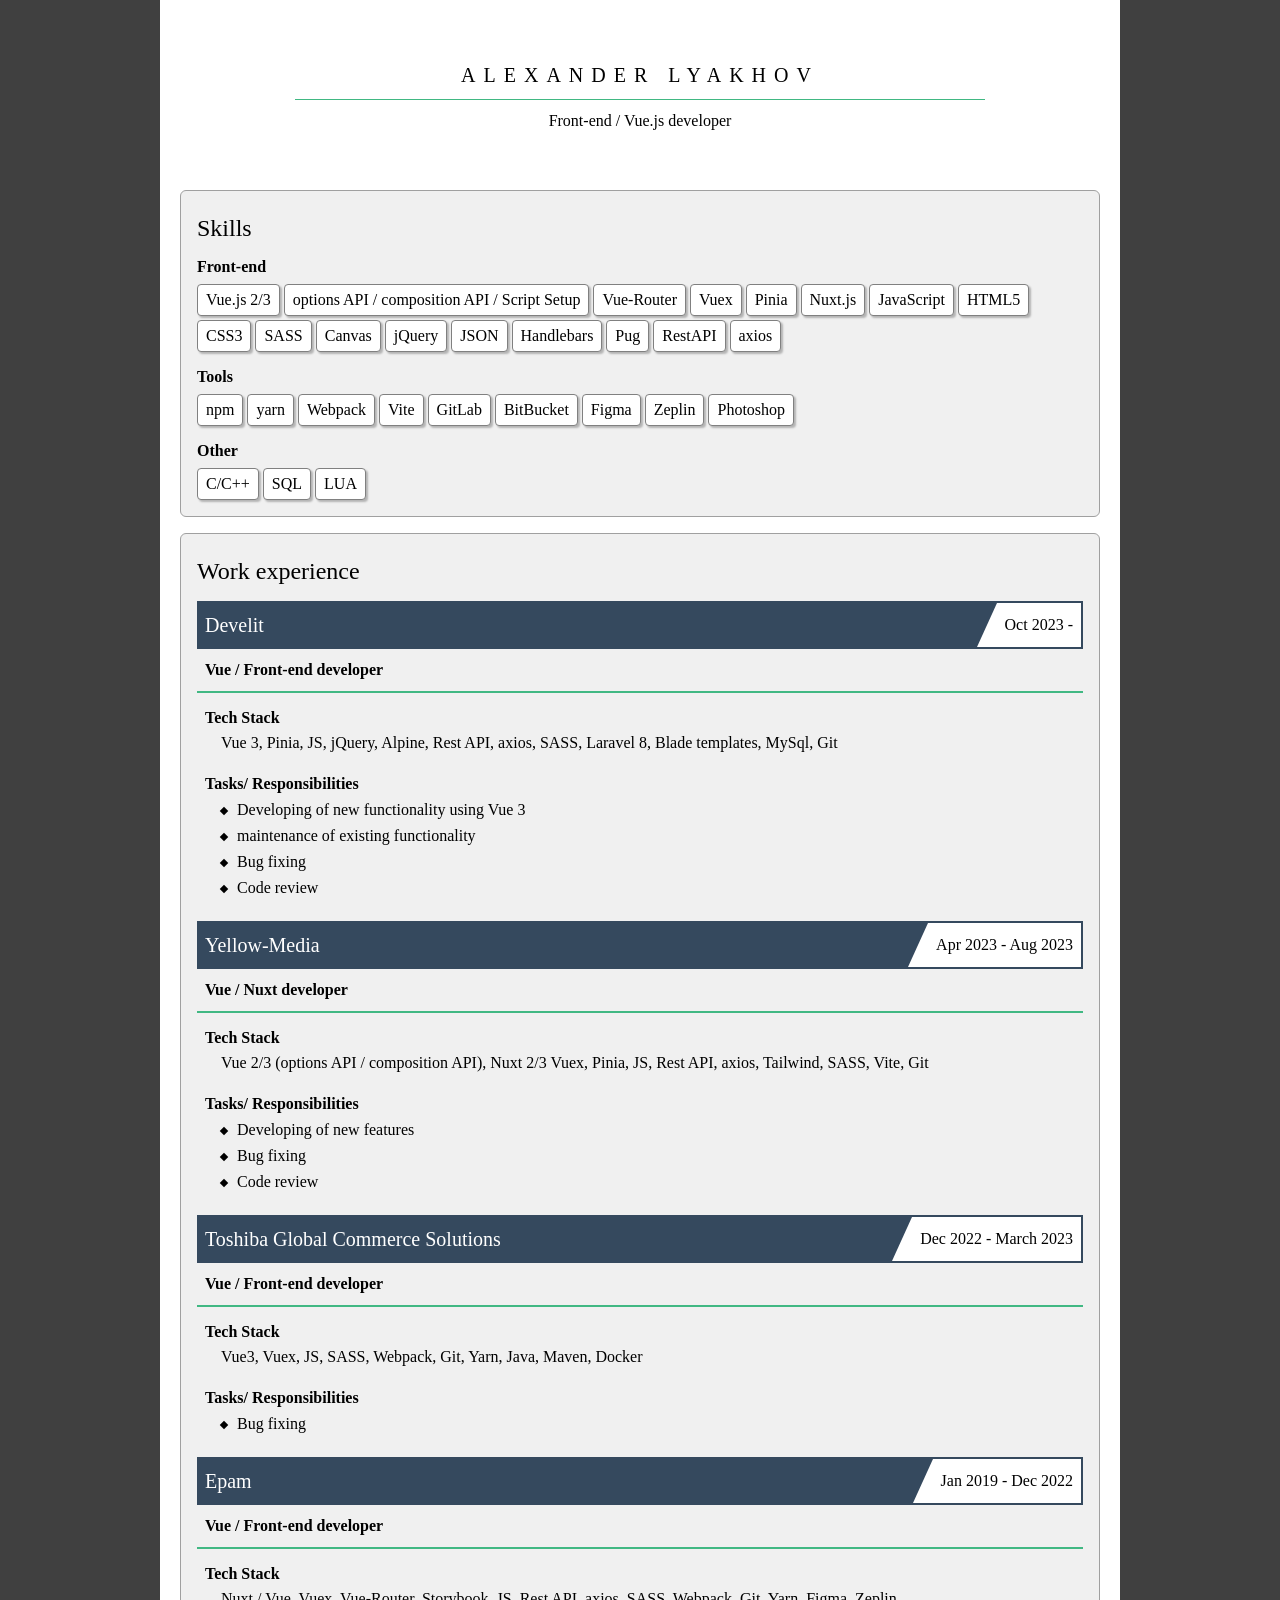
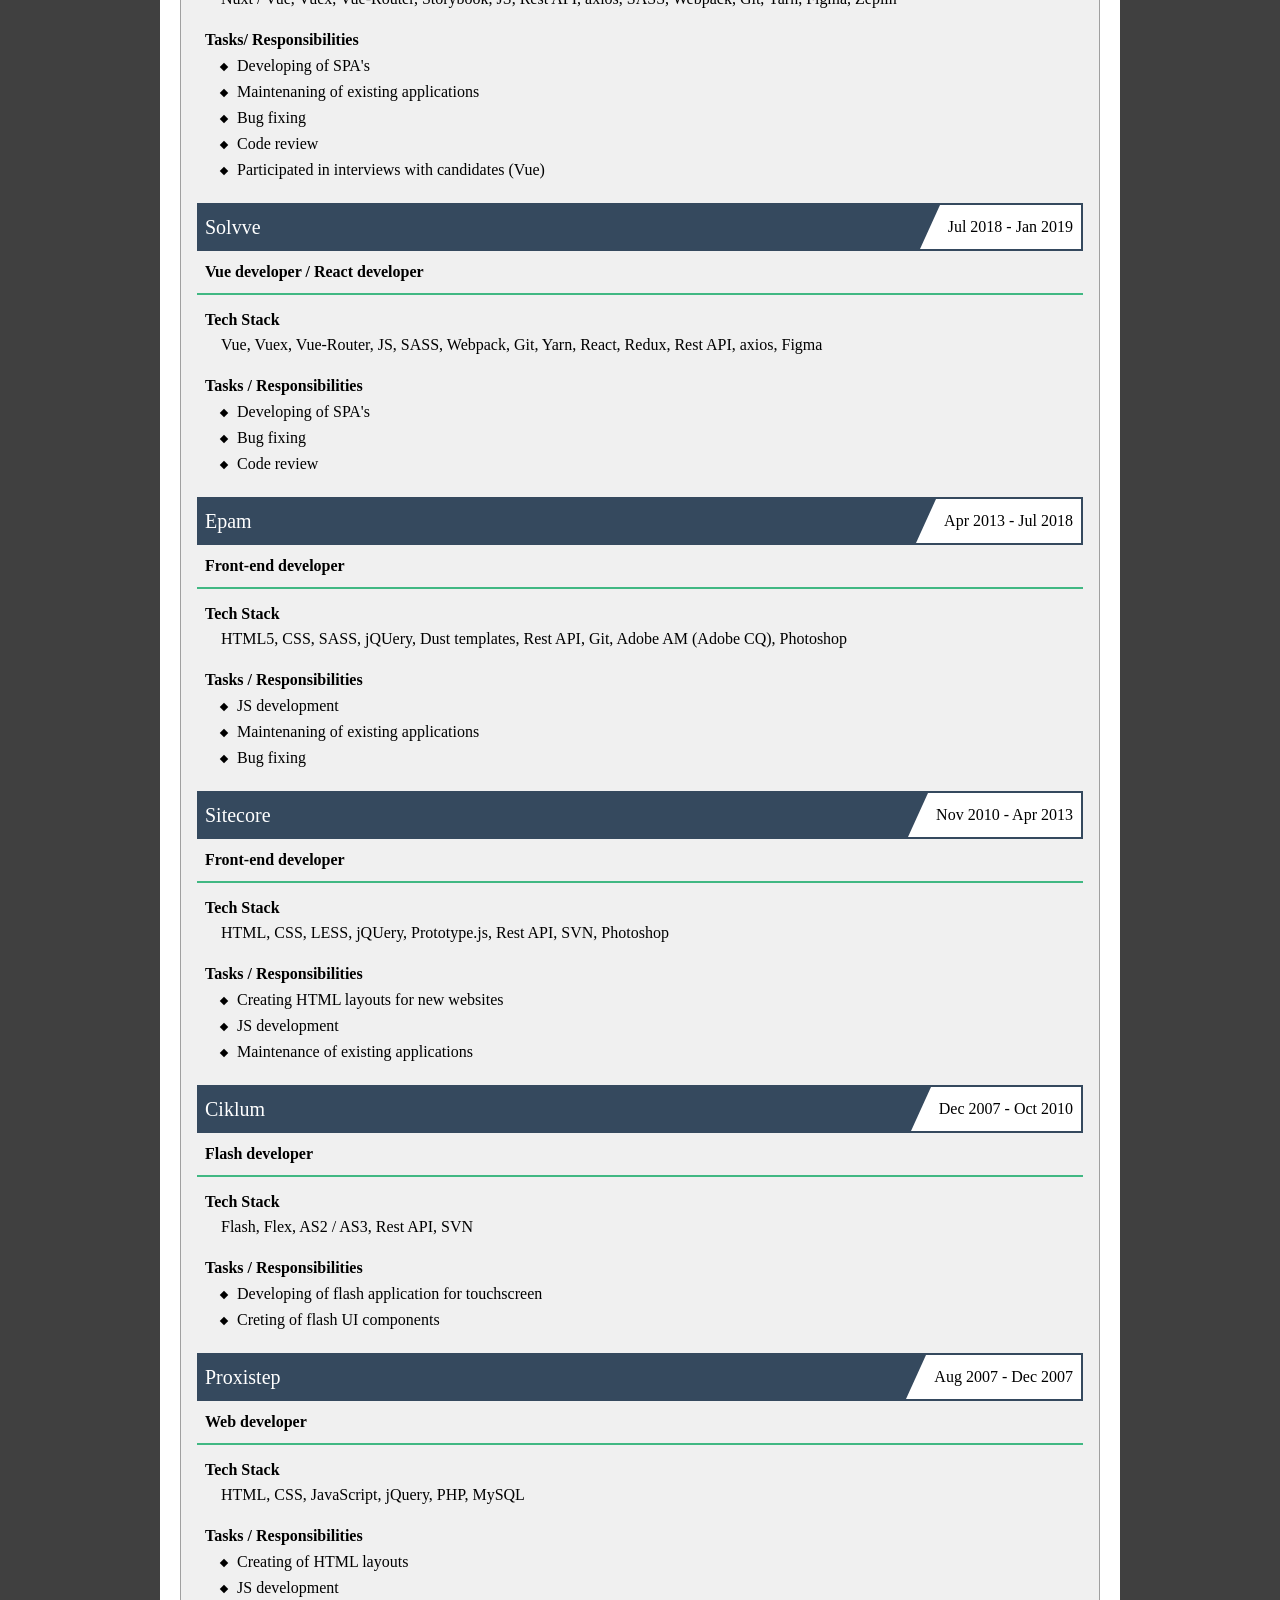
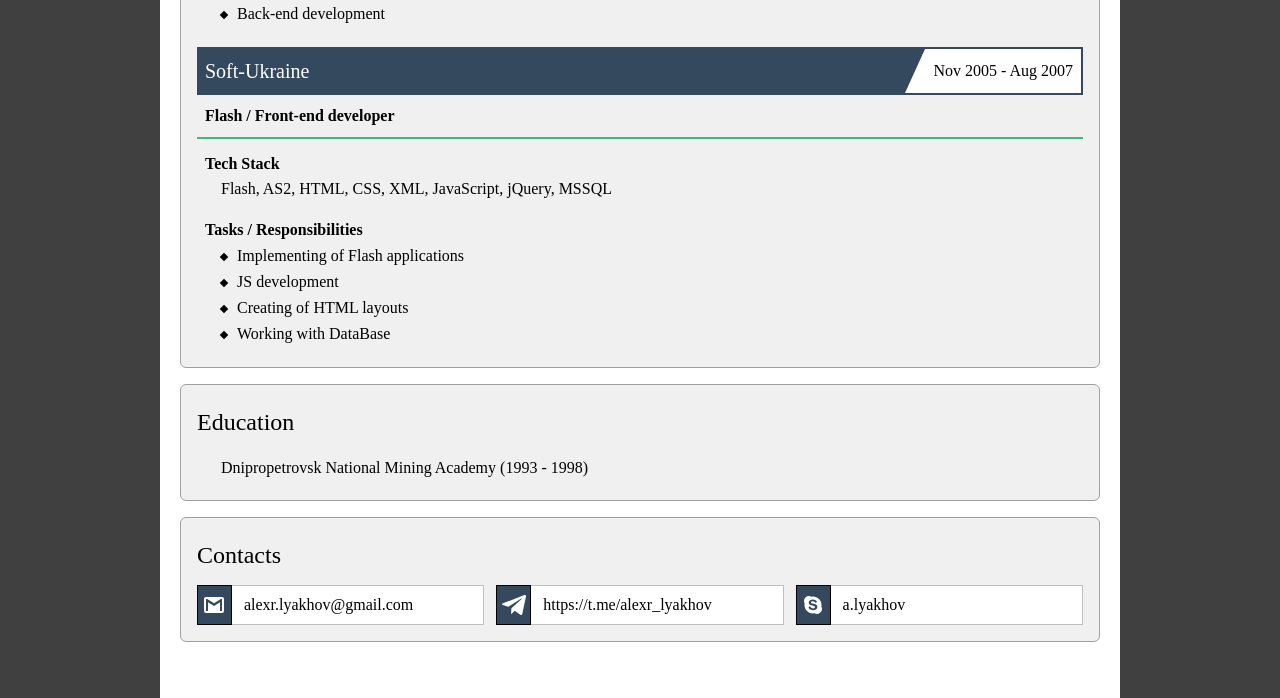
==== index.html @ bd524ad8 "..." ====
﻿<!DOCTYPE html>
<html lang="en">
<head>
  <meta charset="UTF-8">
  <meta name="viewport" content="width=device-width, initial-scale=1.0">
  <title>Alexander Lyakhov</title>
  <link rel="stylesheet" type="text/css" href="css/reset.css" />
  <link rel="stylesheet" type="text/css" href="css/index.css" />
</head>
<body>
  <main>
    <header>
      <div class="title">
        Alexander Lyakhov
      </div>
      <div class="subtitle">Front-end / Vue.js developer</div>
    </header>
    <section class="skills">
      <h2>Skills</h2>

      <h3>Front-end</h3>
      <ul class="chips">
        <li>Vue.js 2/3</li>
        <li>options API / composition API / Script Setup</li>
        <li>Vue-Router</li>
        <li>Vuex</li>
        <li>Pinia</li>
        <li>Nuxt.js</li>
        <li>JavaScript</li>
        <li>HTML5</li>
        <li>CSS3</li>
        <li>SASS</li>
        <li>Canvas</li>
        <li>jQuery</li>
        <li>JSON</li>
        <li>Handlebars</li>
        <li>Pug</li>
        <li>RestAPI</li>
        <li>axios</li>
      </ul>

      <h3>Tools</h3>
      <ul class="chips">
        <li>npm</li><li>yarn</li><li>Webpack</li><li>Vite</li><li>GitLab</li><li>BitBucket</li><li>Figma</li><li>Zeplin</li><li>Photoshop</li>
      </ul>

      <h3>Other</h3>
      <ul class="chips">
        <li>C/C++</li><li>SQL</li><li>LUA</li>
      </ul>
    </section>

    <section class="experience">
      <h2>Work experience</h2>

      <div class="job develit">
        <div class="job-title">
          Develit
          <span class="interval">Oct 2023 - </span>
        </div>

        <div class="job-subtitle">
          Vue / Front-end developer
        </div>

        <!--
        <h3>Role</h3>
        <p>FE engineer</p>
        -->

        <h3>Tech Stack</h3>
        <p>Vue 3, Pinia, JS, jQuery, Alpine, Rest API, axios, SASS, Laravel 8, Blade templates, MySql, Git</p>

        <h3>Tasks/ Responsibilities</h3>
        <ul>
          <li>Developing of new functionality using Vue 3</li>
          <li>maintenance of existing functionality</li>
          <li>Bug fixing</li>
          <li>Code review</li>
        </ul>
      </div>

      <div class="job ym">
        <div class="job-title">
          Yellow-Media
          <span class="interval">Apr 2023 - Aug 2023</span>
        </div>

        <div class="job-subtitle">
          Vue / Nuxt developer
        </div>

        <!--
        <h3>Role</h3>
        <p>Vue / Nuxt developer</p>
        -->

        <h3>Tech Stack</h3>
        <p>Vue 2/3 (options API / composition API), Nuxt 2/3 Vuex, Pinia, JS, Rest API, axios, Tailwind, SASS, Vite, Git</p>

        <h3>Tasks/ Responsibilities</h3>
        <ul>
          <li>Developing of new features</li>
          <li>Bug fixing</li>
          <li>Code review</li>
        </ul>
      </div>

      <div class="job toshiba">
        <div class="job-title">
          Toshiba Global Commerce Solutions
          <span class="interval">Dec 2022 - March 2023</span>
        </div>

        <div class="job-subtitle">
          Vue / Front-end developer
        </div>

        <!--
        <h3>Role</h3>
        <p>FE engineer</p>
        -->
        
        <h3>Tech Stack</h3>
        <p>Vue3, Vuex, JS, SASS, Webpack, Git, Yarn, Java, Maven, Docker</p>

        <h3>Tasks/ Responsibilities</h3>
        <ul>
          <li>Bug fixing</li>
        </ul>
      </div>

      <div class="job epam-2">
        <div class="job-title">
          Epam
          <span class="interval">Jan 2019 - Dec 2022</span>
        </div>

        <div class="job-subtitle">
          Vue / Front-end developer
        </div>

        <!--
        <h3>Role</h3>
        <p>Vue developer</p>
        -->

        <h3>Tech Stack</h3>
        <p>Nuxt / Vue, Vuex, Vue-Router, Storybook, JS, Rest API, axios, SASS, Webpack, Git, Yarn, Figma, Zeplin</p>

        <h3>Tasks/ Responsibilities</h3>
        <ul>
          <li>Developing of SPA's</li>
          <li>Maintenaning of existing applications</li>
          <li>Bug fixing</li>
          <li>Code review</li>
          <li>Participated in interviews with candidates (Vue)</li>
        </ul>
      </div>

      <div class="job solvve">
        <div class="job-title">
          Solvve
          <span class="interval">Jul 2018 - Jan 2019</span>
        </div>

        <div class="job-subtitle">
          Vue developer / React developer
        </div>

        <!--
        <h3>Role</h3>
        <p>Vue developer / React developer</p>
        -->

        <h3>Tech Stack</h3>
        <p>Vue, Vuex, Vue-Router, JS, SASS, Webpack, Git, Yarn, React, Redux, Rest API, axios, Figma</p>

        <h3>Tasks / Responsibilities</h3>
        <ul>
          <li>Developing of SPA's </li>
          <li>Bug fixing</li>
          <li>Code review</li>
        </ul>
      </div>

      <div class="job epam-1">
        <div class="job-title">
          Epam
          <span class="interval">Apr 2013 - Jul 2018</span>
        </div>

        <div class="job-subtitle">
          Front-end developer
        </div>
        <!--
        <h3>Role</h3>
        <p>JS developer</p>
        -->
        <h3>Tech Stack</h3>
        <p>HTML5, CSS, SASS, jQUery, Dust templates, Rest API, Git, Adobe AM (Adobe CQ), Photoshop</p>

        <h3>Tasks / Responsibilities</h3>
        <ul>
          <li>JS development</li>
          <li>Maintenaning of existing applications</li>
          <li>Bug fixing</li>
        </ul>
      </div>

      <div class="job sitecore">
        <div class="job-title">
          Sitecore
          <span class="interval">Nov 2010 - Apr 2013</span>
        </div>

        <div class="job-subtitle">
          Front-end developer
        </div>

        <!--
        <h3>Role</h3>
        <p>Front-end developer</p>
        -->

        <h3>Tech Stack</h3>
        <p>HTML, CSS, LESS, jQUery, Prototype.js, Rest API, SVN, Photoshop</p>

        <h3>Tasks / Responsibilities</h3>
        <ul>
          <li>Creating HTML layouts for new websites</li>
          <li>JS development</li>
          <li>Maintenance of existing applications</li>
        </ul>
      </div>

      <div class="job ciklum">
        <div class="job-title">
          Ciklum
          <span class="interval">Dec 2007 - Oct 2010</span>
        </div>

        <div class="job-subtitle">
          Flash developer
        </div>

        <h3>Tech Stack</h3>
        <p>Flash, Flex, AS2 / AS3, Rest API, SVN</p>

        <h3>Tasks / Responsibilities</h3>
        <ul>
          <li>Developing of flash application for touchscreen</li>
          <li>Creting of flash UI components</li>
        </ul>
      </div>

      <div class="job proxistep">
        <div class="job-title">
          Proxistep
          <span class="interval">Aug 2007 - Dec 2007</span>
        </div>

        <div class="job-subtitle">
          Web developer
        </div>

        <!--
        <h3>Role</h3>
        <p>Front-end / Back-end developer</p>
        -->

        <h3>Tech Stack</h3>
        <p>HTML, CSS, JavaScript, jQuery, PHP, MySQL</p>

        <h3>Tasks / Responsibilities</h3>
        <ul>
          <li>Creating of HTML layouts</li>
          <li>JS development</li>
          <li>Back-end development</li>
        </ul>
      </div>

      <div class="job soft-ukraine">
        <div class="job-title">
          Soft-Ukraine
          <span class="interval">Nov 2005 - Aug 2007</span>
        </div>

        <div class="job-subtitle">
          Flash / Front-end developer
        </div>

        <!--
        <h3>Role</h3>
        <p>Flash / Front-end developer</p>
        -->

        <h3>Tech Stack</h3>
        <p>Flash, AS2, HTML, CSS, XML, JavaScript, jQuery, MSSQL</p>

        <h3>Tasks / Responsibilities</h3>
        <ul>
          <li>Implementing of Flash applications</li>
          <li>JS development</li>
          <li>Creating of HTML layouts</li>
          <li>Working with DataBase</li>
        </ul>
      </div>
    </section>

    <section class="education">
      <h2>Education</h2>
      <p>Dnipropetrovsk National Mining Academy (1993 - 1998)</p>
    </section>

    <section class="contacts">
      <h2>Contacts</h2>
      <div>
        <div class="item">
          <div class="item-icon">
            <svg style="width:24px;height:24px" viewBox="0 0 24 24">
              <path fill="#000000" d="M20,18H18V9.25L12,13L6,9.25V18H4V6H5.2L12,10.25L18.8,6H20M20,4H4C2.89,4 2,4.89 2,6V18A2,2 0 0,0 4,20H20A2,2 0 0,0 22,18V6C22,4.89 21.1,4 20,4Z"></path>
            </svg>
          </div>
          <a href="mailto:alexr.lyakhov@gmail.com" target="_blank">alexr.lyakhov@gmail.com</a>
        </div>

        <div class="item">
          <div class="item-icon">
            <svg style="width:24px;height:24px" viewBox="0 0 24 24">
              <path d="m9.417 15.181-.397 5.584c.568 0 .814-.244 1.109-.537l2.663-2.545 5.518 4.041c1.012.564 1.725.267 1.998-.931l3.622-16.972.001-.001c.321-1.496-.541-2.081-1.527-1.714l-21.29 8.151c-1.453.564-1.431 1.374-.247 1.741l5.443 1.693 12.643-7.911c.595-.394 1.136-.176.691.218z"/>
            </svg>
          </div>
          <a href="https://t.me/alexr_lyakhov" target="_blank">https://t.me/alexr_lyakhov</a>
        </div>

        <div class="item">
          <div class="item-icon">
            <svg style="width:24px;height:24px" viewBox="0 0 24 24">
              <path fill="#000000" d="M18,6C20.07,8.04 20.85,10.89 20.36,13.55C20.77,14.27 21,15.11 21,16A5,5 0 0,1 16,21C15.11,21 14.27,20.77 13.55,20.36C10.89,20.85 8.04,20.07 6,18C3.93,15.96 3.15,13.11 3.64,10.45C3.23,9.73 3,8.89 3,8A5,5 0 0,1 8,3C8.89,3 9.73,3.23 10.45,3.64C13.11,3.15 15.96,3.93 18,6M12.04,17.16C14.91,17.16 16.34,15.78 16.34,13.92C16.34,12.73 15.78,11.46 13.61,10.97L11.62,10.53C10.86,10.36 10,10.13 10,9.42C10,8.7 10.6,8.2 11.7,8.2C13.93,8.2 13.72,9.73 14.83,9.73C15.41,9.73 15.91,9.39 15.91,8.8C15.91,7.43 13.72,6.4 11.86,6.4C9.85,6.4 7.7,7.26 7.7,9.54C7.7,10.64 8.09,11.81 10.25,12.35L12.94,13.03C13.75,13.23 13.95,13.68 13.95,14.1C13.95,14.78 13.27,15.45 12.04,15.45C9.63,15.45 9.96,13.6 8.67,13.6C8.09,13.6 7.67,14 7.67,14.57C7.67,15.68 9,17.16 12.04,17.16Z"></path>
            </svg>
          </div>
          <span>a.lyakhov</span>
        </div>
      </div>
    </section>
  </main>
</body>
</html>
---- css/index.css ----
.gray-tone,section{background:#f0f0f0;border:1px solid #a0a0a0;padding:1rem}.blue-tone{background:#e1e7ee;border:2px solid #35495e;padding:1rem}.blank-tone{background:#fff;border:none}.interval-green{font:1rem verdana,"lucida console";font-weight:bold;color:#fff;background:#41b883;text-shadow:1px 1px 1px rgba(0,0,0,.5019607843)}.interval-green:before{border-left:10px solid rgba(0,0,0,0);border-right:10px solid #41b883;border-top:22px solid rgba(0,0,0,0);border-bottom:22px solid #41b883}.interval-white,section .job-title .interval{font:1rem verdana,"lucida console";color:#000;background:#fff}.interval-white:before,section .job-title .interval:before{border-left:10px solid rgba(0,0,0,0);border-right:10px solid #fff;border-top:22px solid rgba(0,0,0,0);border-bottom:22px solid #fff}*{box-sizing:border-box;margin:0;padding:0}html,body{font:16px verdana;color:#000;background:#404040}main{background:#fff;min-width:320px;max-width:960px;min-height:100vh;margin:auto;padding:1.25rem 1.25rem 2.5rem}header{text-align:center;width:75%;margin:auto;padding:2rem 0 2rem}header .title{font:1.25rem verdana;border-bottom:1px solid #41b883;padding:.75rem 0;letter-spacing:8px;text-transform:uppercase}header .subtitle{padding:.75rem 0}h2{font:1.5rem verdana}h2:not(first-child){margin:.5rem 0 1rem}h3{font-weight:bold;margin-top:1rem}p{line-height:1.5;padding:.25rem 1.5rem}a{color:inherit;text-decoration:none}.chips{display:flex;flex-wrap:wrap;align-items:flex-start;align-content:flex-start;padding-top:.25rem}.chips li{background:#fff;border:1px solid gray;border-radius:4px;box-shadow:2px 2px 2px rgba(0,0,0,.2509803922);display:block;margin:.25rem .25rem 0 0;padding:.375rem .5rem}section{border-radius:6px;margin:1rem 0;padding:1rem}section .job{box-sizing:content-box;width:100%;margin-top:1rem}section .job-title{font-size:1.25rem;color:#fff;background:#35495e;display:flex;justify-content:space-between;align-items:center;height:3rem;padding:2px 2px 2px .5rem}section .job-title .interval{display:flex;align-items:center;height:100%;padding:0 .5rem;position:relative}section .job-title .interval:before{content:"";display:block;position:absolute;left:-20px}section .job-subtitle{font-size:1rem;font-weight:bold;color:#000;border-bottom:2px solid #41b883;padding:.75rem .5rem}section .job h3{padding:0 .5rem}section .job ul{padding:.25rem 1.5rem}section .job ul li{padding:.25rem 1rem;position:relative}section .job ul li:before{content:"";display:block;background:#000;width:6px;height:6px;position:absolute;left:0;top:11px;transform:rotate(45deg)}section.contacts>div{display:grid;grid-template-columns:repeat(3, 1fr);grid-gap:.5rem .75rem}section.contacts .item{background:#fff;display:flex;align-items:center;height:40px}section.contacts .item-icon{background:#35495e;border:1px solid #000;display:flex;justify-content:center;align-items:center;width:40px;height:40px}section.contacts .item svg{display:block}section.contacts .item svg path{color:#fff;fill:#fff}section.contacts .item span,section.contacts .item a{border:1px solid silver;border-left:none;display:flex;align-items:center;width:100%;height:100%;padding:0 .75rem}@media screen and (max-width: 900px){html{font-size:.875rem}section.contacts>div{grid-template-columns:1fr}section .job-title .interval:before{border-left:10px solid rgba(0,0,0,0);border-right:10px solid #fff;border-top:18px solid rgba(0,0,0,0);border-bottom:18px solid #fff}}@media print{html,body{background:#fff;width:100%}main{width:100%}.ym,.solvve,.ciklum,.contacts{page-break-before:always}section.contacts>div{grid-template-columns:1fr}}
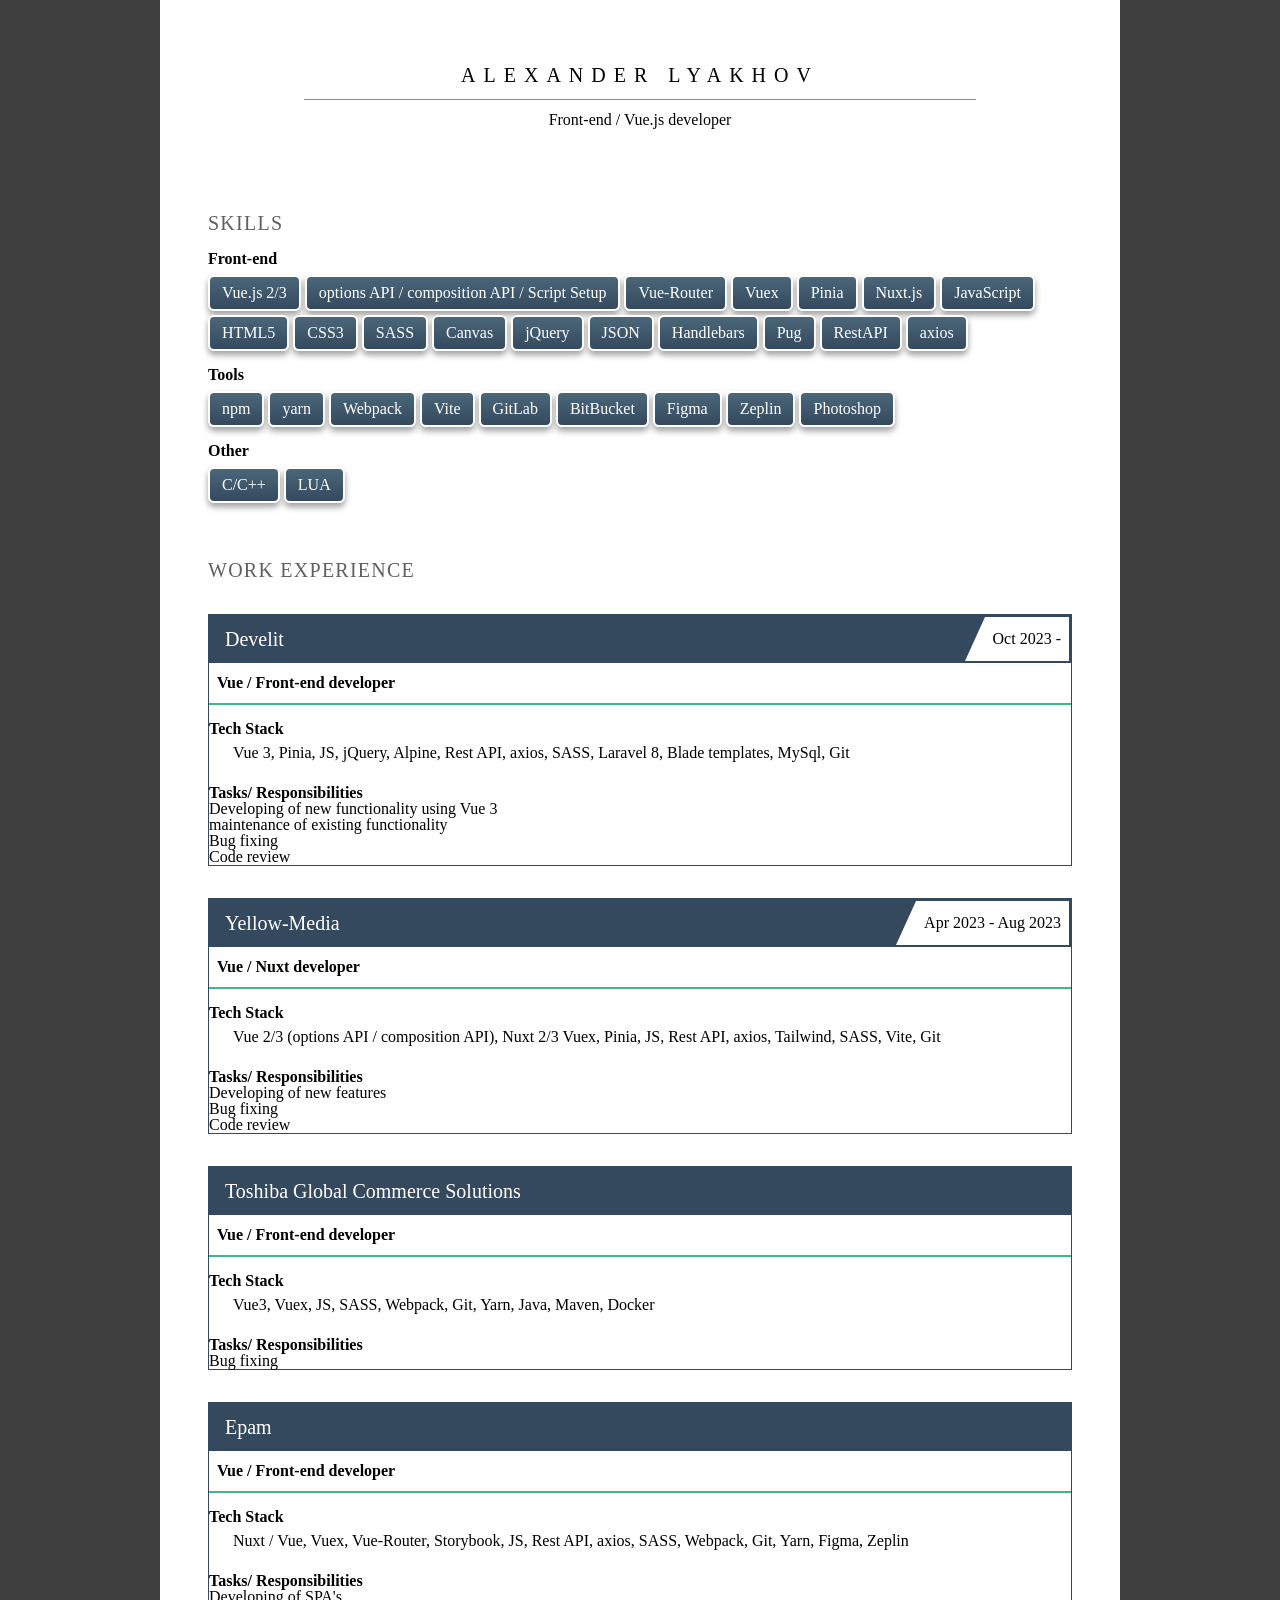
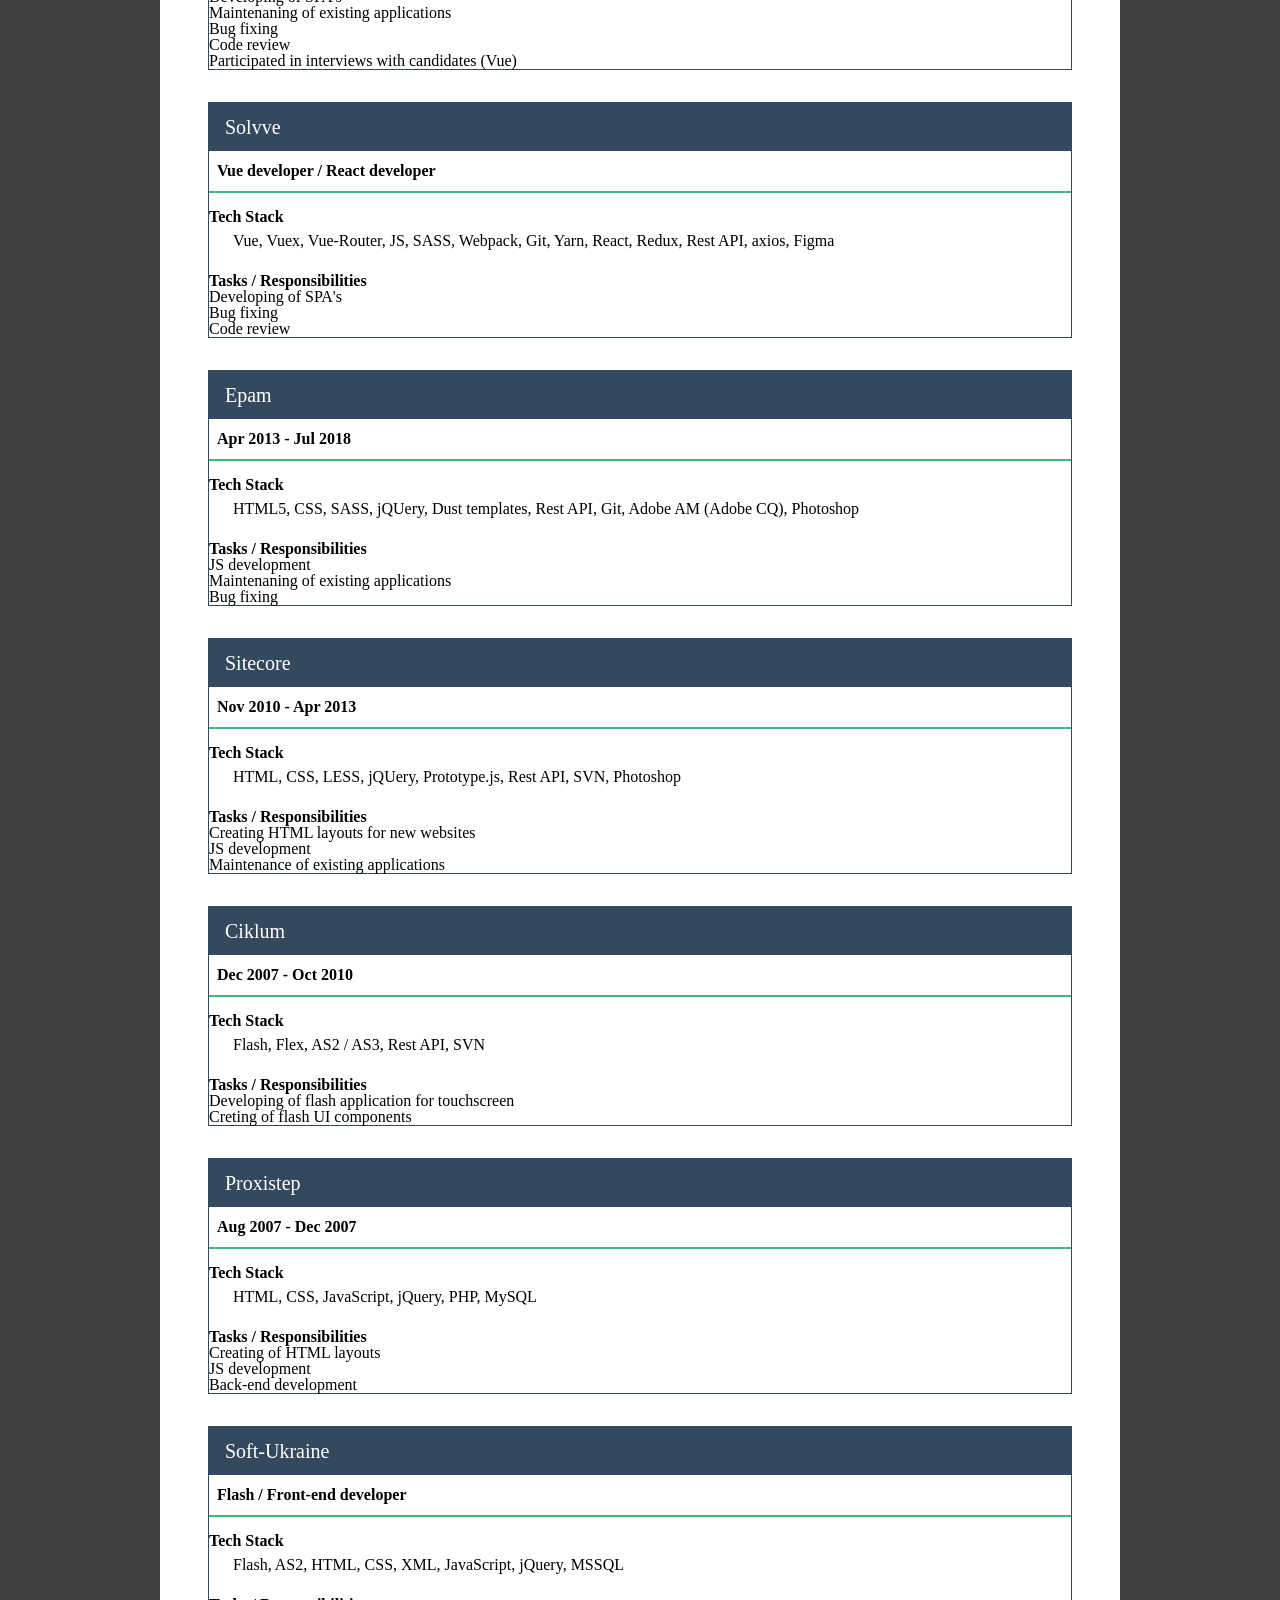
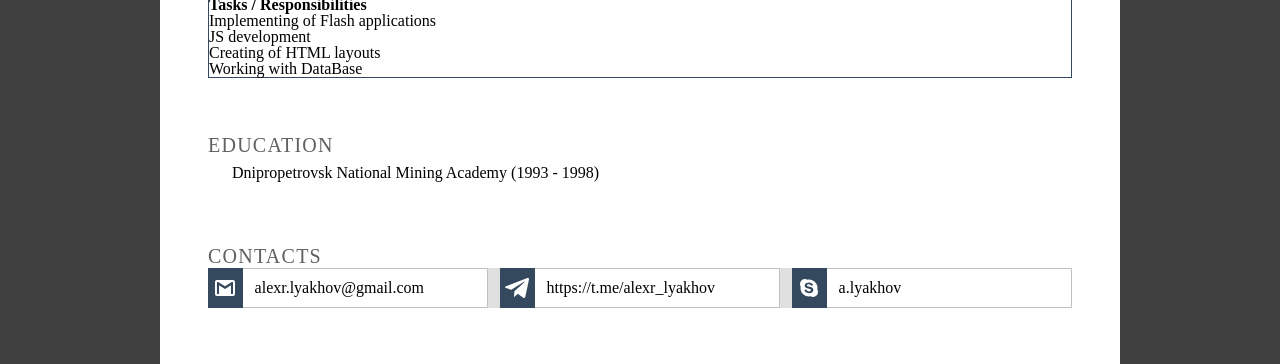
==== commit 260e69b5: "..." ====
--- a/index.html
+++ b/index.html
@@ -46,7 +46,7 @@
 
       <h3>Other</h3>
       <ul class="chips">
-        <li>C/C++</li><li>SQL</li><li>LUA</li>
+        <li>C/C++</li><li>LUA</li>
       </ul>
     </section>
 
@@ -98,18 +98,20 @@
         <h3>Tech Stack</h3>
         <p>Vue 2/3 (options API / composition API), Nuxt 2/3 Vuex, Pinia, JS, Rest API, axios, Tailwind, SASS, Vite, Git</p>
 
-        <h3>Tasks/ Responsibilities</h3>
-        <ul>
-          <li>Developing of new features</li>
-          <li>Bug fixing</li>
-          <li>Code review</li>
-        </ul>
-      </div>
-
+          <h3>Tasks/ Responsibilities</h3>
+          <ul>
+            <li>Developing of new features</li>
+            <li>Bug fixing</li>
+            <li>Code review</li>
+          </ul>
+        </div>
+      </div>
+
+      <!-- TOSHIBA -->
       <div class="job toshiba">
         <div class="job-title">
           Toshiba Global Commerce Solutions
-          <span class="interval">Dec 2022 - March 2023</span>
+          <!--<span class="interval">Dec 2022 - March 2023</span>-->
         </div>
 
         <div class="job-subtitle">
@@ -124,16 +126,18 @@
         <h3>Tech Stack</h3>
         <p>Vue3, Vuex, JS, SASS, Webpack, Git, Yarn, Java, Maven, Docker</p>
 
-        <h3>Tasks/ Responsibilities</h3>
-        <ul>
-          <li>Bug fixing</li>
-        </ul>
-      </div>
-
+          <h3>Tasks/ Responsibilities</h3>
+          <ul>
+            <li>Bug fixing</li>
+          </ul>
+        </div>
+      </div>
+
+      <!-- EPAM-2 -->
       <div class="job epam-2">
         <div class="job-title">
           Epam
-          <span class="interval">Jan 2019 - Dec 2022</span>
+          <!--<span class="interval">Jan 2019 - Dec 2022</span>-->
         </div>
 
         <div class="job-subtitle">
@@ -161,7 +165,7 @@
       <div class="job solvve">
         <div class="job-title">
           Solvve
-          <span class="interval">Jul 2018 - Jan 2019</span>
+          <!--<span class="interval">Jul 2018 - Jan 2019</span>-->
         </div>
 
         <div class="job-subtitle">
@@ -176,22 +180,24 @@
         <h3>Tech Stack</h3>
         <p>Vue, Vuex, Vue-Router, JS, SASS, Webpack, Git, Yarn, React, Redux, Rest API, axios, Figma</p>
 
-        <h3>Tasks / Responsibilities</h3>
-        <ul>
-          <li>Developing of SPA's </li>
-          <li>Bug fixing</li>
-          <li>Code review</li>
-        </ul>
-      </div>
-
+          <h3>Tasks / Responsibilities</h3>
+          <ul>
+            <li>Developing of SPA's </li>
+            <li>Bug fixing</li>
+            <li>Code review</li>
+          </ul>
+        </div>
+      </div>
+
+      <!-- EPAM-1 -->
       <div class="job epam-1">
         <div class="job-title">
           Epam
-          <span class="interval">Apr 2013 - Jul 2018</span>
-        </div>
-
-        <div class="job-subtitle">
-          Front-end developer
+          <!--<span class="interval">Apr 2013 - Jul 2018</span>-->
+        </div>
+
+        <div class="job-subtitle">
+          Apr 2013 - Jul 2018
         </div>
         <!--
         <h3>Role</h3>
@@ -200,22 +206,24 @@
         <h3>Tech Stack</h3>
         <p>HTML5, CSS, SASS, jQUery, Dust templates, Rest API, Git, Adobe AM (Adobe CQ), Photoshop</p>
 
-        <h3>Tasks / Responsibilities</h3>
-        <ul>
-          <li>JS development</li>
-          <li>Maintenaning of existing applications</li>
-          <li>Bug fixing</li>
-        </ul>
-      </div>
-
+          <h3>Tasks / Responsibilities</h3>
+          <ul>
+            <li>JS development</li>
+            <li>Maintenaning of existing applications</li>
+            <li>Bug fixing</li>
+          </ul>
+        </div>
+      </div>
+
+      <!-- Sitecore -->
       <div class="job sitecore">
         <div class="job-title">
           Sitecore
-          <span class="interval">Nov 2010 - Apr 2013</span>
-        </div>
-
-        <div class="job-subtitle">
-          Front-end developer
+          <!--<span class="interval">Nov 2010 - Apr 2013</span>-->
+        </div>
+
+        <div class="job-subtitle">
+          Nov 2010 - Apr 2013
         </div>
 
         <!--
@@ -226,42 +234,46 @@
         <h3>Tech Stack</h3>
         <p>HTML, CSS, LESS, jQUery, Prototype.js, Rest API, SVN, Photoshop</p>
 
-        <h3>Tasks / Responsibilities</h3>
-        <ul>
-          <li>Creating HTML layouts for new websites</li>
-          <li>JS development</li>
-          <li>Maintenance of existing applications</li>
-        </ul>
-      </div>
-
+          <h3>Tasks / Responsibilities</h3>
+          <ul>
+            <li>Creating HTML layouts for new websites</li>
+            <li>JS development</li>
+            <li>Maintenance of existing applications</li>
+          </ul>
+        </div>
+      </div>
+
+      <!-- Ciklum -->
       <div class="job ciklum">
         <div class="job-title">
           Ciklum
-          <span class="interval">Dec 2007 - Oct 2010</span>
-        </div>
-
-        <div class="job-subtitle">
-          Flash developer
+          <!--<span class="interval">Dec 2007 - Oct 2010</span>-->
+        </div>
+
+        <div class="job-subtitle">
+          Dec 2007 - Oct 2010
         </div>
 
         <h3>Tech Stack</h3>
         <p>Flash, Flex, AS2 / AS3, Rest API, SVN</p>
 
-        <h3>Tasks / Responsibilities</h3>
-        <ul>
-          <li>Developing of flash application for touchscreen</li>
-          <li>Creting of flash UI components</li>
-        </ul>
-      </div>
-
+          <h3>Tasks / Responsibilities</h3>
+          <ul>
+            <li>Developing of flash application for touchscreen</li>
+            <li>Creting of flash UI components</li>
+          </ul>
+        </div>
+      </div>
+
+      <!-- Proxistep -->
       <div class="job proxistep">
         <div class="job-title">
           Proxistep
-          <span class="interval">Aug 2007 - Dec 2007</span>
-        </div>
-
-        <div class="job-subtitle">
-          Web developer
+          <!--<span class="interval">Aug 2007 - Dec 2007</span>-->
+        </div>
+
+        <div class="job-subtitle">
+          Aug 2007 - Dec 2007
         </div>
 
         <!--
@@ -272,18 +284,20 @@
         <h3>Tech Stack</h3>
         <p>HTML, CSS, JavaScript, jQuery, PHP, MySQL</p>
 
-        <h3>Tasks / Responsibilities</h3>
-        <ul>
-          <li>Creating of HTML layouts</li>
-          <li>JS development</li>
-          <li>Back-end development</li>
-        </ul>
-      </div>
-
+          <h3>Tasks / Responsibilities</h3>
+          <ul>
+            <li>Creating of HTML layouts</li>
+            <li>JS development</li>
+            <li>Back-end development</li>
+          </ul>
+        </div>
+      </div>
+
+      <!-- Soft-Ukraine -->
       <div class="job soft-ukraine">
         <div class="job-title">
           Soft-Ukraine
-          <span class="interval">Nov 2005 - Aug 2007</span>
+          <!--<span class="interval">Nov 2005 - Aug 2007</span>-->
         </div>
 
         <div class="job-subtitle">
@@ -298,13 +312,14 @@
         <h3>Tech Stack</h3>
         <p>Flash, AS2, HTML, CSS, XML, JavaScript, jQuery, MSSQL</p>
 
-        <h3>Tasks / Responsibilities</h3>
-        <ul>
-          <li>Implementing of Flash applications</li>
-          <li>JS development</li>
-          <li>Creating of HTML layouts</li>
-          <li>Working with DataBase</li>
-        </ul>
+          <h3>Tasks / Responsibilities</h3>
+          <ul>
+            <li>Implementing of Flash applications</li>
+            <li>JS development</li>
+            <li>Creating of HTML layouts</li>
+            <li>Working with DataBase</li>
+          </ul>
+        </div>
       </div>
     </section>
 
--- a/css/index.css
+++ b/css/index.css
@@ -1 +1 @@
-.gray-tone,section{background:#f0f0f0;border:1px solid #a0a0a0;padding:1rem}.blue-tone{background:#e1e7ee;border:2px solid #35495e;padding:1rem}.blank-tone{background:#fff;border:none}.interval-green{font:1rem verdana,"lucida console";font-weight:bold;color:#fff;background:#41b883;text-shadow:1px 1px 1px rgba(0,0,0,.5019607843)}.interval-green:before{border-left:10px solid rgba(0,0,0,0);border-right:10px solid #41b883;border-top:22px solid rgba(0,0,0,0);border-bottom:22px solid #41b883}.interval-white,section .job-title .interval{font:1rem verdana,"lucida console";color:#000;background:#fff}.interval-white:before,section .job-title .interval:before{border-left:10px solid rgba(0,0,0,0);border-right:10px solid #fff;border-top:22px solid rgba(0,0,0,0);border-bottom:22px solid #fff}*{box-sizing:border-box;margin:0;padding:0}html,body{font:16px verdana;color:#000;background:#404040}main{background:#fff;min-width:320px;max-width:960px;min-height:100vh;margin:auto;padding:1.25rem 1.25rem 2.5rem}header{text-align:center;width:75%;margin:auto;padding:2rem 0 2rem}header .title{font:1.25rem verdana;border-bottom:1px solid #41b883;padding:.75rem 0;letter-spacing:8px;text-transform:uppercase}header .subtitle{padding:.75rem 0}h2{font:1.5rem verdana}h2:not(first-child){margin:.5rem 0 1rem}h3{font-weight:bold;margin-top:1rem}p{line-height:1.5;padding:.25rem 1.5rem}a{color:inherit;text-decoration:none}.chips{display:flex;flex-wrap:wrap;align-items:flex-start;align-content:flex-start;padding-top:.25rem}.chips li{background:#fff;border:1px solid gray;border-radius:4px;box-shadow:2px 2px 2px rgba(0,0,0,.2509803922);display:block;margin:.25rem .25rem 0 0;padding:.375rem .5rem}section{border-radius:6px;margin:1rem 0;padding:1rem}section .job{box-sizing:content-box;width:100%;margin-top:1rem}section .job-title{font-size:1.25rem;color:#fff;background:#35495e;display:flex;justify-content:space-between;align-items:center;height:3rem;padding:2px 2px 2px .5rem}section .job-title .interval{display:flex;align-items:center;height:100%;padding:0 .5rem;position:relative}section .job-title .interval:before{content:"";display:block;position:absolute;left:-20px}section .job-subtitle{font-size:1rem;font-weight:bold;color:#000;border-bottom:2px solid #41b883;padding:.75rem .5rem}section .job h3{padding:0 .5rem}section .job ul{padding:.25rem 1.5rem}section .job ul li{padding:.25rem 1rem;position:relative}section .job ul li:before{content:"";display:block;background:#000;width:6px;height:6px;position:absolute;left:0;top:11px;transform:rotate(45deg)}section.contacts>div{display:grid;grid-template-columns:repeat(3, 1fr);grid-gap:.5rem .75rem}section.contacts .item{background:#fff;display:flex;align-items:center;height:40px}section.contacts .item-icon{background:#35495e;border:1px solid #000;display:flex;justify-content:center;align-items:center;width:40px;height:40px}section.contacts .item svg{display:block}section.contacts .item svg path{color:#fff;fill:#fff}section.contacts .item span,section.contacts .item a{border:1px solid silver;border-left:none;display:flex;align-items:center;width:100%;height:100%;padding:0 .75rem}@media screen and (max-width: 900px){html{font-size:.875rem}section.contacts>div{grid-template-columns:1fr}section .job-title .interval:before{border-left:10px solid rgba(0,0,0,0);border-right:10px solid #fff;border-top:18px solid rgba(0,0,0,0);border-bottom:18px solid #fff}}@media print{html,body{background:#fff;width:100%}main{width:100%}.ym,.solvve,.ciklum,.contacts{page-break-before:always}section.contacts>div{grid-template-columns:1fr}}
+.gray-tone{background:#f0f0f0;border:1px solid #a0a0a0;padding:1rem}.blue-tone{background:#e1e7ee;border:2px solid #35495e;padding:1rem}.blank-tone{background:#fff;border:none}.interval-green{font:1rem verdana,"lucida console";font-weight:bold;color:#fff;background:#41b883;text-shadow:1px 1px 1px rgba(0,0,0,.5019607843)}.interval-green:before{border-left:10px solid rgba(0,0,0,0);border-right:10px solid #41b883;border-top:22px solid rgba(0,0,0,0);border-bottom:22px solid #41b883}.interval-white,section .job-title .interval{font:1rem verdana,"lucida console";color:#000;background:#fff}.interval-white:before,section .job-title .interval:before{border-left:10px solid rgba(0,0,0,0);border-right:10px solid #fff;border-top:22px solid rgba(0,0,0,0);border-bottom:22px solid #fff}*{box-sizing:border-box;margin:0;padding:0}html{font:16px verdana}html,body{color:#000;background:#404040}main{background:#fff;min-width:320px;max-width:960px;min-height:100vh;margin:auto;padding:1.25rem 2rem 1.5rem}header{text-align:center;width:75%;margin:auto;padding:2rem 0 2rem}header .title{font:1.25rem verdana;border-bottom:1px solid #41b883;padding:.75rem 0;letter-spacing:8px;text-transform:uppercase}header .subtitle{padding:.75rem 0}h2{font:1.25rem verdana;color:#606060;background:#fff;text-transform:uppercase;letter-spacing:1.25px}h2:not(first-child){margin:.5rem 0 0rem}h3{font-weight:bold;margin-top:1rem}p{line-height:1.5;padding:.25rem 1.5rem}a{color:inherit;text-decoration:none}.chips{display:flex;flex-wrap:wrap;align-items:flex-start;align-content:flex-start;padding-top:.25rem}.chips li{color:#fff;background:#35495e;background:linear-gradient(to bottom, #4b6779, #35495e);border:2px solid #fff;border-radius:6px;box-shadow:0px 4px 6px rgba(0,0,0,.3764705882);display:block;margin:.25rem .25rem 0 0;padding:.5rem .75rem;cursor:default}section{border-radius:6px;margin:1rem 0;padding:1rem}section .job{border:1px solid #35495e;width:100%;margin-top:2rem}section .job.no-indent{margin-top:1rem}section .job-title{font-size:1.25rem;color:#fff;background:#35495e;display:flex;justify-content:space-between;align-items:center;height:3rem;padding:2px 2px 2px 1rem}section .job-title .interval{display:flex;align-items:center;height:100%;padding:0 .5rem;position:relative}section .job-title .interval:before{content:"";display:block;position:absolute;left:-20px}section .job-subtitle{font-size:1rem;font-weight:bold;color:#000;border-bottom:2px solid #41b883;padding:.75rem .5rem}section .job-details{padding:1rem 1rem}section .job-details h3{padding:0 .5rem}section .job-details ul{padding:.25rem 1.25rem}section .job-details ul li{padding:.25rem 1rem;position:relative}section .job-details ul li:before{content:"";display:block;background:#000;width:6px;height:6px;position:absolute;left:0;top:11px;transform:rotate(45deg)}section.contacts>div{background:#e0e0e0;display:grid;grid-template-columns:repeat(3, 1fr);grid-gap:.5rem .75rem}section.contacts .item{background:#fff;box-sizing:content-box;display:flex;align-items:center;height:40px}section.contacts .item-icon{background:#35495e;display:flex;justify-content:center;align-items:center;width:40px;height:40px}section.contacts .item svg{display:block}section.contacts .item svg path{color:#fff;fill:#fff}section.contacts .item span,section.contacts .item a{border:1px solid silver;border-left:none;display:flex;align-items:center;width:100%;height:100%;padding:0 .75rem}@media screen and (max-width: 900px){html{font-size:.875rem}section.contacts>div{grid-template-columns:1fr}section .job-title .interval:before{border-left:10px solid rgba(0,0,0,0);border-right:10px solid #fff;border-top:18px solid rgba(0,0,0,0);border-bottom:18px solid #fff}}@media print{html,body{background:#fff;width:100%}main{width:100%}.ym,.solvve,.ciklum,.contacts{page-break-before:always}section.contacts>div{grid-template-columns:1fr}}
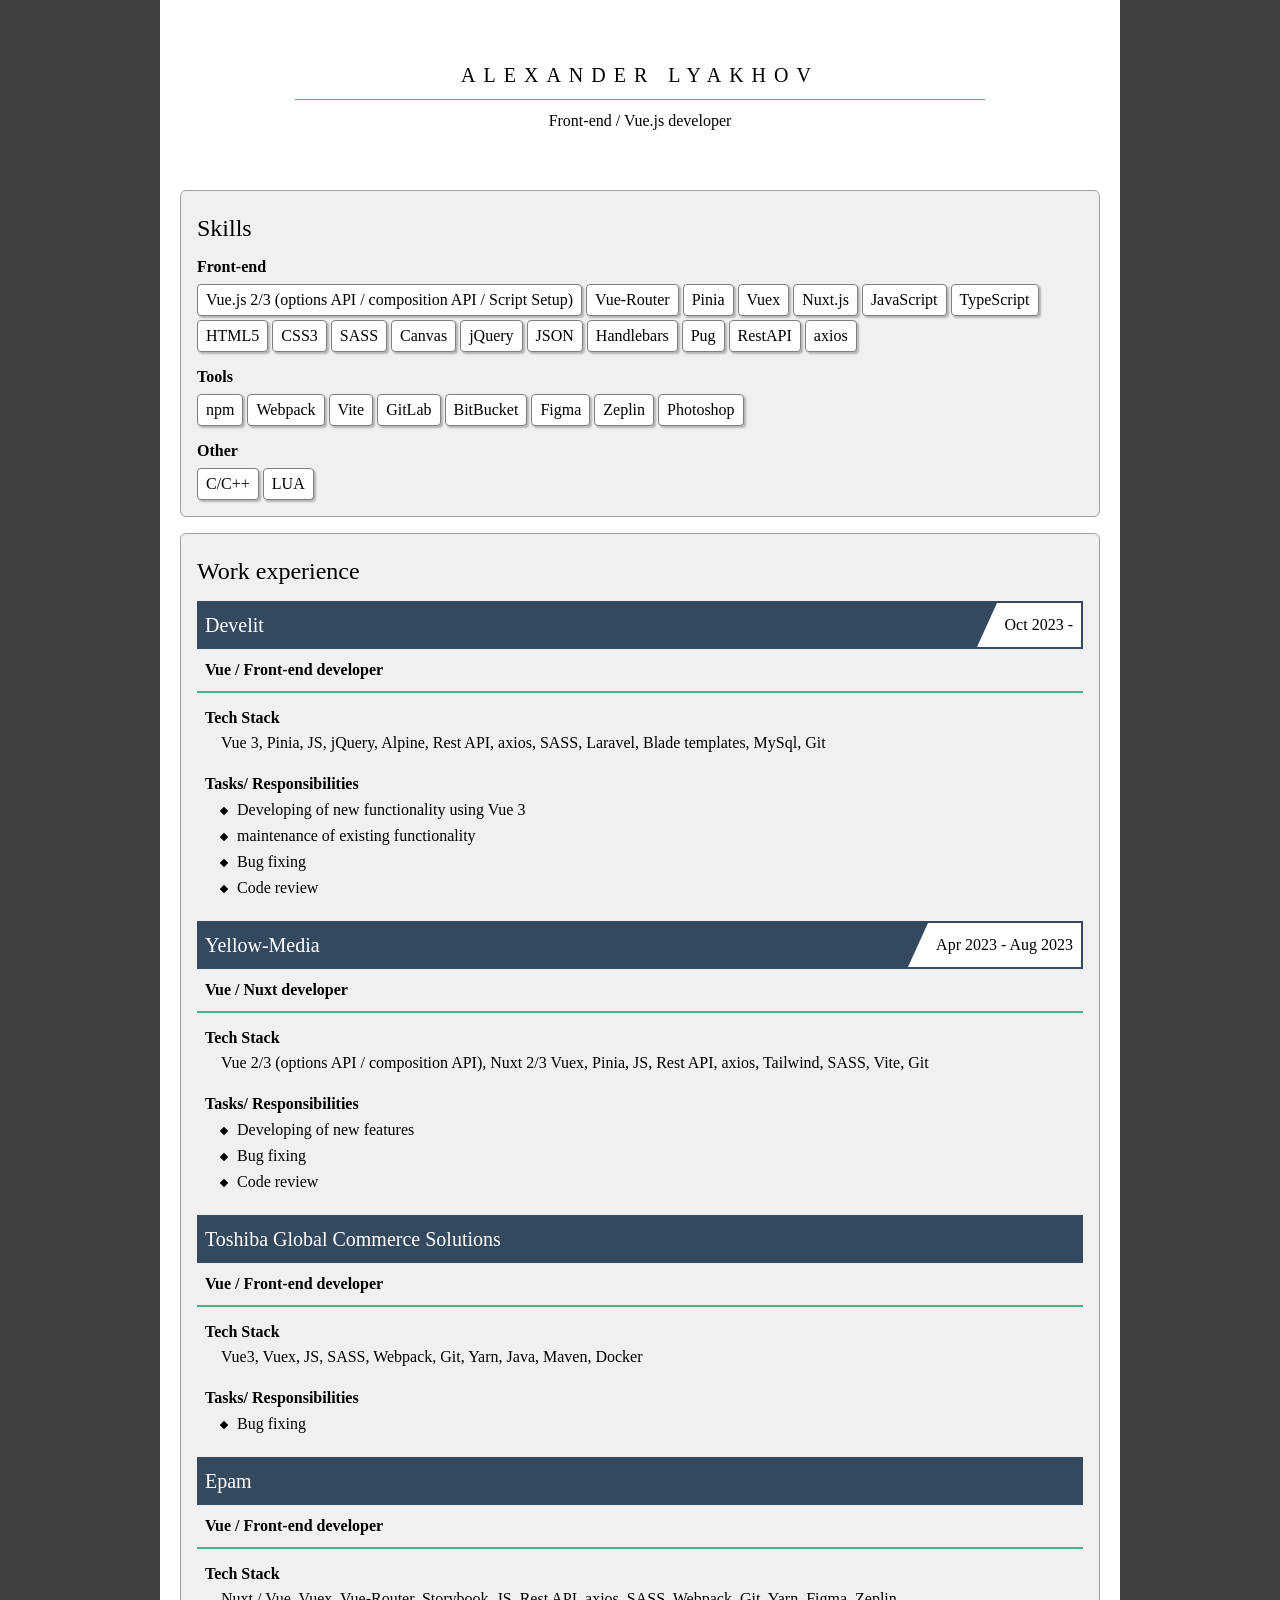
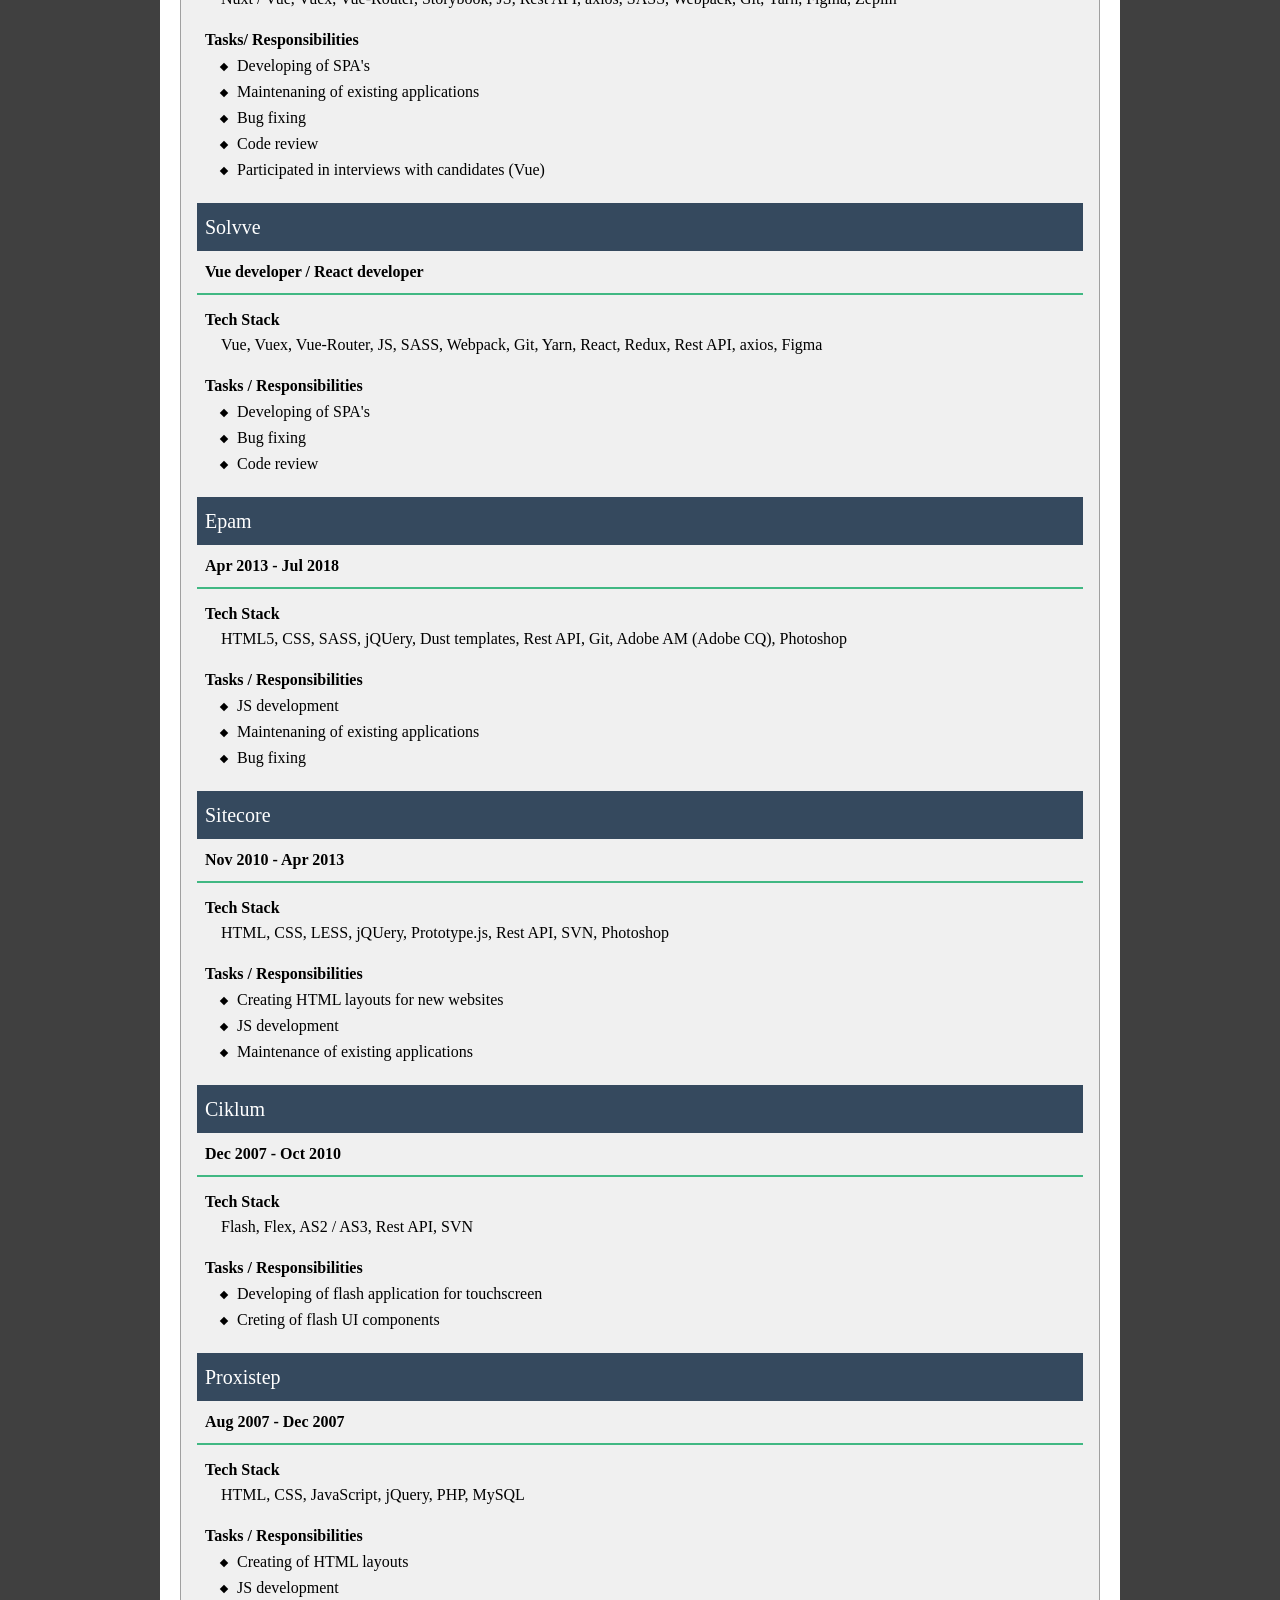
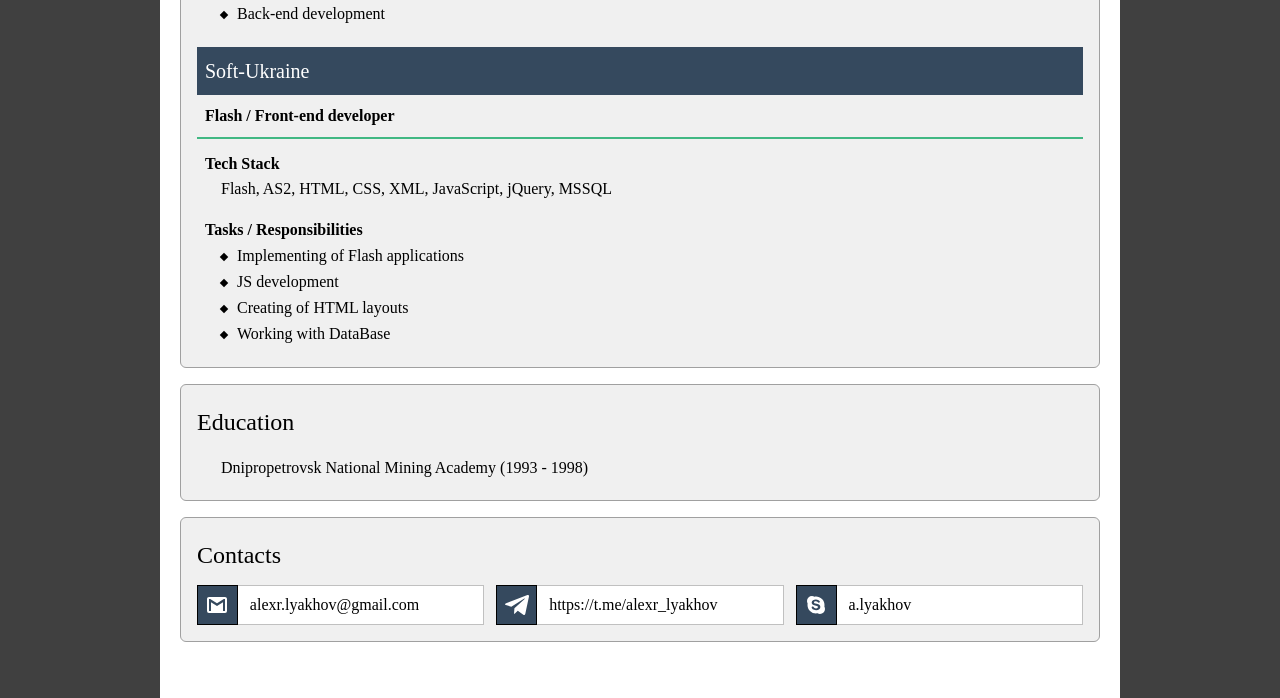
==== commit d426a843: "..." ====
--- a/index.html
+++ b/index.html
@@ -20,13 +20,13 @@
 
       <h3>Front-end</h3>
       <ul class="chips">
-        <li>Vue.js 2/3</li>
-        <li>options API / composition API / Script Setup</li>
+        <li>Vue.js 2/3 (options API / composition API / Script Setup)</li>
         <li>Vue-Router</li>
+        <li>Pinia</li>
         <li>Vuex</li>
-        <li>Pinia</li>
         <li>Nuxt.js</li>
         <li>JavaScript</li>
+        <li>TypeScript</li>
         <li>HTML5</li>
         <li>CSS3</li>
         <li>SASS</li>
@@ -41,7 +41,7 @@
 
       <h3>Tools</h3>
       <ul class="chips">
-        <li>npm</li><li>yarn</li><li>Webpack</li><li>Vite</li><li>GitLab</li><li>BitBucket</li><li>Figma</li><li>Zeplin</li><li>Photoshop</li>
+        <li>npm</li><li>Webpack</li><li>Vite</li><li>GitLab</li><li>BitBucket</li><li>Figma</li><li>Zeplin</li><li>Photoshop</li>
       </ul>
 
       <h3>Other</h3>
@@ -69,7 +69,7 @@
         -->
 
         <h3>Tech Stack</h3>
-        <p>Vue 3, Pinia, JS, jQuery, Alpine, Rest API, axios, SASS, Laravel 8, Blade templates, MySql, Git</p>
+        <p>Vue 3, Pinia, JS, jQuery, Alpine, Rest API, axios, SASS, Laravel, Blade templates, MySql, Git</p>
 
         <h3>Tasks/ Responsibilities</h3>
         <ul>
--- a/css/index.css
+++ b/css/index.css
@@ -1 +1 @@
-.gray-tone{background:#f0f0f0;border:1px solid #a0a0a0;padding:1rem}.blue-tone{background:#e1e7ee;border:2px solid #35495e;padding:1rem}.blank-tone{background:#fff;border:none}.interval-green{font:1rem verdana,"lucida console";font-weight:bold;color:#fff;background:#41b883;text-shadow:1px 1px 1px rgba(0,0,0,.5019607843)}.interval-green:before{border-left:10px solid rgba(0,0,0,0);border-right:10px solid #41b883;border-top:22px solid rgba(0,0,0,0);border-bottom:22px solid #41b883}.interval-white,section .job-title .interval{font:1rem verdana,"lucida console";color:#000;background:#fff}.interval-white:before,section .job-title .interval:before{border-left:10px solid rgba(0,0,0,0);border-right:10px solid #fff;border-top:22px solid rgba(0,0,0,0);border-bottom:22px solid #fff}*{box-sizing:border-box;margin:0;padding:0}html{font:16px verdana}html,body{color:#000;background:#404040}main{background:#fff;min-width:320px;max-width:960px;min-height:100vh;margin:auto;padding:1.25rem 2rem 1.5rem}header{text-align:center;width:75%;margin:auto;padding:2rem 0 2rem}header .title{font:1.25rem verdana;border-bottom:1px solid #41b883;padding:.75rem 0;letter-spacing:8px;text-transform:uppercase}header .subtitle{padding:.75rem 0}h2{font:1.25rem verdana;color:#606060;background:#fff;text-transform:uppercase;letter-spacing:1.25px}h2:not(first-child){margin:.5rem 0 0rem}h3{font-weight:bold;margin-top:1rem}p{line-height:1.5;padding:.25rem 1.5rem}a{color:inherit;text-decoration:none}.chips{display:flex;flex-wrap:wrap;align-items:flex-start;align-content:flex-start;padding-top:.25rem}.chips li{color:#fff;background:#35495e;background:linear-gradient(to bottom, #4b6779, #35495e);border:2px solid #fff;border-radius:6px;box-shadow:0px 4px 6px rgba(0,0,0,.3764705882);display:block;margin:.25rem .25rem 0 0;padding:.5rem .75rem;cursor:default}section{border-radius:6px;margin:1rem 0;padding:1rem}section .job{border:1px solid #35495e;width:100%;margin-top:2rem}section .job.no-indent{margin-top:1rem}section .job-title{font-size:1.25rem;color:#fff;background:#35495e;display:flex;justify-content:space-between;align-items:center;height:3rem;padding:2px 2px 2px 1rem}section .job-title .interval{display:flex;align-items:center;height:100%;padding:0 .5rem;position:relative}section .job-title .interval:before{content:"";display:block;position:absolute;left:-20px}section .job-subtitle{font-size:1rem;font-weight:bold;color:#000;border-bottom:2px solid #41b883;padding:.75rem .5rem}section .job-details{padding:1rem 1rem}section .job-details h3{padding:0 .5rem}section .job-details ul{padding:.25rem 1.25rem}section .job-details ul li{padding:.25rem 1rem;position:relative}section .job-details ul li:before{content:"";display:block;background:#000;width:6px;height:6px;position:absolute;left:0;top:11px;transform:rotate(45deg)}section.contacts>div{background:#e0e0e0;display:grid;grid-template-columns:repeat(3, 1fr);grid-gap:.5rem .75rem}section.contacts .item{background:#fff;box-sizing:content-box;display:flex;align-items:center;height:40px}section.contacts .item-icon{background:#35495e;display:flex;justify-content:center;align-items:center;width:40px;height:40px}section.contacts .item svg{display:block}section.contacts .item svg path{color:#fff;fill:#fff}section.contacts .item span,section.contacts .item a{border:1px solid silver;border-left:none;display:flex;align-items:center;width:100%;height:100%;padding:0 .75rem}@media screen and (max-width: 900px){html{font-size:.875rem}section.contacts>div{grid-template-columns:1fr}section .job-title .interval:before{border-left:10px solid rgba(0,0,0,0);border-right:10px solid #fff;border-top:18px solid rgba(0,0,0,0);border-bottom:18px solid #fff}}@media print{html,body{background:#fff;width:100%}main{width:100%}.ym,.solvve,.ciklum,.contacts{page-break-before:always}section.contacts>div{grid-template-columns:1fr}}
+.gray-tone,section{background:#f0f0f0;border:1px solid #a0a0a0;padding:1rem}.blue-tone{background:#e1e7ee;border:2px solid #35495e;padding:1rem}.blank-tone{background:#fff;border:none}.interval-green{font:1rem verdana,"lucida console";font-weight:bold;color:#fff;background:#41b883;text-shadow:1px 1px 1px rgba(0,0,0,.5019607843)}.interval-green:before{border-left:10px solid rgba(0,0,0,0);border-right:10px solid #41b883;border-top:22px solid rgba(0,0,0,0);border-bottom:22px solid #41b883}.interval-white,section .job-title .interval{font:1rem verdana,"lucida console";color:#000;background:#fff}.interval-white:before,section .job-title .interval:before{border-left:10px solid rgba(0,0,0,0);border-right:10px solid #fff;border-top:22px solid rgba(0,0,0,0);border-bottom:22px solid #fff}*{box-sizing:border-box;margin:0;padding:0}html,body{font:16px verdana;color:#000;background:#404040}main{background:#fff;min-width:320px;max-width:960px;min-height:100vh;margin:auto;padding:1.25rem 1.25rem 2.5rem}header{text-align:center;width:75%;margin:auto;padding:2rem 0 2rem}header .title{font:1.25rem verdana;border-bottom:1px solid #41b883;padding:.75rem 0;letter-spacing:8px;text-transform:uppercase}header .subtitle{padding:.75rem 0}h2{font:1.5rem verdana}h2:not(first-child){margin:.5rem 0 1rem}h3{font-weight:bold;margin-top:1rem}p{line-height:1.5;padding:.25rem 1.5rem}a{color:inherit;text-decoration:none}.chips{display:flex;flex-wrap:wrap;align-items:flex-start;align-content:flex-start;padding-top:.25rem}.chips li{background:#fff;border:1px solid gray;border-radius:4px;box-shadow:2px 2px 2px rgba(0,0,0,.2509803922);display:block;margin:.25rem .25rem 0 0;padding:.375rem .5rem}section{border-radius:6px;margin:1rem 0;padding:1rem}section .job{box-sizing:content-box;width:100%;margin-top:1rem}section .job-title{font-size:1.25rem;color:#fff;background:#35495e;display:flex;justify-content:space-between;align-items:center;height:3rem;padding:2px 2px 2px .5rem}section .job-title .interval{display:flex;align-items:center;height:100%;padding:0 .5rem;position:relative}section .job-title .interval:before{content:"";display:block;position:absolute;left:-20px}section .job-subtitle{font-size:1rem;font-weight:bold;color:#000;border-bottom:2px solid #41b883;padding:.75rem .5rem}section .job h3{padding:0 .5rem}section .job ul{padding:.25rem 1.5rem}section .job ul li{padding:.25rem 1rem;position:relative}section .job ul li:before{content:"";display:block;background:#000;width:6px;height:6px;position:absolute;left:0;top:11px;transform:rotate(45deg)}section.contacts>div{display:grid;grid-template-columns:repeat(3, 1fr);grid-gap:.5rem .75rem}section.contacts .item{background:#fff;display:flex;align-items:center;height:40px}section.contacts .item-icon{background:#35495e;border:1px solid #000;display:flex;justify-content:center;align-items:center;width:48px;height:40px}section.contacts .item svg{display:block}section.contacts .item svg path{color:#fff;fill:#fff}section.contacts .item span,section.contacts .item a{border:1px solid silver;border-left:none;display:flex;align-items:center;width:100%;height:100%;padding:0 .75rem}@media screen and (max-width: 900px){html{font-size:.875rem}section.contacts>div{grid-template-columns:1fr}section .job-title .interval:before{border-left:10px solid rgba(0,0,0,0);border-right:10px solid #fff;border-top:18px solid rgba(0,0,0,0);border-bottom:18px solid #fff}}@media print{html,body{background:#fff;width:100%}main{width:100%}.ym,.solvve,.ciklum,.contacts{page-break-before:always}section.contacts>div{grid-template-columns:1fr}}
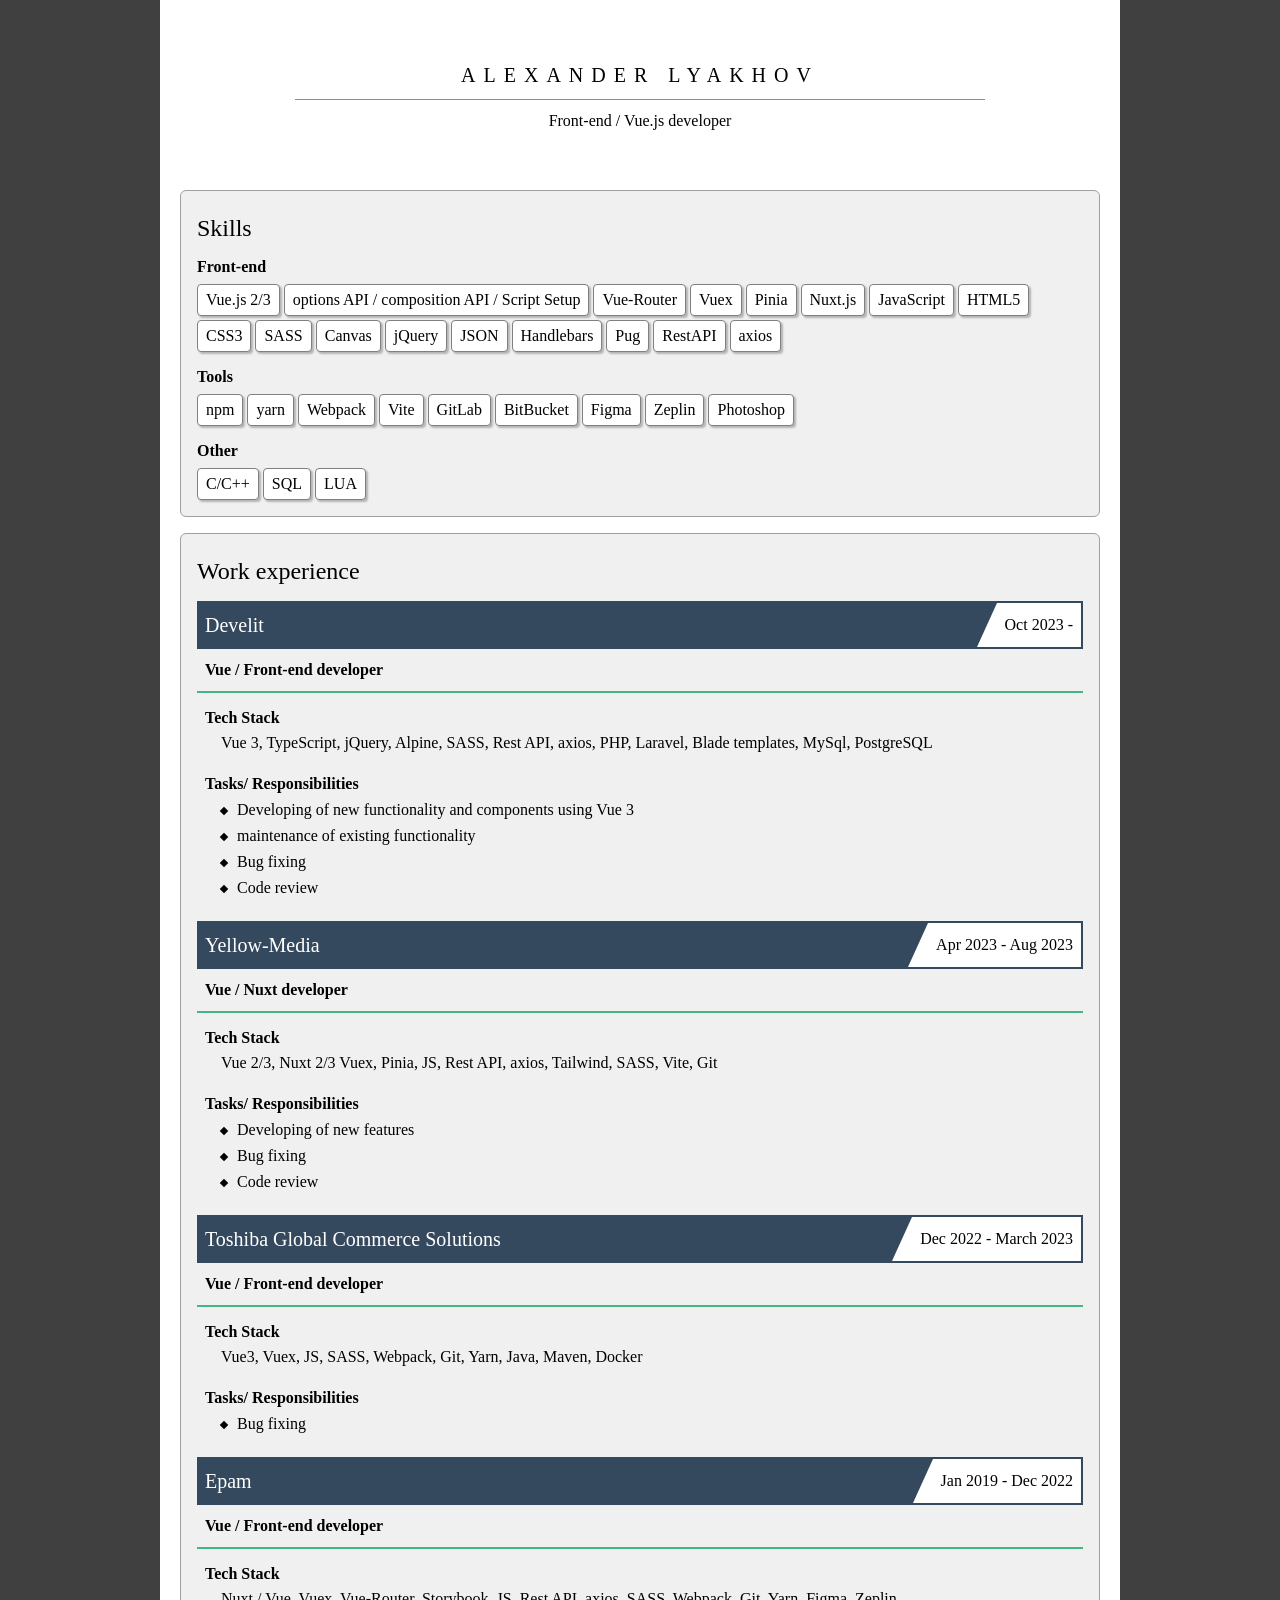
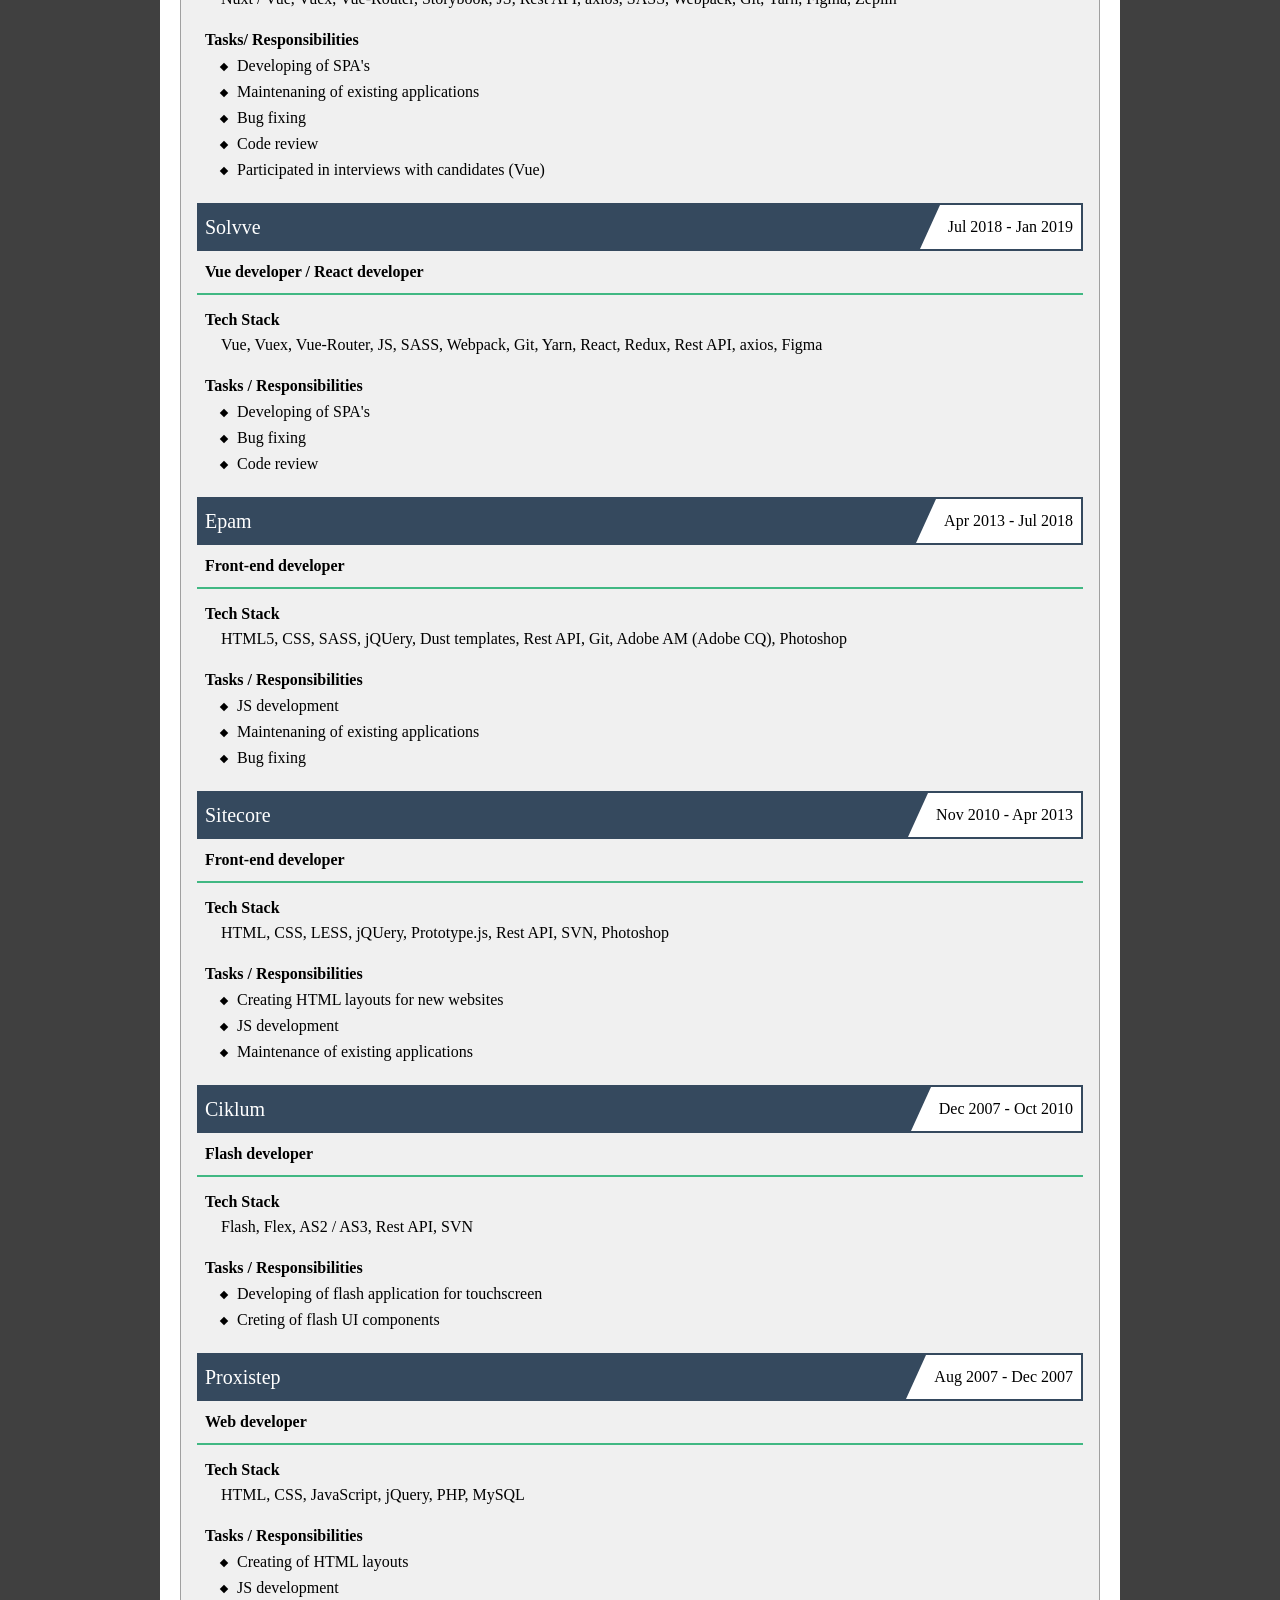
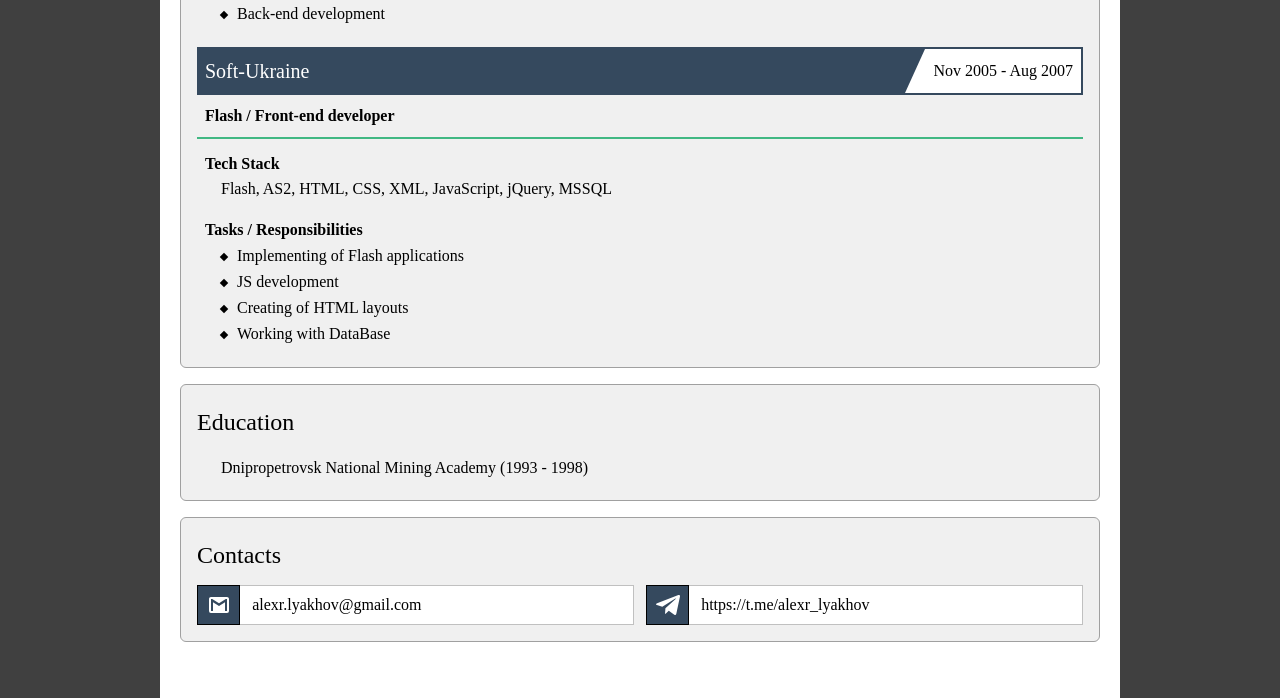
==== commit 40e33897: "..." ====
--- a/index.html
+++ b/index.html
@@ -20,13 +20,13 @@
 
       <h3>Front-end</h3>
       <ul class="chips">
-        <li>Vue.js 2/3 (options API / composition API / Script Setup)</li>
+        <li>Vue.js 2/3</li>
+        <li>options API / composition API / Script Setup</li>
         <li>Vue-Router</li>
+        <li>Vuex</li>
         <li>Pinia</li>
-        <li>Vuex</li>
         <li>Nuxt.js</li>
         <li>JavaScript</li>
-        <li>TypeScript</li>
         <li>HTML5</li>
         <li>CSS3</li>
         <li>SASS</li>
@@ -41,12 +41,12 @@
 
       <h3>Tools</h3>
       <ul class="chips">
-        <li>npm</li><li>Webpack</li><li>Vite</li><li>GitLab</li><li>BitBucket</li><li>Figma</li><li>Zeplin</li><li>Photoshop</li>
+        <li>npm</li><li>yarn</li><li>Webpack</li><li>Vite</li><li>GitLab</li><li>BitBucket</li><li>Figma</li><li>Zeplin</li><li>Photoshop</li>
       </ul>
 
       <h3>Other</h3>
       <ul class="chips">
-        <li>C/C++</li><li>LUA</li>
+        <li>C/C++</li><li>SQL</li><li>LUA</li>
       </ul>
     </section>
 
@@ -69,11 +69,11 @@
         -->
 
         <h3>Tech Stack</h3>
-        <p>Vue 3, Pinia, JS, jQuery, Alpine, Rest API, axios, SASS, Laravel, Blade templates, MySql, Git</p>
+        <p>Vue 3, TypeScript, jQuery, Alpine, SASS, Rest API, axios, PHP, Laravel, Blade templates, MySql, PostgreSQL</p>
 
         <h3>Tasks/ Responsibilities</h3>
         <ul>
-          <li>Developing of new functionality using Vue 3</li>
+          <li>Developing of new functionality and components using Vue 3</li>
           <li>maintenance of existing functionality</li>
           <li>Bug fixing</li>
           <li>Code review</li>
@@ -96,22 +96,20 @@
         -->
 
         <h3>Tech Stack</h3>
-        <p>Vue 2/3 (options API / composition API), Nuxt 2/3 Vuex, Pinia, JS, Rest API, axios, Tailwind, SASS, Vite, Git</p>
-
-          <h3>Tasks/ Responsibilities</h3>
-          <ul>
-            <li>Developing of new features</li>
-            <li>Bug fixing</li>
-            <li>Code review</li>
-          </ul>
-        </div>
-      </div>
-
-      <!-- TOSHIBA -->
+        <p>Vue 2/3, Nuxt 2/3 Vuex, Pinia, JS, Rest API, axios, Tailwind, SASS, Vite, Git</p>
+
+        <h3>Tasks/ Responsibilities</h3>
+        <ul>
+          <li>Developing of new features</li>
+          <li>Bug fixing</li>
+          <li>Code review</li>
+        </ul>
+      </div>
+
       <div class="job toshiba">
         <div class="job-title">
           Toshiba Global Commerce Solutions
-          <!--<span class="interval">Dec 2022 - March 2023</span>-->
+          <span class="interval">Dec 2022 - March 2023</span>
         </div>
 
         <div class="job-subtitle">
@@ -126,18 +124,16 @@
         <h3>Tech Stack</h3>
         <p>Vue3, Vuex, JS, SASS, Webpack, Git, Yarn, Java, Maven, Docker</p>
 
-          <h3>Tasks/ Responsibilities</h3>
-          <ul>
-            <li>Bug fixing</li>
-          </ul>
-        </div>
-      </div>
-
-      <!-- EPAM-2 -->
+        <h3>Tasks/ Responsibilities</h3>
+        <ul>
+          <li>Bug fixing</li>
+        </ul>
+      </div>
+
       <div class="job epam-2">
         <div class="job-title">
           Epam
-          <!--<span class="interval">Jan 2019 - Dec 2022</span>-->
+          <span class="interval">Jan 2019 - Dec 2022</span>
         </div>
 
         <div class="job-subtitle">
@@ -165,7 +161,7 @@
       <div class="job solvve">
         <div class="job-title">
           Solvve
-          <!--<span class="interval">Jul 2018 - Jan 2019</span>-->
+          <span class="interval">Jul 2018 - Jan 2019</span>
         </div>
 
         <div class="job-subtitle">
@@ -180,24 +176,22 @@
         <h3>Tech Stack</h3>
         <p>Vue, Vuex, Vue-Router, JS, SASS, Webpack, Git, Yarn, React, Redux, Rest API, axios, Figma</p>
 
-          <h3>Tasks / Responsibilities</h3>
-          <ul>
-            <li>Developing of SPA's </li>
-            <li>Bug fixing</li>
-            <li>Code review</li>
-          </ul>
-        </div>
-      </div>
-
-      <!-- EPAM-1 -->
+        <h3>Tasks / Responsibilities</h3>
+        <ul>
+          <li>Developing of SPA's </li>
+          <li>Bug fixing</li>
+          <li>Code review</li>
+        </ul>
+      </div>
+
       <div class="job epam-1">
         <div class="job-title">
           Epam
-          <!--<span class="interval">Apr 2013 - Jul 2018</span>-->
-        </div>
-
-        <div class="job-subtitle">
-          Apr 2013 - Jul 2018
+          <span class="interval">Apr 2013 - Jul 2018</span>
+        </div>
+
+        <div class="job-subtitle">
+          Front-end developer
         </div>
         <!--
         <h3>Role</h3>
@@ -206,24 +200,22 @@
         <h3>Tech Stack</h3>
         <p>HTML5, CSS, SASS, jQUery, Dust templates, Rest API, Git, Adobe AM (Adobe CQ), Photoshop</p>
 
-          <h3>Tasks / Responsibilities</h3>
-          <ul>
-            <li>JS development</li>
-            <li>Maintenaning of existing applications</li>
-            <li>Bug fixing</li>
-          </ul>
-        </div>
-      </div>
-
-      <!-- Sitecore -->
+        <h3>Tasks / Responsibilities</h3>
+        <ul>
+          <li>JS development</li>
+          <li>Maintenaning of existing applications</li>
+          <li>Bug fixing</li>
+        </ul>
+      </div>
+
       <div class="job sitecore">
         <div class="job-title">
           Sitecore
-          <!--<span class="interval">Nov 2010 - Apr 2013</span>-->
-        </div>
-
-        <div class="job-subtitle">
-          Nov 2010 - Apr 2013
+          <span class="interval">Nov 2010 - Apr 2013</span>
+        </div>
+
+        <div class="job-subtitle">
+          Front-end developer
         </div>
 
         <!--
@@ -234,46 +226,42 @@
         <h3>Tech Stack</h3>
         <p>HTML, CSS, LESS, jQUery, Prototype.js, Rest API, SVN, Photoshop</p>
 
-          <h3>Tasks / Responsibilities</h3>
-          <ul>
-            <li>Creating HTML layouts for new websites</li>
-            <li>JS development</li>
-            <li>Maintenance of existing applications</li>
-          </ul>
-        </div>
-      </div>
-
-      <!-- Ciklum -->
+        <h3>Tasks / Responsibilities</h3>
+        <ul>
+          <li>Creating HTML layouts for new websites</li>
+          <li>JS development</li>
+          <li>Maintenance of existing applications</li>
+        </ul>
+      </div>
+
       <div class="job ciklum">
         <div class="job-title">
           Ciklum
-          <!--<span class="interval">Dec 2007 - Oct 2010</span>-->
-        </div>
-
-        <div class="job-subtitle">
-          Dec 2007 - Oct 2010
+          <span class="interval">Dec 2007 - Oct 2010</span>
+        </div>
+
+        <div class="job-subtitle">
+          Flash developer
         </div>
 
         <h3>Tech Stack</h3>
         <p>Flash, Flex, AS2 / AS3, Rest API, SVN</p>
 
-          <h3>Tasks / Responsibilities</h3>
-          <ul>
-            <li>Developing of flash application for touchscreen</li>
-            <li>Creting of flash UI components</li>
-          </ul>
-        </div>
-      </div>
-
-      <!-- Proxistep -->
+        <h3>Tasks / Responsibilities</h3>
+        <ul>
+          <li>Developing of flash application for touchscreen</li>
+          <li>Creting of flash UI components</li>
+        </ul>
+      </div>
+
       <div class="job proxistep">
         <div class="job-title">
           Proxistep
-          <!--<span class="interval">Aug 2007 - Dec 2007</span>-->
-        </div>
-
-        <div class="job-subtitle">
-          Aug 2007 - Dec 2007
+          <span class="interval">Aug 2007 - Dec 2007</span>
+        </div>
+
+        <div class="job-subtitle">
+          Web developer
         </div>
 
         <!--
@@ -284,20 +272,18 @@
         <h3>Tech Stack</h3>
         <p>HTML, CSS, JavaScript, jQuery, PHP, MySQL</p>
 
-          <h3>Tasks / Responsibilities</h3>
-          <ul>
-            <li>Creating of HTML layouts</li>
-            <li>JS development</li>
-            <li>Back-end development</li>
-          </ul>
-        </div>
-      </div>
-
-      <!-- Soft-Ukraine -->
+        <h3>Tasks / Responsibilities</h3>
+        <ul>
+          <li>Creating of HTML layouts</li>
+          <li>JS development</li>
+          <li>Back-end development</li>
+        </ul>
+      </div>
+
       <div class="job soft-ukraine">
         <div class="job-title">
           Soft-Ukraine
-          <!--<span class="interval">Nov 2005 - Aug 2007</span>-->
+          <span class="interval">Nov 2005 - Aug 2007</span>
         </div>
 
         <div class="job-subtitle">
@@ -312,14 +298,13 @@
         <h3>Tech Stack</h3>
         <p>Flash, AS2, HTML, CSS, XML, JavaScript, jQuery, MSSQL</p>
 
-          <h3>Tasks / Responsibilities</h3>
-          <ul>
-            <li>Implementing of Flash applications</li>
-            <li>JS development</li>
-            <li>Creating of HTML layouts</li>
-            <li>Working with DataBase</li>
-          </ul>
-        </div>
+        <h3>Tasks / Responsibilities</h3>
+        <ul>
+          <li>Implementing of Flash applications</li>
+          <li>JS development</li>
+          <li>Creating of HTML layouts</li>
+          <li>Working with DataBase</li>
+        </ul>
       </div>
     </section>
 
@@ -349,6 +334,7 @@
           <a href="https://t.me/alexr_lyakhov" target="_blank">https://t.me/alexr_lyakhov</a>
         </div>
 
+        <!--
         <div class="item">
           <div class="item-icon">
             <svg style="width:24px;height:24px" viewBox="0 0 24 24">
@@ -357,6 +343,15 @@
           </div>
           <span>a.lyakhov</span>
         </div>
+        <div class="item item-ln">
+          <div class="item-icon">
+            <svg xmlns="http://www.w3.org/2000/svg" viewBox="0 0 24 24">
+              <title>linkedin</title><path d="M19 3A2 2 0 0 1 21 5V19A2 2 0 0 1 19 21H5A2 2 0 0 1 3 19V5A2 2 0 0 1 5 3H19M18.5 18.5V13.2A3.26 3.26 0 0 0 15.24 9.94C14.39 9.94 13.4 10.46 12.92 11.24V10.13H10.13V18.5H12.92V13.57C12.92 12.8 13.54 12.17 14.31 12.17A1.4 1.4 0 0 1 15.71 13.57V18.5H18.5M6.88 8.56A1.68 1.68 0 0 0 8.56 6.88C8.56 5.95 7.81 5.19 6.88 5.19A1.69 1.69 0 0 0 5.19 6.88C5.19 7.81 5.95 8.56 6.88 8.56M8.27 18.5V10.13H5.5V18.5H8.27Z" />
+            </svg>
+          </div>
+          <span>https://www.linkedin.com/in/alexrlyakhov/</span>
+        </div>
+        -->
       </div>
     </section>
   </main>
--- a/css/index.css
+++ b/css/index.css
@@ -1 +1 @@
-.gray-tone,section{background:#f0f0f0;border:1px solid #a0a0a0;padding:1rem}.blue-tone{background:#e1e7ee;border:2px solid #35495e;padding:1rem}.blank-tone{background:#fff;border:none}.interval-green{font:1rem verdana,"lucida console";font-weight:bold;color:#fff;background:#41b883;text-shadow:1px 1px 1px rgba(0,0,0,.5019607843)}.interval-green:before{border-left:10px solid rgba(0,0,0,0);border-right:10px solid #41b883;border-top:22px solid rgba(0,0,0,0);border-bottom:22px solid #41b883}.interval-white,section .job-title .interval{font:1rem verdana,"lucida console";color:#000;background:#fff}.interval-white:before,section .job-title .interval:before{border-left:10px solid rgba(0,0,0,0);border-right:10px solid #fff;border-top:22px solid rgba(0,0,0,0);border-bottom:22px solid #fff}*{box-sizing:border-box;margin:0;padding:0}html,body{font:16px verdana;color:#000;background:#404040}main{background:#fff;min-width:320px;max-width:960px;min-height:100vh;margin:auto;padding:1.25rem 1.25rem 2.5rem}header{text-align:center;width:75%;margin:auto;padding:2rem 0 2rem}header .title{font:1.25rem verdana;border-bottom:1px solid #41b883;padding:.75rem 0;letter-spacing:8px;text-transform:uppercase}header .subtitle{padding:.75rem 0}h2{font:1.5rem verdana}h2:not(first-child){margin:.5rem 0 1rem}h3{font-weight:bold;margin-top:1rem}p{line-height:1.5;padding:.25rem 1.5rem}a{color:inherit;text-decoration:none}.chips{display:flex;flex-wrap:wrap;align-items:flex-start;align-content:flex-start;padding-top:.25rem}.chips li{background:#fff;border:1px solid gray;border-radius:4px;box-shadow:2px 2px 2px rgba(0,0,0,.2509803922);display:block;margin:.25rem .25rem 0 0;padding:.375rem .5rem}section{border-radius:6px;margin:1rem 0;padding:1rem}section .job{box-sizing:content-box;width:100%;margin-top:1rem}section .job-title{font-size:1.25rem;color:#fff;background:#35495e;display:flex;justify-content:space-between;align-items:center;height:3rem;padding:2px 2px 2px .5rem}section .job-title .interval{display:flex;align-items:center;height:100%;padding:0 .5rem;position:relative}section .job-title .interval:before{content:"";display:block;position:absolute;left:-20px}section .job-subtitle{font-size:1rem;font-weight:bold;color:#000;border-bottom:2px solid #41b883;padding:.75rem .5rem}section .job h3{padding:0 .5rem}section .job ul{padding:.25rem 1.5rem}section .job ul li{padding:.25rem 1rem;position:relative}section .job ul li:before{content:"";display:block;background:#000;width:6px;height:6px;position:absolute;left:0;top:11px;transform:rotate(45deg)}section.contacts>div{display:grid;grid-template-columns:repeat(3, 1fr);grid-gap:.5rem .75rem}section.contacts .item{background:#fff;display:flex;align-items:center;height:40px}section.contacts .item-icon{background:#35495e;border:1px solid #000;display:flex;justify-content:center;align-items:center;width:48px;height:40px}section.contacts .item svg{display:block}section.contacts .item svg path{color:#fff;fill:#fff}section.contacts .item span,section.contacts .item a{border:1px solid silver;border-left:none;display:flex;align-items:center;width:100%;height:100%;padding:0 .75rem}@media screen and (max-width: 900px){html{font-size:.875rem}section.contacts>div{grid-template-columns:1fr}section .job-title .interval:before{border-left:10px solid rgba(0,0,0,0);border-right:10px solid #fff;border-top:18px solid rgba(0,0,0,0);border-bottom:18px solid #fff}}@media print{html,body{background:#fff;width:100%}main{width:100%}.ym,.solvve,.ciklum,.contacts{page-break-before:always}section.contacts>div{grid-template-columns:1fr}}
+.gray-tone,section{background:#f0f0f0;border:1px solid #a0a0a0;padding:1rem}.blue-tone{background:rgb(225.0734693878,231.4408163265,238.1265306122);border:2px solid #35495e;padding:1rem}.blank-tone{background:#fff;border:none}.interval-green{font:1rem verdana,"lucida console";font-weight:bold;color:#fff;background:#41b883;text-shadow:1px 1px 1px rgba(0,0,0,.5019607843)}.interval-green:before{border-left:10px solid rgba(0,0,0,0);border-right:10px solid #41b883;border-top:22px solid rgba(0,0,0,0);border-bottom:22px solid #41b883}.interval-white,section .job-title .interval{font:1rem verdana,"lucida console";color:#000;background:#fff}.interval-white:before,section .job-title .interval:before{border-left:10px solid rgba(0,0,0,0);border-right:10px solid #fff;border-top:22px solid rgba(0,0,0,0);border-bottom:22px solid #fff}*{box-sizing:border-box;margin:0;padding:0}html,body{font:16px verdana;color:#000;background:#404040}main{background:#fff;min-width:320px;max-width:960px;min-height:100vh;margin:auto;padding:1.25rem 1.25rem 2.5rem}header{text-align:center;width:75%;margin:auto;padding:2rem 0 2rem}header .title{font:1.25rem verdana;border-bottom:1px solid #41b883;padding:.75rem 0;letter-spacing:8px;text-transform:uppercase}header .subtitle{padding:.75rem 0}h2{font:1.5rem verdana}h2:not(first-child){margin:.5rem 0 1rem}h3{font-weight:bold;margin-top:1rem}p{line-height:1.5;padding:.25rem 1.5rem}a{color:inherit;text-decoration:none}.chips{display:flex;flex-wrap:wrap;align-items:flex-start;align-content:flex-start;padding-top:.25rem}.chips li{background:#fff;border:1px solid gray;border-radius:4px;box-shadow:2px 2px 2px rgba(0,0,0,.2509803922);display:block;margin:.25rem .25rem 0 0;padding:.375rem .5rem}section{border-radius:6px;margin:1rem 0;padding:1rem}section .job{box-sizing:content-box;width:100%;margin-top:1rem}section .job-title{font-size:1.25rem;color:#fff;background:#35495e;display:flex;justify-content:space-between;align-items:center;height:3rem;padding:2px 2px 2px .5rem}section .job-title .interval{display:flex;align-items:center;height:100%;padding:0 .5rem;position:relative}section .job-title .interval:before{content:"";display:block;position:absolute;left:-20px}section .job-subtitle{font-size:1rem;font-weight:bold;color:#000;border-bottom:2px solid #41b883;padding:.75rem .5rem}section .job h3{padding:0 .5rem}section .job ul{padding:.25rem 1.5rem}section .job ul li{padding:.25rem 1rem;position:relative}section .job ul li:before{content:"";display:block;background:#000;width:6px;height:6px;position:absolute;left:0;top:11px;transform:rotate(45deg)}section.contacts>div{display:grid;grid-template-columns:repeat(2, 1fr);grid-gap:.5rem .75rem}section.contacts .item{background:#fff;display:flex;align-items:center;height:40px}section.contacts .item-icon{background:#35495e;border:1px solid #000;display:flex;justify-content:center;align-items:center;width:48px;height:40px}section.contacts .item svg{display:block}section.contacts .item svg path{color:#fff;fill:#fff}section.contacts .item span,section.contacts .item a{border:1px solid silver;border-left:none;display:flex;align-items:center;width:100%;height:100%;padding:0 .75rem}section.contacts .item-ln{grid-column:1/-1}@media screen and (max-width: 900px){html{font-size:.875rem}section.contacts>div{grid-template-columns:1fr}section .job-title .interval:before{border-left:10px solid rgba(0,0,0,0);border-right:10px solid #fff;border-top:18px solid rgba(0,0,0,0);border-bottom:18px solid #fff}}@media print{html,body{background:#fff;width:100%}main{width:100%}.ym,.solvve,.ciklum,.contacts{page-break-before:always}section.contacts>div{grid-template-columns:1fr}}
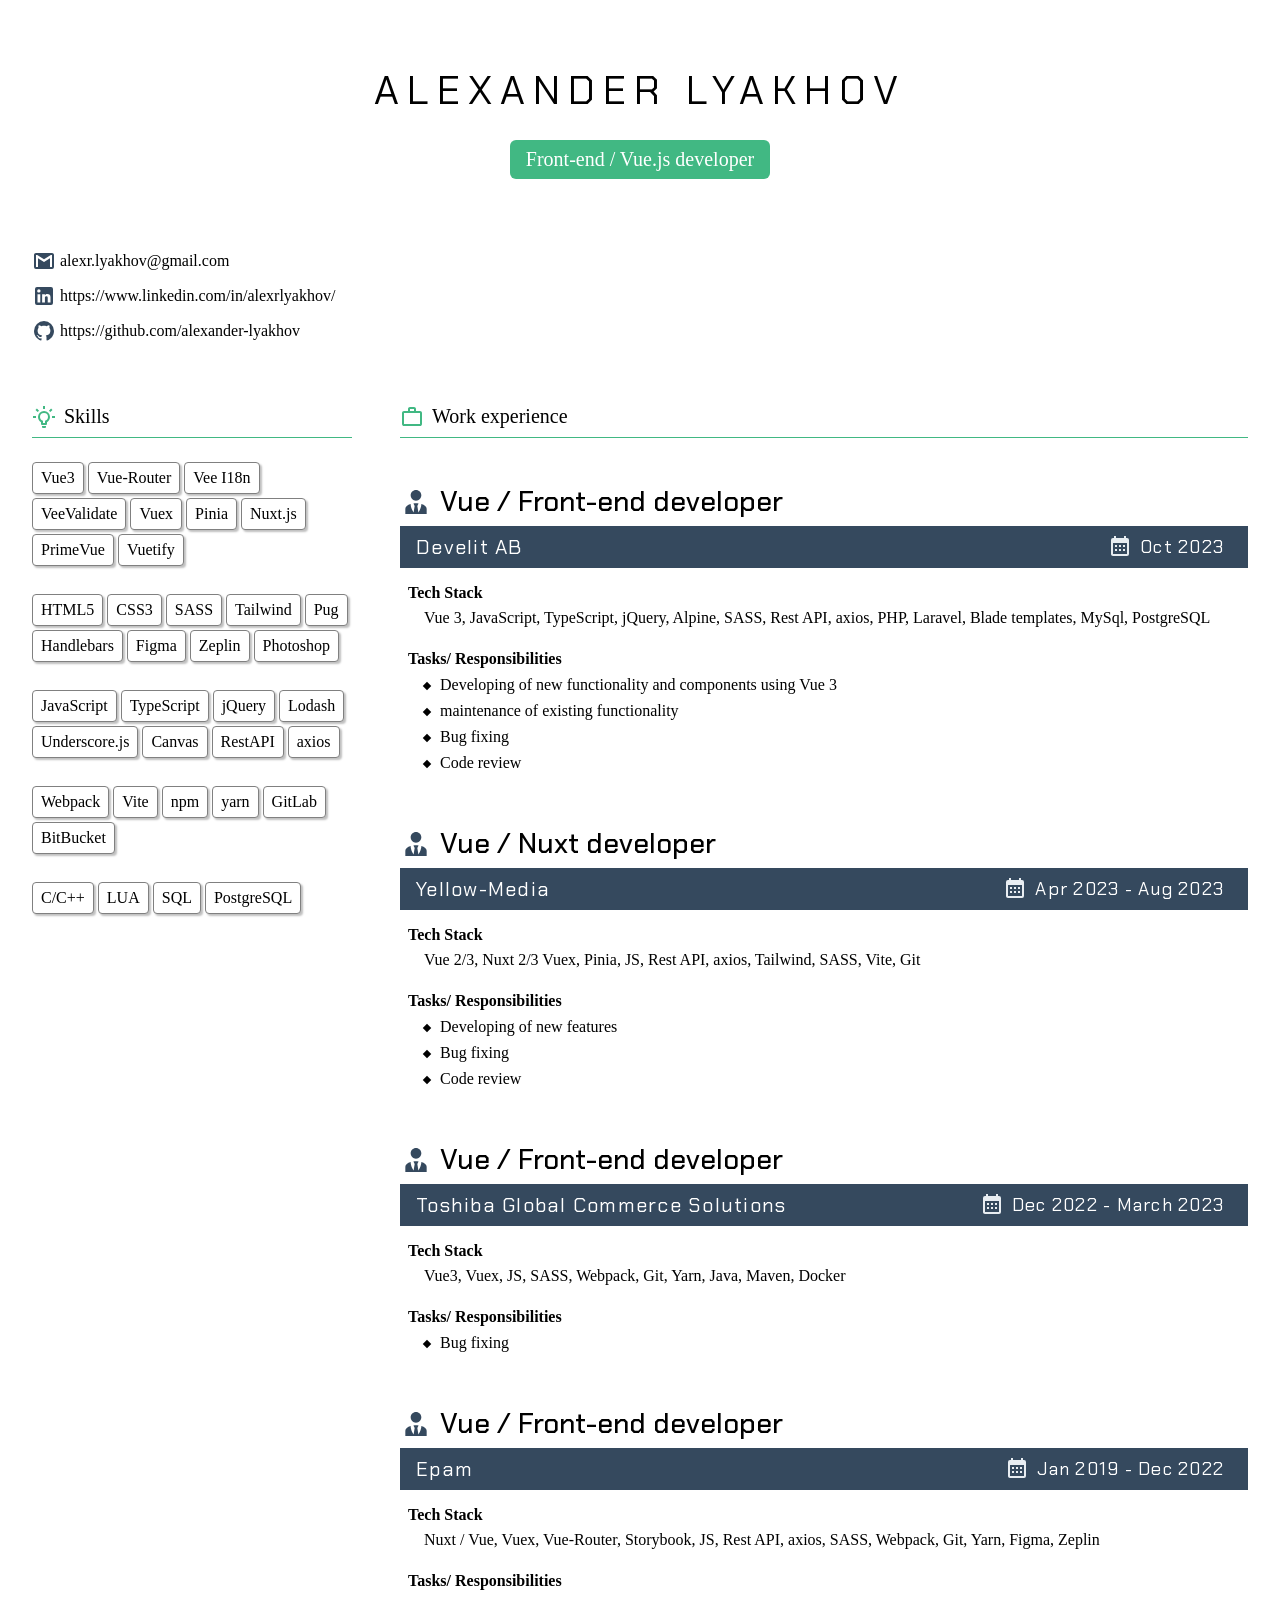
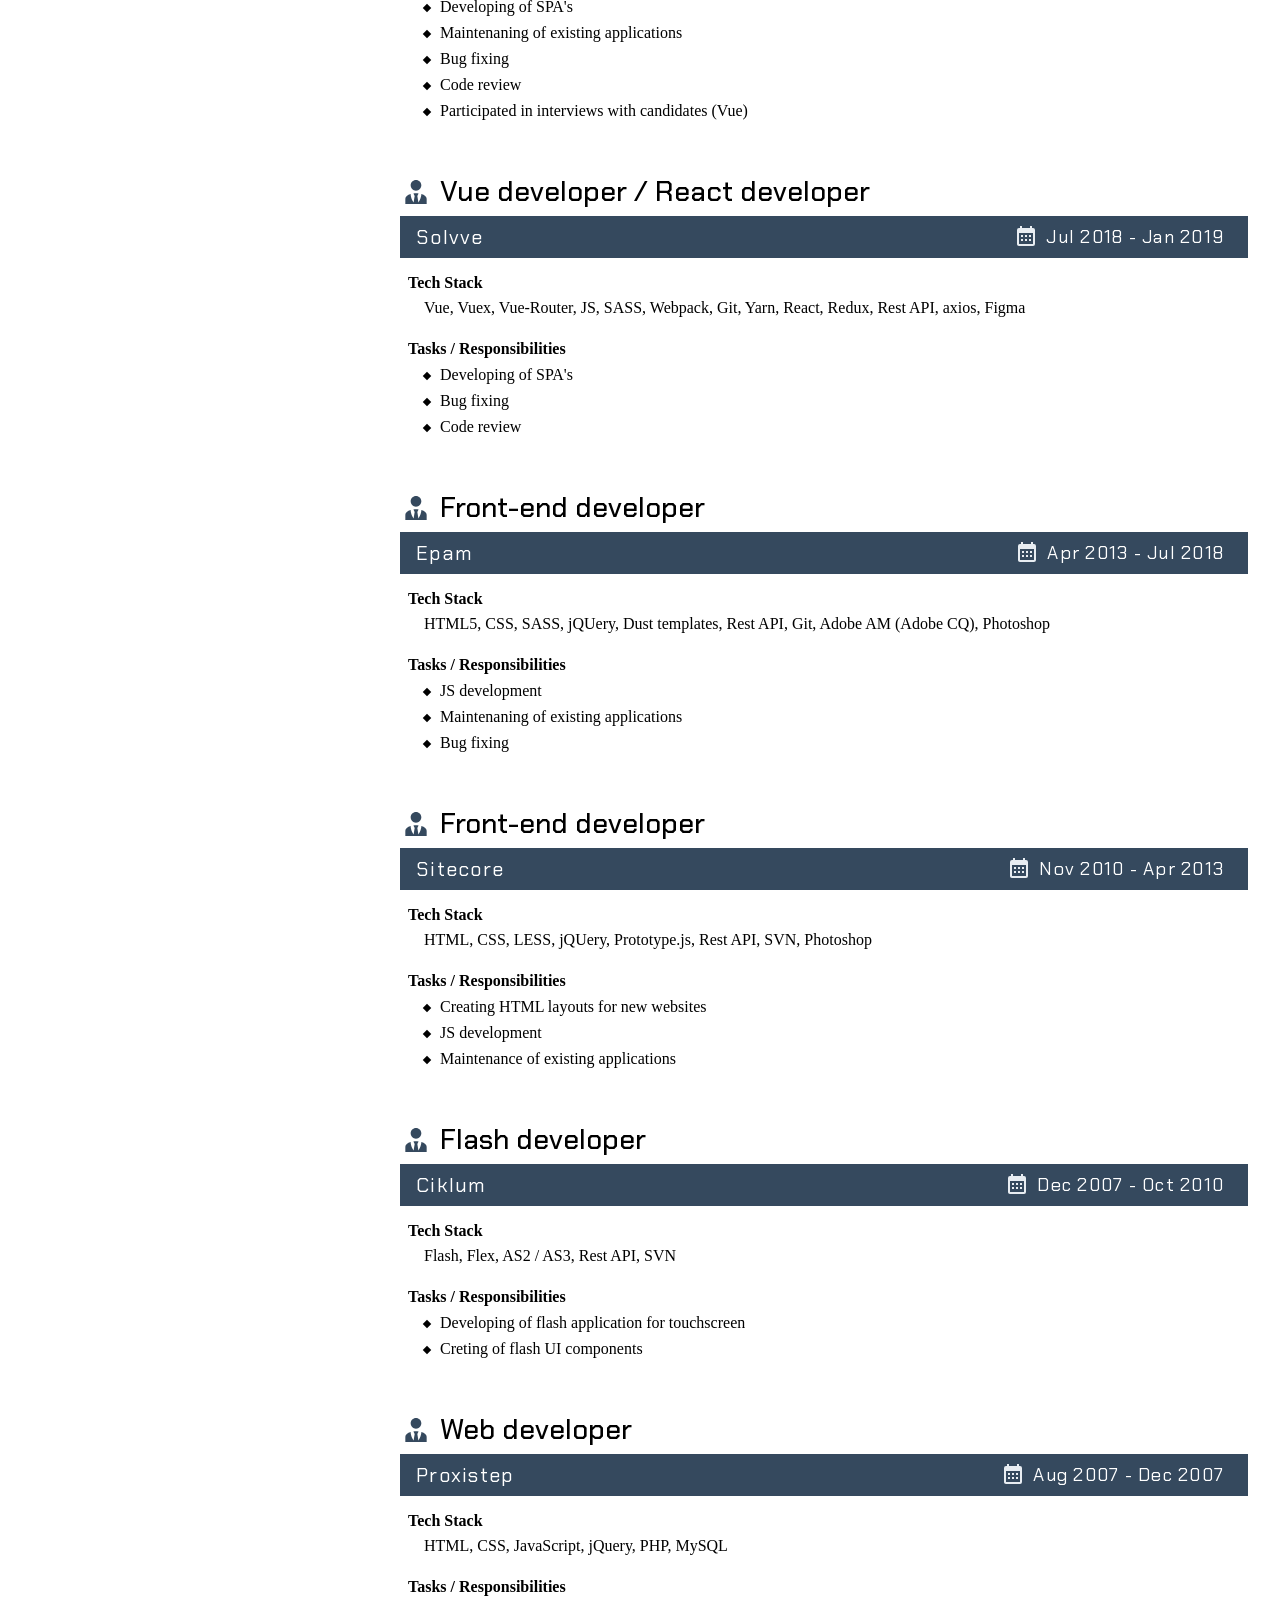
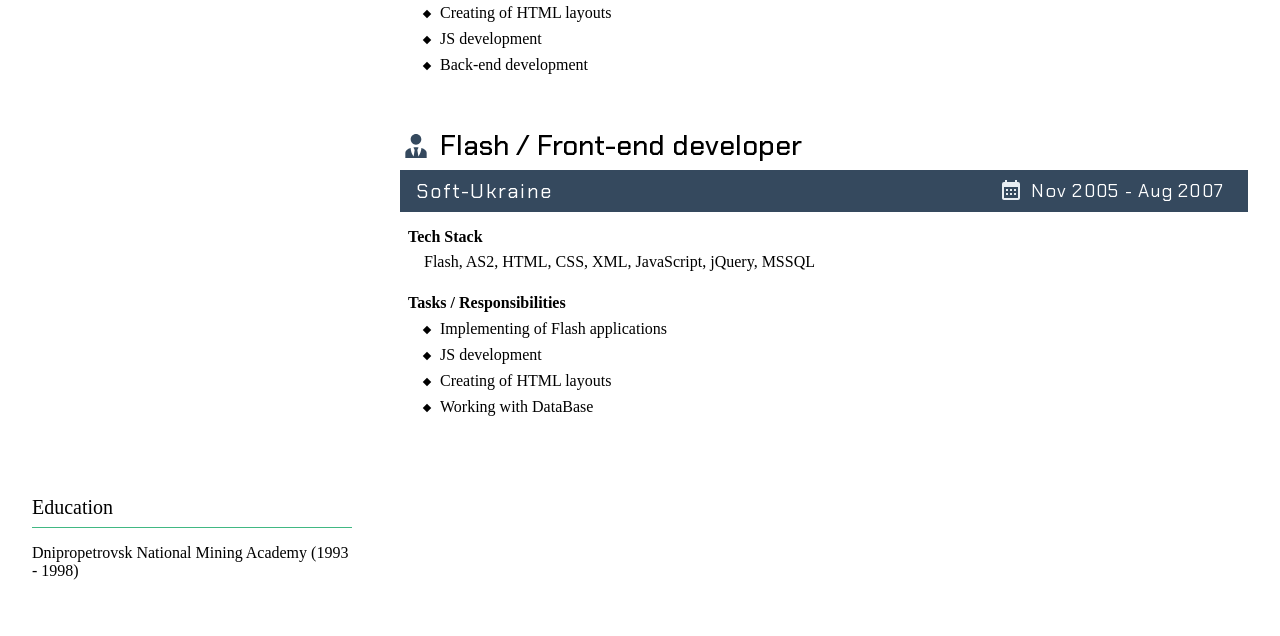
==== commit 9ebadb5d: "..." ====
--- a/index.html
+++ b/index.html
@@ -15,61 +15,120 @@
       </div>
       <div class="subtitle">Front-end / Vue.js developer</div>
     </header>
+
+    <div class="contacts">
+      <div class="contact-item">
+        <a href="mailto:alexr.lyakhov@gmail.com" target="_blank">
+          <svg style="width:24px; height:24px" viewBox="0 0 24 24">
+            <path d="M20,18H18V9.25L12,13L6,9.25V18H4V6H5.2L12,10.25L18.8,6H20M20,4H4C2.89,4 2,4.89 2,6V18A2,2 0 0,0 4,20H20A2,2 0 0,0 22,18V6C22,4.89 21.1,4 20,4Z"></path>
+          </svg>
+          <span>alexr.lyakhov@gmail.com</span>
+        </a>
+      </div>
+
+      <div class="contact-item">
+        <a href="https://www.linkedin.com/in/alexrlyakhov/" target="_blank">
+          <svg style="width:24px; height:24px" viewBox="0 0 24 24">
+            <title>linkedin</title><path d="M19 3A2 2 0 0 1 21 5V19A2 2 0 0 1 19 21H5A2 2 0 0 1 3 19V5A2 2 0 0 1 5 3H19M18.5 18.5V13.2A3.26 3.26 0 0 0 15.24 9.94C14.39 9.94 13.4 10.46 12.92 11.24V10.13H10.13V18.5H12.92V13.57C12.92 12.8 13.54 12.17 14.31 12.17A1.4 1.4 0 0 1 15.71 13.57V18.5H18.5M6.88 8.56A1.68 1.68 0 0 0 8.56 6.88C8.56 5.95 7.81 5.19 6.88 5.19A1.69 1.69 0 0 0 5.19 6.88C5.19 7.81 5.95 8.56 6.88 8.56M8.27 18.5V10.13H5.5V18.5H8.27Z" />
+          </svg>
+          <span>https://www.linkedin.com/in/alexrlyakhov/</span>
+        </a>
+      </div>
+
+      <div class="contact-item">
+        <a href="https://github.com/alexander-lyakhov" target="_blank">
+          <svg xmlns="http://www.w3.org/2000/svg" viewBox="0 0 24 24">
+            <title>github</title><path d="M12,2A10,10 0 0,0 2,12C2,16.42 4.87,20.17 8.84,21.5C9.34,21.58 9.5,21.27 9.5,21C9.5,20.77 9.5,20.14 9.5,19.31C6.73,19.91 6.14,17.97 6.14,17.97C5.68,16.81 5.03,16.5 5.03,16.5C4.12,15.88 5.1,15.9 5.1,15.9C6.1,15.97 6.63,16.93 6.63,16.93C7.5,18.45 8.97,18 9.54,17.76C9.63,17.11 9.89,16.67 10.17,16.42C7.95,16.17 5.62,15.31 5.62,11.5C5.62,10.39 6,9.5 6.65,8.79C6.55,8.54 6.2,7.5 6.75,6.15C6.75,6.15 7.59,5.88 9.5,7.17C10.29,6.95 11.15,6.84 12,6.84C12.85,6.84 13.71,6.95 14.5,7.17C16.41,5.88 17.25,6.15 17.25,6.15C17.8,7.5 17.45,8.54 17.35,8.79C18,9.5 18.38,10.39 18.38,11.5C18.38,15.32 16.04,16.16 13.81,16.41C14.17,16.72 14.5,17.33 14.5,18.26C14.5,19.6 14.5,20.68 14.5,21C14.5,21.27 14.66,21.59 15.17,21.5C19.14,20.16 22,16.42 22,12A10,10 0 0,0 12,2Z" />
+          </svg>
+          <span>https://github.com/alexander-lyakhov</span>
+        </a>
+      </div>
+    </div>
+
     <section class="skills">
-      <h2>Skills</h2>
-
-      <h3>Front-end</h3>
-      <ul class="chips">
-        <li>Vue.js 2/3</li>
-        <li>options API / composition API / Script Setup</li>
+      <h2>
+        <svg xmlns="http://www.w3.org/2000/svg" viewBox="0 0 24 24"><title>lightbulb-on-outline</title><path d="M20,11H23V13H20V11M1,11H4V13H1V11M13,1V4H11V1H13M4.92,3.5L7.05,5.64L5.63,7.05L3.5,4.93L4.92,3.5M16.95,5.63L19.07,3.5L20.5,4.93L18.37,7.05L16.95,5.63M12,6A6,6 0 0,1 18,12C18,14.22 16.79,16.16 15,17.2V19A1,1 0 0,1 14,20H10A1,1 0 0,1 9,19V17.2C7.21,16.16 6,14.22 6,12A6,6 0 0,1 12,6M14,21V22A1,1 0 0,1 13,23H11A1,1 0 0,1 10,22V21H14M11,18H13V15.87C14.73,15.43 16,13.86 16,12A4,4 0 0,0 12,8A4,4 0 0,0 8,12C8,13.86 9.27,15.43 11,15.87V18Z" /></svg>
+        Skills
+      </h2>
+
+      <!--<h3>Front-end</h3>-->
+      <ul class="chips">
+        <li>Vue3</li>
         <li>Vue-Router</li>
+        <li>Vee I18n</li>
+        <li>VeeValidate</li>
         <li>Vuex</li>
         <li>Pinia</li>
         <li>Nuxt.js</li>
-        <li>JavaScript</li>
+        <li>PrimeVue</li>
+        <li>Vuetify</li>
+      </ul>
+
+      <ul class="chips">
         <li>HTML5</li>
         <li>CSS3</li>
         <li>SASS</li>
+        <li>Tailwind</li>
+        <li>Pug</li>
+        <li>Handlebars</li>
+        <li>Figma</li>
+        <li>Zeplin</li>
+        <li>Photoshop</li>
+      </ul>
+
+      <ul class="chips">
+        <li>JavaScript</li>
+        <li>TypeScript</li>
+        <li>jQuery</li>
+        <li>Lodash</li>
+        <li>Underscore.js</li>
         <li>Canvas</li>
-        <li>jQuery</li>
-        <li>JSON</li>
-        <li>Handlebars</li>
-        <li>Pug</li>
         <li>RestAPI</li>
         <li>axios</li>
       </ul>
 
-      <h3>Tools</h3>
-      <ul class="chips">
-        <li>npm</li><li>yarn</li><li>Webpack</li><li>Vite</li><li>GitLab</li><li>BitBucket</li><li>Figma</li><li>Zeplin</li><li>Photoshop</li>
-      </ul>
-
-      <h3>Other</h3>
-      <ul class="chips">
-        <li>C/C++</li><li>SQL</li><li>LUA</li>
+      <ul class="chips">
+        <li>Webpack</li>
+        <li>Vite</li>
+        <li>npm</li>
+        <li>yarn</li>
+        <li>GitLab</li>
+        <li>BitBucket</li>
+      </ul>
+
+      <!--<h3>Other</h3>-->
+      <ul class="chips">
+        <li>C/C++</li>
+        <li>LUA</li>
+        <li>SQL</li>
+        <li>PostgreSQL</li>
       </ul>
     </section>
 
     <section class="experience">
-      <h2>Work experience</h2>
+      <h2>
+        <svg xmlns="http://www.w3.org/2000/svg" viewBox="0 0 24 24"><title>briefcase-outline</title><path d="M20,6C20.58,6 21.05,6.2 21.42,6.59C21.8,7 22,7.45 22,8V19C22,19.55 21.8,20 21.42,20.41C21.05,20.8 20.58,21 20,21H4C3.42,21 2.95,20.8 2.58,20.41C2.2,20 2,19.55 2,19V8C2,7.45 2.2,7 2.58,6.59C2.95,6.2 3.42,6 4,6H8V4C8,3.42 8.2,2.95 8.58,2.58C8.95,2.2 9.42,2 10,2H14C14.58,2 15.05,2.2 15.42,2.58C15.8,2.95 16,3.42 16,4V6H20M4,8V19H20V8H4M14,6V4H10V6H14Z" /></svg>
+        Work experience
+      </h2>
 
       <div class="job develit">
         <div class="job-title">
-          Develit
-          <span class="interval">Oct 2023 - </span>
-        </div>
-
-        <div class="job-subtitle">
+          <!--<svg xmlns="http://www.w3.org/2000/svg" viewBox="0 0 24 24"><title>briefcase-account</title><path d="M20,6H16V4A2,2 0 0,0 14,2H10C8.89,2 8,2.89 8,4V6H4C2.89,6 2,6.89 2,8V19A2,2 0 0,0 4,21H20A2,2 0 0,0 22,19V8A2,2 0 0,0 20,6M10,4H14V6H10V4M12,9A2.5,2.5 0 0,1 14.5,11.5A2.5,2.5 0 0,1 12,14A2.5,2.5 0 0,1 9.5,11.5A2.5,2.5 0 0,1 12,9M17,19H7V17.75C7,16.37 9.24,15.25 12,15.25C14.76,15.25 17,16.37 17,17.75V19Z" /></svg>-->
+          <!--<svg xmlns="http://www.w3.org/2000/svg" viewBox="0 0 24 24"><title>account-circle</title><path d="M12,19.2C9.5,19.2 7.29,17.92 6,16C6.03,14 10,12.9 12,12.9C14,12.9 17.97,14 18,16C16.71,17.92 14.5,19.2 12,19.2M12,5A3,3 0 0,1 15,8A3,3 0 0,1 12,11A3,3 0 0,1 9,8A3,3 0 0,1 12,5M12,2A10,10 0 0,0 2,12A10,10 0 0,0 12,22A10,10 0 0,0 22,12C22,6.47 17.5,2 12,2Z" /></svg>-->
+          <svg xmlns="http://www.w3.org/2000/svg" viewBox="0 0 24 24"><title>account-tie</title><path d="M12 3C14.21 3 16 4.79 16 7S14.21 11 12 11 8 9.21 8 7 9.79 3 12 3M16 13.54C16 14.6 15.72 17.07 13.81 19.83L13 15L13.94 13.12C13.32 13.05 12.67 13 12 13S10.68 13.05 10.06 13.12L11 15L10.19 19.83C8.28 17.07 8 14.6 8 13.54C5.61 14.24 4 15.5 4 17V21H20V17C20 15.5 18.4 14.24 16 13.54Z" /></svg>
           Vue / Front-end developer
         </div>
 
-        <!--
-        <h3>Role</h3>
-        <p>FE engineer</p>
-        -->
-
-        <h3>Tech Stack</h3>
-        <p>Vue 3, TypeScript, jQuery, Alpine, SASS, Rest API, axios, PHP, Laravel, Blade templates, MySql, PostgreSQL</p>
+        <div class="job-subtitle">
+          <span>Develit AB</span>
+          <span class="interval">
+            <svg xmlns="http://www.w3.org/2000/svg" viewBox="0 0 24 24"><title>calendar-month</title><path d="M9,10V12H7V10H9M13,10V12H11V10H13M17,10V12H15V10H17M19,3A2,2 0 0,1 21,5V19A2,2 0 0,1 19,21H5C3.89,21 3,20.1 3,19V5A2,2 0 0,1 5,3H6V1H8V3H16V1H18V3H19M19,19V8H5V19H19M9,14V16H7V14H9M13,14V16H11V14H13M17,14V16H15V14H17Z" /></svg>
+            Oct 2023
+          </span>
+        </div>
+
+        <h3>Tech Stack</h3>
+        <p>Vue 3, JavaScript, TypeScript, jQuery, Alpine, SASS, Rest API, axios, PHP, Laravel, Blade templates, MySql, PostgreSQL</p>
 
         <h3>Tasks/ Responsibilities</h3>
         <ul>
@@ -82,18 +141,17 @@
 
       <div class="job ym">
         <div class="job-title">
+          <svg xmlns="http://www.w3.org/2000/svg" viewBox="0 0 24 24"><title>account-tie</title><path d="M12 3C14.21 3 16 4.79 16 7S14.21 11 12 11 8 9.21 8 7 9.79 3 12 3M16 13.54C16 14.6 15.72 17.07 13.81 19.83L13 15L13.94 13.12C13.32 13.05 12.67 13 12 13S10.68 13.05 10.06 13.12L11 15L10.19 19.83C8.28 17.07 8 14.6 8 13.54C5.61 14.24 4 15.5 4 17V21H20V17C20 15.5 18.4 14.24 16 13.54Z" /></svg>
+          Vue / Nuxt developer
+        </div>
+
+        <div class="job-subtitle">
           Yellow-Media
-          <span class="interval">Apr 2023 - Aug 2023</span>
-        </div>
-
-        <div class="job-subtitle">
-          Vue / Nuxt developer
-        </div>
-
-        <!--
-        <h3>Role</h3>
-        <p>Vue / Nuxt developer</p>
-        -->
+          <span class="interval">
+            <svg xmlns="http://www.w3.org/2000/svg" viewBox="0 0 24 24"><title>calendar-month</title><path d="M9,10V12H7V10H9M13,10V12H11V10H13M17,10V12H15V10H17M19,3A2,2 0 0,1 21,5V19A2,2 0 0,1 19,21H5C3.89,21 3,20.1 3,19V5A2,2 0 0,1 5,3H6V1H8V3H16V1H18V3H19M19,19V8H5V19H19M9,14V16H7V14H9M13,14V16H11V14H13M17,14V16H15V14H17Z" /></svg>
+            Apr 2023 - Aug 2023
+          </span>
+        </div>
 
         <h3>Tech Stack</h3>
         <p>Vue 2/3, Nuxt 2/3 Vuex, Pinia, JS, Rest API, axios, Tailwind, SASS, Vite, Git</p>
@@ -108,42 +166,40 @@
 
       <div class="job toshiba">
         <div class="job-title">
+          <svg xmlns="http://www.w3.org/2000/svg" viewBox="0 0 24 24"><title>account-tie</title><path d="M12 3C14.21 3 16 4.79 16 7S14.21 11 12 11 8 9.21 8 7 9.79 3 12 3M16 13.54C16 14.6 15.72 17.07 13.81 19.83L13 15L13.94 13.12C13.32 13.05 12.67 13 12 13S10.68 13.05 10.06 13.12L11 15L10.19 19.83C8.28 17.07 8 14.6 8 13.54C5.61 14.24 4 15.5 4 17V21H20V17C20 15.5 18.4 14.24 16 13.54Z" /></svg>
+          Vue / Front-end developer
+        </div>
+
+        <div class="job-subtitle">
           Toshiba Global Commerce Solutions
-          <span class="interval">Dec 2022 - March 2023</span>
-        </div>
-
-        <div class="job-subtitle">
+          <span class="interval">
+            <svg xmlns="http://www.w3.org/2000/svg" viewBox="0 0 24 24"><title>calendar-month</title><path d="M9,10V12H7V10H9M13,10V12H11V10H13M17,10V12H15V10H17M19,3A2,2 0 0,1 21,5V19A2,2 0 0,1 19,21H5C3.89,21 3,20.1 3,19V5A2,2 0 0,1 5,3H6V1H8V3H16V1H18V3H19M19,19V8H5V19H19M9,14V16H7V14H9M13,14V16H11V14H13M17,14V16H15V14H17Z" /></svg>
+            Dec 2022 - March 2023
+          </span>
+        </div>
+        
+        <h3>Tech Stack</h3>
+        <p>Vue3, Vuex, JS, SASS, Webpack, Git, Yarn, Java, Maven, Docker</p>
+
+        <h3>Tasks/ Responsibilities</h3>
+        <ul>
+          <li>Bug fixing</li>
+        </ul>
+      </div>
+
+      <div class="job epam-2">
+        <div class="job-title">
+          <svg xmlns="http://www.w3.org/2000/svg" viewBox="0 0 24 24"><title>account-tie</title><path d="M12 3C14.21 3 16 4.79 16 7S14.21 11 12 11 8 9.21 8 7 9.79 3 12 3M16 13.54C16 14.6 15.72 17.07 13.81 19.83L13 15L13.94 13.12C13.32 13.05 12.67 13 12 13S10.68 13.05 10.06 13.12L11 15L10.19 19.83C8.28 17.07 8 14.6 8 13.54C5.61 14.24 4 15.5 4 17V21H20V17C20 15.5 18.4 14.24 16 13.54Z" /></svg>
           Vue / Front-end developer
         </div>
 
-        <!--
-        <h3>Role</h3>
-        <p>FE engineer</p>
-        -->
-        
-        <h3>Tech Stack</h3>
-        <p>Vue3, Vuex, JS, SASS, Webpack, Git, Yarn, Java, Maven, Docker</p>
-
-        <h3>Tasks/ Responsibilities</h3>
-        <ul>
-          <li>Bug fixing</li>
-        </ul>
-      </div>
-
-      <div class="job epam-2">
-        <div class="job-title">
+        <div class="job-subtitle">
           Epam
-          <span class="interval">Jan 2019 - Dec 2022</span>
-        </div>
-
-        <div class="job-subtitle">
-          Vue / Front-end developer
-        </div>
-
-        <!--
-        <h3>Role</h3>
-        <p>Vue developer</p>
-        -->
+          <span class="interval">
+            <svg xmlns="http://www.w3.org/2000/svg" viewBox="0 0 24 24"><title>calendar-month</title><path d="M9,10V12H7V10H9M13,10V12H11V10H13M17,10V12H15V10H17M19,3A2,2 0 0,1 21,5V19A2,2 0 0,1 19,21H5C3.89,21 3,20.1 3,19V5A2,2 0 0,1 5,3H6V1H8V3H16V1H18V3H19M19,19V8H5V19H19M9,14V16H7V14H9M13,14V16H11V14H13M17,14V16H15V14H17Z" /></svg>
+            Jan 2019 - Dec 2022
+          </span>
+        </div>
 
         <h3>Tech Stack</h3>
         <p>Nuxt / Vue, Vuex, Vue-Router, Storybook, JS, Rest API, axios, SASS, Webpack, Git, Yarn, Figma, Zeplin</p>
@@ -160,18 +216,17 @@
 
       <div class="job solvve">
         <div class="job-title">
+          <svg xmlns="http://www.w3.org/2000/svg" viewBox="0 0 24 24"><title>account-tie</title><path d="M12 3C14.21 3 16 4.79 16 7S14.21 11 12 11 8 9.21 8 7 9.79 3 12 3M16 13.54C16 14.6 15.72 17.07 13.81 19.83L13 15L13.94 13.12C13.32 13.05 12.67 13 12 13S10.68 13.05 10.06 13.12L11 15L10.19 19.83C8.28 17.07 8 14.6 8 13.54C5.61 14.24 4 15.5 4 17V21H20V17C20 15.5 18.4 14.24 16 13.54Z" /></svg>
+          Vue developer / React developer
+        </div>
+
+        <div class="job-subtitle">
           Solvve
-          <span class="interval">Jul 2018 - Jan 2019</span>
-        </div>
-
-        <div class="job-subtitle">
-          Vue developer / React developer
-        </div>
-
-        <!--
-        <h3>Role</h3>
-        <p>Vue developer / React developer</p>
-        -->
+          <span class="interval">
+            <svg xmlns="http://www.w3.org/2000/svg" viewBox="0 0 24 24"><title>calendar-month</title><path d="M9,10V12H7V10H9M13,10V12H11V10H13M17,10V12H15V10H17M19,3A2,2 0 0,1 21,5V19A2,2 0 0,1 19,21H5C3.89,21 3,20.1 3,19V5A2,2 0 0,1 5,3H6V1H8V3H16V1H18V3H19M19,19V8H5V19H19M9,14V16H7V14H9M13,14V16H11V14H13M17,14V16H15V14H17Z" /></svg>
+            Jul 2018 - Jan 2019
+          </span>
+        </div>
 
         <h3>Tech Stack</h3>
         <p>Vue, Vuex, Vue-Router, JS, SASS, Webpack, Git, Yarn, React, Redux, Rest API, axios, Figma</p>
@@ -186,17 +241,18 @@
 
       <div class="job epam-1">
         <div class="job-title">
+          <svg xmlns="http://www.w3.org/2000/svg" viewBox="0 0 24 24"><title>account-tie</title><path d="M12 3C14.21 3 16 4.79 16 7S14.21 11 12 11 8 9.21 8 7 9.79 3 12 3M16 13.54C16 14.6 15.72 17.07 13.81 19.83L13 15L13.94 13.12C13.32 13.05 12.67 13 12 13S10.68 13.05 10.06 13.12L11 15L10.19 19.83C8.28 17.07 8 14.6 8 13.54C5.61 14.24 4 15.5 4 17V21H20V17C20 15.5 18.4 14.24 16 13.54Z" /></svg>
+          Front-end developer
+        </div>
+
+        <div class="job-subtitle">
           Epam
-          <span class="interval">Apr 2013 - Jul 2018</span>
-        </div>
-
-        <div class="job-subtitle">
-          Front-end developer
-        </div>
-        <!--
-        <h3>Role</h3>
-        <p>JS developer</p>
-        -->
+          <span class="interval">
+            <svg xmlns="http://www.w3.org/2000/svg" viewBox="0 0 24 24"><title>calendar-month</title><path d="M9,10V12H7V10H9M13,10V12H11V10H13M17,10V12H15V10H17M19,3A2,2 0 0,1 21,5V19A2,2 0 0,1 19,21H5C3.89,21 3,20.1 3,19V5A2,2 0 0,1 5,3H6V1H8V3H16V1H18V3H19M19,19V8H5V19H19M9,14V16H7V14H9M13,14V16H11V14H13M17,14V16H15V14H17Z" /></svg>
+            Apr 2013 - Jul 2018
+          </span>
+        </div>
+
         <h3>Tech Stack</h3>
         <p>HTML5, CSS, SASS, jQUery, Dust templates, Rest API, Git, Adobe AM (Adobe CQ), Photoshop</p>
 
@@ -210,18 +266,17 @@
 
       <div class="job sitecore">
         <div class="job-title">
+          <svg xmlns="http://www.w3.org/2000/svg" viewBox="0 0 24 24"><title>account-tie</title><path d="M12 3C14.21 3 16 4.79 16 7S14.21 11 12 11 8 9.21 8 7 9.79 3 12 3M16 13.54C16 14.6 15.72 17.07 13.81 19.83L13 15L13.94 13.12C13.32 13.05 12.67 13 12 13S10.68 13.05 10.06 13.12L11 15L10.19 19.83C8.28 17.07 8 14.6 8 13.54C5.61 14.24 4 15.5 4 17V21H20V17C20 15.5 18.4 14.24 16 13.54Z" /></svg>
+          Front-end developer
+        </div>
+
+        <div class="job-subtitle">
           Sitecore
-          <span class="interval">Nov 2010 - Apr 2013</span>
-        </div>
-
-        <div class="job-subtitle">
-          Front-end developer
-        </div>
-
-        <!--
-        <h3>Role</h3>
-        <p>Front-end developer</p>
-        -->
+          <span class="interval">
+            <svg xmlns="http://www.w3.org/2000/svg" viewBox="0 0 24 24"><title>calendar-month</title><path d="M9,10V12H7V10H9M13,10V12H11V10H13M17,10V12H15V10H17M19,3A2,2 0 0,1 21,5V19A2,2 0 0,1 19,21H5C3.89,21 3,20.1 3,19V5A2,2 0 0,1 5,3H6V1H8V3H16V1H18V3H19M19,19V8H5V19H19M9,14V16H7V14H9M13,14V16H11V14H13M17,14V16H15V14H17Z" /></svg>
+            Nov 2010 - Apr 2013
+          </span>
+        </div>
 
         <h3>Tech Stack</h3>
         <p>HTML, CSS, LESS, jQUery, Prototype.js, Rest API, SVN, Photoshop</p>
@@ -236,12 +291,16 @@
 
       <div class="job ciklum">
         <div class="job-title">
+          <svg xmlns="http://www.w3.org/2000/svg" viewBox="0 0 24 24"><title>account-tie</title><path d="M12 3C14.21 3 16 4.79 16 7S14.21 11 12 11 8 9.21 8 7 9.79 3 12 3M16 13.54C16 14.6 15.72 17.07 13.81 19.83L13 15L13.94 13.12C13.32 13.05 12.67 13 12 13S10.68 13.05 10.06 13.12L11 15L10.19 19.83C8.28 17.07 8 14.6 8 13.54C5.61 14.24 4 15.5 4 17V21H20V17C20 15.5 18.4 14.24 16 13.54Z" /></svg>
+          Flash developer
+        </div>
+
+        <div class="job-subtitle">
           Ciklum
-          <span class="interval">Dec 2007 - Oct 2010</span>
-        </div>
-
-        <div class="job-subtitle">
-          Flash developer
+          <span class="interval">
+            <svg xmlns="http://www.w3.org/2000/svg" viewBox="0 0 24 24"><title>calendar-month</title><path d="M9,10V12H7V10H9M13,10V12H11V10H13M17,10V12H15V10H17M19,3A2,2 0 0,1 21,5V19A2,2 0 0,1 19,21H5C3.89,21 3,20.1 3,19V5A2,2 0 0,1 5,3H6V1H8V3H16V1H18V3H19M19,19V8H5V19H19M9,14V16H7V14H9M13,14V16H11V14H13M17,14V16H15V14H17Z" /></svg>
+            Dec 2007 - Oct 2010
+          </span>
         </div>
 
         <h3>Tech Stack</h3>
@@ -256,18 +315,17 @@
 
       <div class="job proxistep">
         <div class="job-title">
+          <svg xmlns="http://www.w3.org/2000/svg" viewBox="0 0 24 24"><title>account-tie</title><path d="M12 3C14.21 3 16 4.79 16 7S14.21 11 12 11 8 9.21 8 7 9.79 3 12 3M16 13.54C16 14.6 15.72 17.07 13.81 19.83L13 15L13.94 13.12C13.32 13.05 12.67 13 12 13S10.68 13.05 10.06 13.12L11 15L10.19 19.83C8.28 17.07 8 14.6 8 13.54C5.61 14.24 4 15.5 4 17V21H20V17C20 15.5 18.4 14.24 16 13.54Z" /></svg>
+          Web developer
+        </div>
+
+        <div class="job-subtitle">
           Proxistep
-          <span class="interval">Aug 2007 - Dec 2007</span>
-        </div>
-
-        <div class="job-subtitle">
-          Web developer
-        </div>
-
-        <!--
-        <h3>Role</h3>
-        <p>Front-end / Back-end developer</p>
-        -->
+          <span class="interval">
+            <svg xmlns="http://www.w3.org/2000/svg" viewBox="0 0 24 24"><title>calendar-month</title><path d="M9,10V12H7V10H9M13,10V12H11V10H13M17,10V12H15V10H17M19,3A2,2 0 0,1 21,5V19A2,2 0 0,1 19,21H5C3.89,21 3,20.1 3,19V5A2,2 0 0,1 5,3H6V1H8V3H16V1H18V3H19M19,19V8H5V19H19M9,14V16H7V14H9M13,14V16H11V14H13M17,14V16H15V14H17Z" /></svg>
+            Aug 2007 - Dec 2007
+          </span>
+        </div>
 
         <h3>Tech Stack</h3>
         <p>HTML, CSS, JavaScript, jQuery, PHP, MySQL</p>
@@ -282,18 +340,17 @@
 
       <div class="job soft-ukraine">
         <div class="job-title">
+          <svg xmlns="http://www.w3.org/2000/svg" viewBox="0 0 24 24"><title>account-tie</title><path d="M12 3C14.21 3 16 4.79 16 7S14.21 11 12 11 8 9.21 8 7 9.79 3 12 3M16 13.54C16 14.6 15.72 17.07 13.81 19.83L13 15L13.94 13.12C13.32 13.05 12.67 13 12 13S10.68 13.05 10.06 13.12L11 15L10.19 19.83C8.28 17.07 8 14.6 8 13.54C5.61 14.24 4 15.5 4 17V21H20V17C20 15.5 18.4 14.24 16 13.54Z" /></svg>
+          Flash / Front-end developer
+        </div>
+
+        <div class="job-subtitle">
           Soft-Ukraine
-          <span class="interval">Nov 2005 - Aug 2007</span>
-        </div>
-
-        <div class="job-subtitle">
-          Flash / Front-end developer
-        </div>
-
-        <!--
-        <h3>Role</h3>
-        <p>Flash / Front-end developer</p>
-        -->
+          <span class="interval">
+            <svg xmlns="http://www.w3.org/2000/svg" viewBox="0 0 24 24"><title>calendar-month</title><path d="M9,10V12H7V10H9M13,10V12H11V10H13M17,10V12H15V10H17M19,3A2,2 0 0,1 21,5V19A2,2 0 0,1 19,21H5C3.89,21 3,20.1 3,19V5A2,2 0 0,1 5,3H6V1H8V3H16V1H18V3H19M19,19V8H5V19H19M9,14V16H7V14H9M13,14V16H11V14H13M17,14V16H15V14H17Z" /></svg>
+            Nov 2005 - Aug 2007
+          </span>
+        </div>
 
         <h3>Tech Stack</h3>
         <p>Flash, AS2, HTML, CSS, XML, JavaScript, jQuery, MSSQL</p>
@@ -310,49 +367,7 @@
 
     <section class="education">
       <h2>Education</h2>
-      <p>Dnipropetrovsk National Mining Academy (1993 - 1998)</p>
-    </section>
-
-    <section class="contacts">
-      <h2>Contacts</h2>
-      <div>
-        <div class="item">
-          <div class="item-icon">
-            <svg style="width:24px;height:24px" viewBox="0 0 24 24">
-              <path fill="#000000" d="M20,18H18V9.25L12,13L6,9.25V18H4V6H5.2L12,10.25L18.8,6H20M20,4H4C2.89,4 2,4.89 2,6V18A2,2 0 0,0 4,20H20A2,2 0 0,0 22,18V6C22,4.89 21.1,4 20,4Z"></path>
-            </svg>
-          </div>
-          <a href="mailto:alexr.lyakhov@gmail.com" target="_blank">alexr.lyakhov@gmail.com</a>
-        </div>
-
-        <div class="item">
-          <div class="item-icon">
-            <svg style="width:24px;height:24px" viewBox="0 0 24 24">
-              <path d="m9.417 15.181-.397 5.584c.568 0 .814-.244 1.109-.537l2.663-2.545 5.518 4.041c1.012.564 1.725.267 1.998-.931l3.622-16.972.001-.001c.321-1.496-.541-2.081-1.527-1.714l-21.29 8.151c-1.453.564-1.431 1.374-.247 1.741l5.443 1.693 12.643-7.911c.595-.394 1.136-.176.691.218z"/>
-            </svg>
-          </div>
-          <a href="https://t.me/alexr_lyakhov" target="_blank">https://t.me/alexr_lyakhov</a>
-        </div>
-
-        <!--
-        <div class="item">
-          <div class="item-icon">
-            <svg style="width:24px;height:24px" viewBox="0 0 24 24">
-              <path fill="#000000" d="M18,6C20.07,8.04 20.85,10.89 20.36,13.55C20.77,14.27 21,15.11 21,16A5,5 0 0,1 16,21C15.11,21 14.27,20.77 13.55,20.36C10.89,20.85 8.04,20.07 6,18C3.93,15.96 3.15,13.11 3.64,10.45C3.23,9.73 3,8.89 3,8A5,5 0 0,1 8,3C8.89,3 9.73,3.23 10.45,3.64C13.11,3.15 15.96,3.93 18,6M12.04,17.16C14.91,17.16 16.34,15.78 16.34,13.92C16.34,12.73 15.78,11.46 13.61,10.97L11.62,10.53C10.86,10.36 10,10.13 10,9.42C10,8.7 10.6,8.2 11.7,8.2C13.93,8.2 13.72,9.73 14.83,9.73C15.41,9.73 15.91,9.39 15.91,8.8C15.91,7.43 13.72,6.4 11.86,6.4C9.85,6.4 7.7,7.26 7.7,9.54C7.7,10.64 8.09,11.81 10.25,12.35L12.94,13.03C13.75,13.23 13.95,13.68 13.95,14.1C13.95,14.78 13.27,15.45 12.04,15.45C9.63,15.45 9.96,13.6 8.67,13.6C8.09,13.6 7.67,14 7.67,14.57C7.67,15.68 9,17.16 12.04,17.16Z"></path>
-            </svg>
-          </div>
-          <span>a.lyakhov</span>
-        </div>
-        <div class="item item-ln">
-          <div class="item-icon">
-            <svg xmlns="http://www.w3.org/2000/svg" viewBox="0 0 24 24">
-              <title>linkedin</title><path d="M19 3A2 2 0 0 1 21 5V19A2 2 0 0 1 19 21H5A2 2 0 0 1 3 19V5A2 2 0 0 1 5 3H19M18.5 18.5V13.2A3.26 3.26 0 0 0 15.24 9.94C14.39 9.94 13.4 10.46 12.92 11.24V10.13H10.13V18.5H12.92V13.57C12.92 12.8 13.54 12.17 14.31 12.17A1.4 1.4 0 0 1 15.71 13.57V18.5H18.5M6.88 8.56A1.68 1.68 0 0 0 8.56 6.88C8.56 5.95 7.81 5.19 6.88 5.19A1.69 1.69 0 0 0 5.19 6.88C5.19 7.81 5.95 8.56 6.88 8.56M8.27 18.5V10.13H5.5V18.5H8.27Z" />
-            </svg>
-          </div>
-          <span>https://www.linkedin.com/in/alexrlyakhov/</span>
-        </div>
-        -->
-      </div>
+      Dnipropetrovsk National Mining Academy (1993 - 1998)
     </section>
   </main>
 </body>
--- a/css/index.css
+++ b/css/index.css
@@ -1 +1 @@
-.gray-tone,section{background:#f0f0f0;border:1px solid #a0a0a0;padding:1rem}.blue-tone{background:rgb(225.0734693878,231.4408163265,238.1265306122);border:2px solid #35495e;padding:1rem}.blank-tone{background:#fff;border:none}.interval-green{font:1rem verdana,"lucida console";font-weight:bold;color:#fff;background:#41b883;text-shadow:1px 1px 1px rgba(0,0,0,.5019607843)}.interval-green:before{border-left:10px solid rgba(0,0,0,0);border-right:10px solid #41b883;border-top:22px solid rgba(0,0,0,0);border-bottom:22px solid #41b883}.interval-white,section .job-title .interval{font:1rem verdana,"lucida console";color:#000;background:#fff}.interval-white:before,section .job-title .interval:before{border-left:10px solid rgba(0,0,0,0);border-right:10px solid #fff;border-top:22px solid rgba(0,0,0,0);border-bottom:22px solid #fff}*{box-sizing:border-box;margin:0;padding:0}html,body{font:16px verdana;color:#000;background:#404040}main{background:#fff;min-width:320px;max-width:960px;min-height:100vh;margin:auto;padding:1.25rem 1.25rem 2.5rem}header{text-align:center;width:75%;margin:auto;padding:2rem 0 2rem}header .title{font:1.25rem verdana;border-bottom:1px solid #41b883;padding:.75rem 0;letter-spacing:8px;text-transform:uppercase}header .subtitle{padding:.75rem 0}h2{font:1.5rem verdana}h2:not(first-child){margin:.5rem 0 1rem}h3{font-weight:bold;margin-top:1rem}p{line-height:1.5;padding:.25rem 1.5rem}a{color:inherit;text-decoration:none}.chips{display:flex;flex-wrap:wrap;align-items:flex-start;align-content:flex-start;padding-top:.25rem}.chips li{background:#fff;border:1px solid gray;border-radius:4px;box-shadow:2px 2px 2px rgba(0,0,0,.2509803922);display:block;margin:.25rem .25rem 0 0;padding:.375rem .5rem}section{border-radius:6px;margin:1rem 0;padding:1rem}section .job{box-sizing:content-box;width:100%;margin-top:1rem}section .job-title{font-size:1.25rem;color:#fff;background:#35495e;display:flex;justify-content:space-between;align-items:center;height:3rem;padding:2px 2px 2px .5rem}section .job-title .interval{display:flex;align-items:center;height:100%;padding:0 .5rem;position:relative}section .job-title .interval:before{content:"";display:block;position:absolute;left:-20px}section .job-subtitle{font-size:1rem;font-weight:bold;color:#000;border-bottom:2px solid #41b883;padding:.75rem .5rem}section .job h3{padding:0 .5rem}section .job ul{padding:.25rem 1.5rem}section .job ul li{padding:.25rem 1rem;position:relative}section .job ul li:before{content:"";display:block;background:#000;width:6px;height:6px;position:absolute;left:0;top:11px;transform:rotate(45deg)}section.contacts>div{display:grid;grid-template-columns:repeat(2, 1fr);grid-gap:.5rem .75rem}section.contacts .item{background:#fff;display:flex;align-items:center;height:40px}section.contacts .item-icon{background:#35495e;border:1px solid #000;display:flex;justify-content:center;align-items:center;width:48px;height:40px}section.contacts .item svg{display:block}section.contacts .item svg path{color:#fff;fill:#fff}section.contacts .item span,section.contacts .item a{border:1px solid silver;border-left:none;display:flex;align-items:center;width:100%;height:100%;padding:0 .75rem}section.contacts .item-ln{grid-column:1/-1}@media screen and (max-width: 900px){html{font-size:.875rem}section.contacts>div{grid-template-columns:1fr}section .job-title .interval:before{border-left:10px solid rgba(0,0,0,0);border-right:10px solid #fff;border-top:18px solid rgba(0,0,0,0);border-bottom:18px solid #fff}}@media print{html,body{background:#fff;width:100%}main{width:100%}.ym,.solvve,.ciklum,.contacts{page-break-before:always}section.contacts>div{grid-template-columns:1fr}}
+@import"https://fonts.googleapis.com/css2?family=Chakra+Petch:ital,wght@0,300;0,400;0,500;0,600;0,700;1,300;1,400;1,500;1,600;1,700&family=Open+Sans:ital,wght@0,300..800;1,300..800&display=swap";.open-sans-cv{font-family:"Open Sans",sans-serif;font-optical-sizing:auto;font-weight:400;font-style:normal;font-variation-settings:"wdth" 100}.gray-tone{background:#f8f8f8;border:1px solid #ccc;padding:1rem .75rem}.blue-tone{background:rgb(225.0734693878,231.4408163265,238.1265306122);border:2px solid #35495e;padding:1rem}.blank-tone{background:#fff;border:none}.interval-green{font:1rem verdana,"lucida console";font-weight:bold;color:#fff;background:#41b883;text-shadow:1px 1px 1px rgba(0,0,0,.5019607843)}.interval-green:before{border-left:10px solid rgba(0,0,0,0);border-right:10px solid #41b883;border-top:18px solid rgba(0,0,0,0);border-bottom:18px solid #41b883}.interval-white{font:1rem verdana,"lucida console";color:#000;background:#fff}.interval-white:before{border-left:10px solid rgba(0,0,0,0);border-right:10px solid #fff;border-top:18px solid rgba(0,0,0,0);border-bottom:18px solid #fff}*{box-sizing:border-box;margin:0;padding:0}html,body{font:16px verdana;color:#000;background:#404040}main{background:#fff;display:grid;gap:2rem 3rem;grid-template-columns:320px 1fr;min-width:320px;max-width:1280px;min-height:100vh;margin:auto;padding:1.25rem 2rem 2.5rem}header{grid-column:-1/1;text-align:center;width:75%;margin:auto;padding:2rem 0 2rem}header .title{font:2.5rem "Chakra Petch",verdana;font-weight:400;padding:.75rem 0;letter-spacing:8px;text-transform:uppercase}header .subtitle{font-size:1.25rem;color:#fff;background:#41b883;border-radius:6px;display:inline-flex;margin-top:.75rem;padding:.5rem 1rem}.contacts{grid-column:-1/1}.contacts .contact-item{line-height:2.2}.contacts .contact-item a{display:flex;gap:.25rem;align-items:center}.contacts .contact-item svg{display:block;width:24px;height:24px;fill:#35495e}h2{font:1.25rem verdana;border-bottom:1px solid #41b883;display:flex;align-items:center;gap:.5rem;padding-bottom:.5rem}h2 svg{width:24px;height:24px;fill:#41b883}h2:not(first-child){margin:.5rem 0 1rem}h3{font-weight:bold;margin-top:1rem}p{line-height:1.5;padding:.25rem 1.5rem}a{color:inherit;text-decoration:none}.chips{display:flex;flex-wrap:wrap;align-items:flex-start;align-content:flex-start;padding-top:.25rem}.chips li{background:#fff;border:1px solid gray;border-radius:4px;box-shadow:2px 2px 2px rgba(0,0,0,.2509803922);display:block;margin:.25rem .25rem 0 0;padding:.375rem .5rem}.chips:not(:first-of-type){margin-top:1.25rem}section{border-radius:6px;margin:1rem 0}section .job{box-sizing:content-box;margin-top:3rem}section .job-title{font-family:"Chakra Petch",verdana;font-size:1.75rem;font-weight:500;display:flex;align-items:center;gap:.5rem;align-items:center;height:2rem}section .job-title svg{width:32px;height:32px;fill:#35495e}section .job-subtitle{font-family:"Chakra Petch",verdana;font-size:1.25rem;color:#fff;background:#35495e;letter-spacing:1.25px;display:flex;justify-content:space-between;align-items:center;margin:.5rem 0 0 0;padding:.5rem 1rem}section .job .interval{font-size:1.125rem;color:#fff;display:flex;gap:.5rem;align-items:center;height:100%;padding:0 .5rem;position:relative}section .job .interval svg{width:24px;height:24px;fill:rgb(231.5959183673,236.5755102041,241.8040816327)}section .job h3{padding:0 .5rem}section .job ul{padding:.25rem 1.5rem}section .job ul li{padding:.25rem 1rem;position:relative}section .job ul li:before{content:"";display:block;background:#000;width:6px;height:6px;position:absolute;left:0;top:11px;transform:rotate(45deg)}section.contacts>div{display:grid;grid-template-columns:repeat(2, 1fr);grid-gap:.5rem .75rem}section.contacts .item{background:#fff;display:flex;align-items:center;height:40px}section.contacts .item-icon{background:#35495e;border:1px solid #000;display:flex;justify-content:center;align-items:center;width:48px;height:40px}section.contacts .item span,section.contacts .item a{border:1px solid silver;border-left:none;display:flex;align-items:center;width:100%;height:100%;padding:0 .75rem}section.contacts .item-ln{grid-column:1/-1}@media screen and (max-width: 900px){html{font-size:.875rem}section.contacts>div{grid-template-columns:1fr}section .job-title .interval:before{border-left:10px solid rgba(0,0,0,0);border-right:10px solid #fff;border-top:18px solid rgba(0,0,0,0);border-bottom:18px solid #fff}}@media print{html,body{font-size:11px;background:#fff;width:100%}main{width:100%;grid-template-columns:256px 1fr}section.contacts>div{grid-template-columns:1fr}}
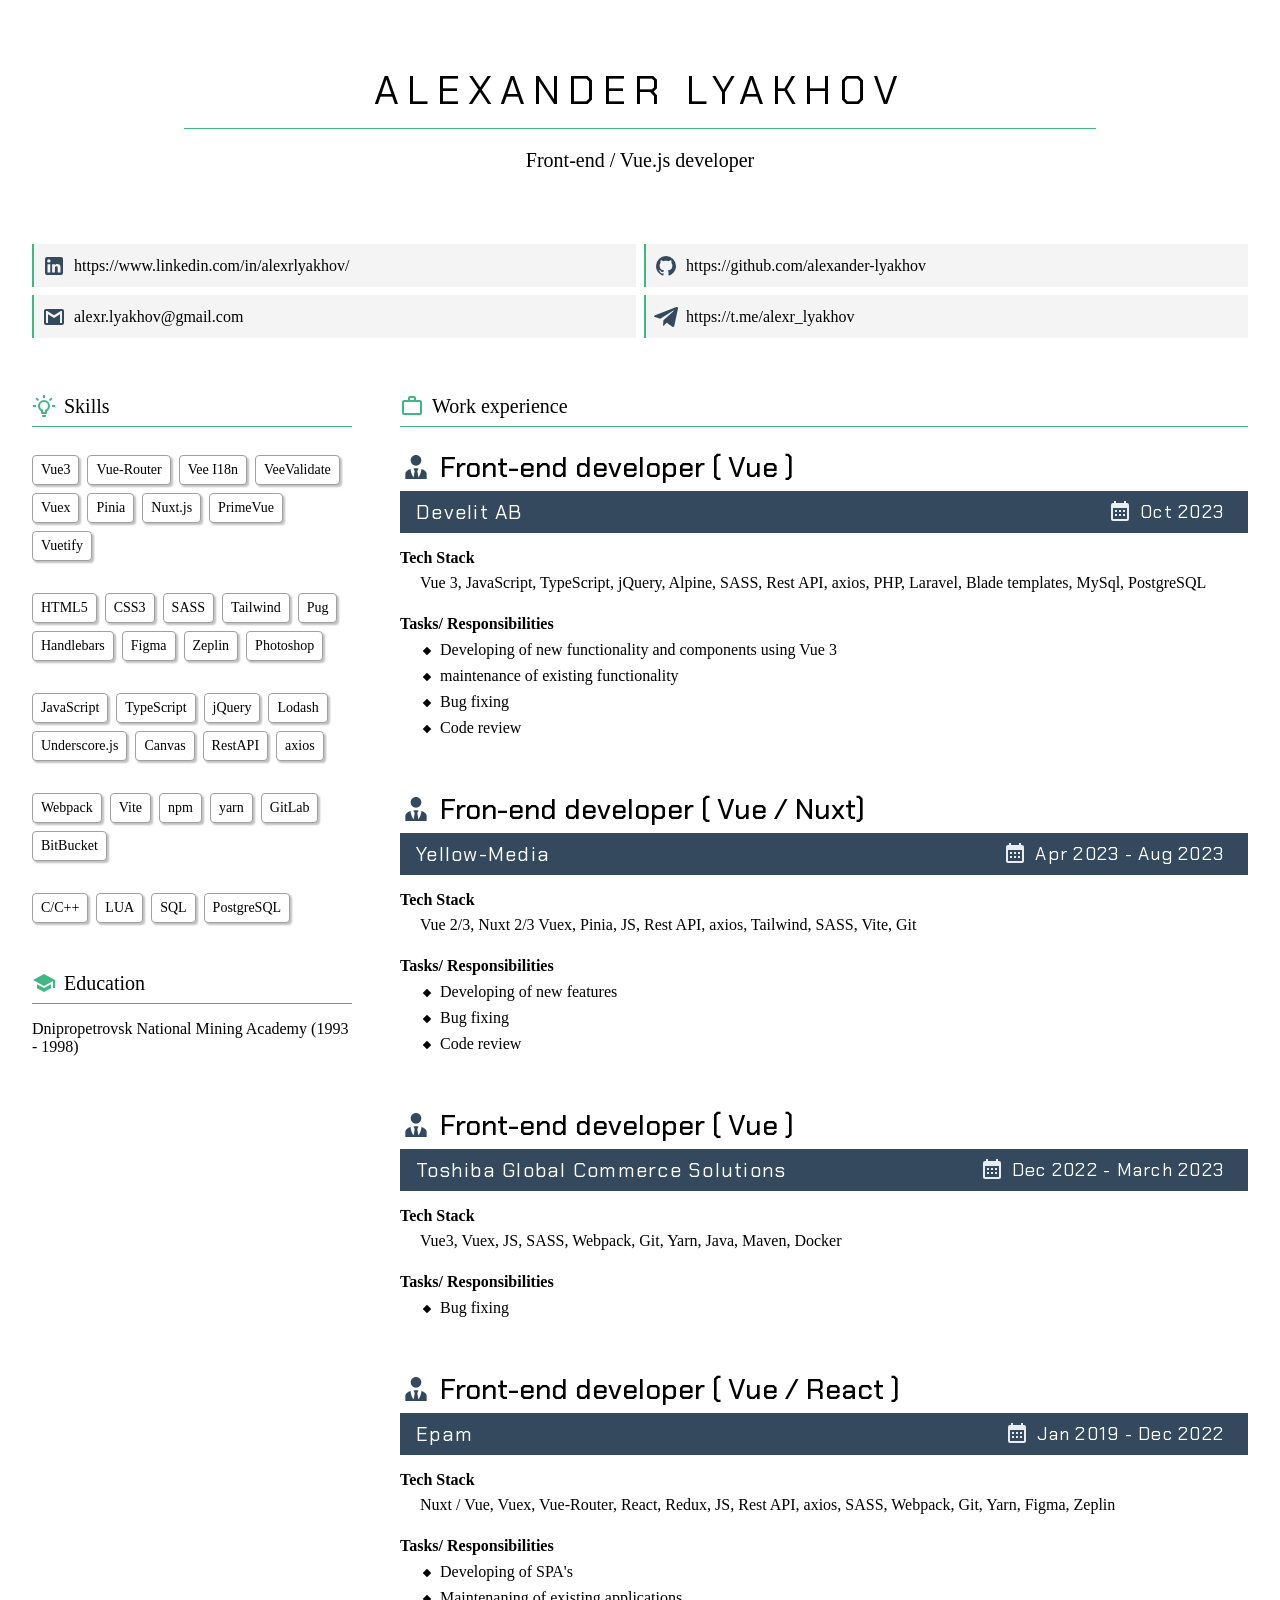
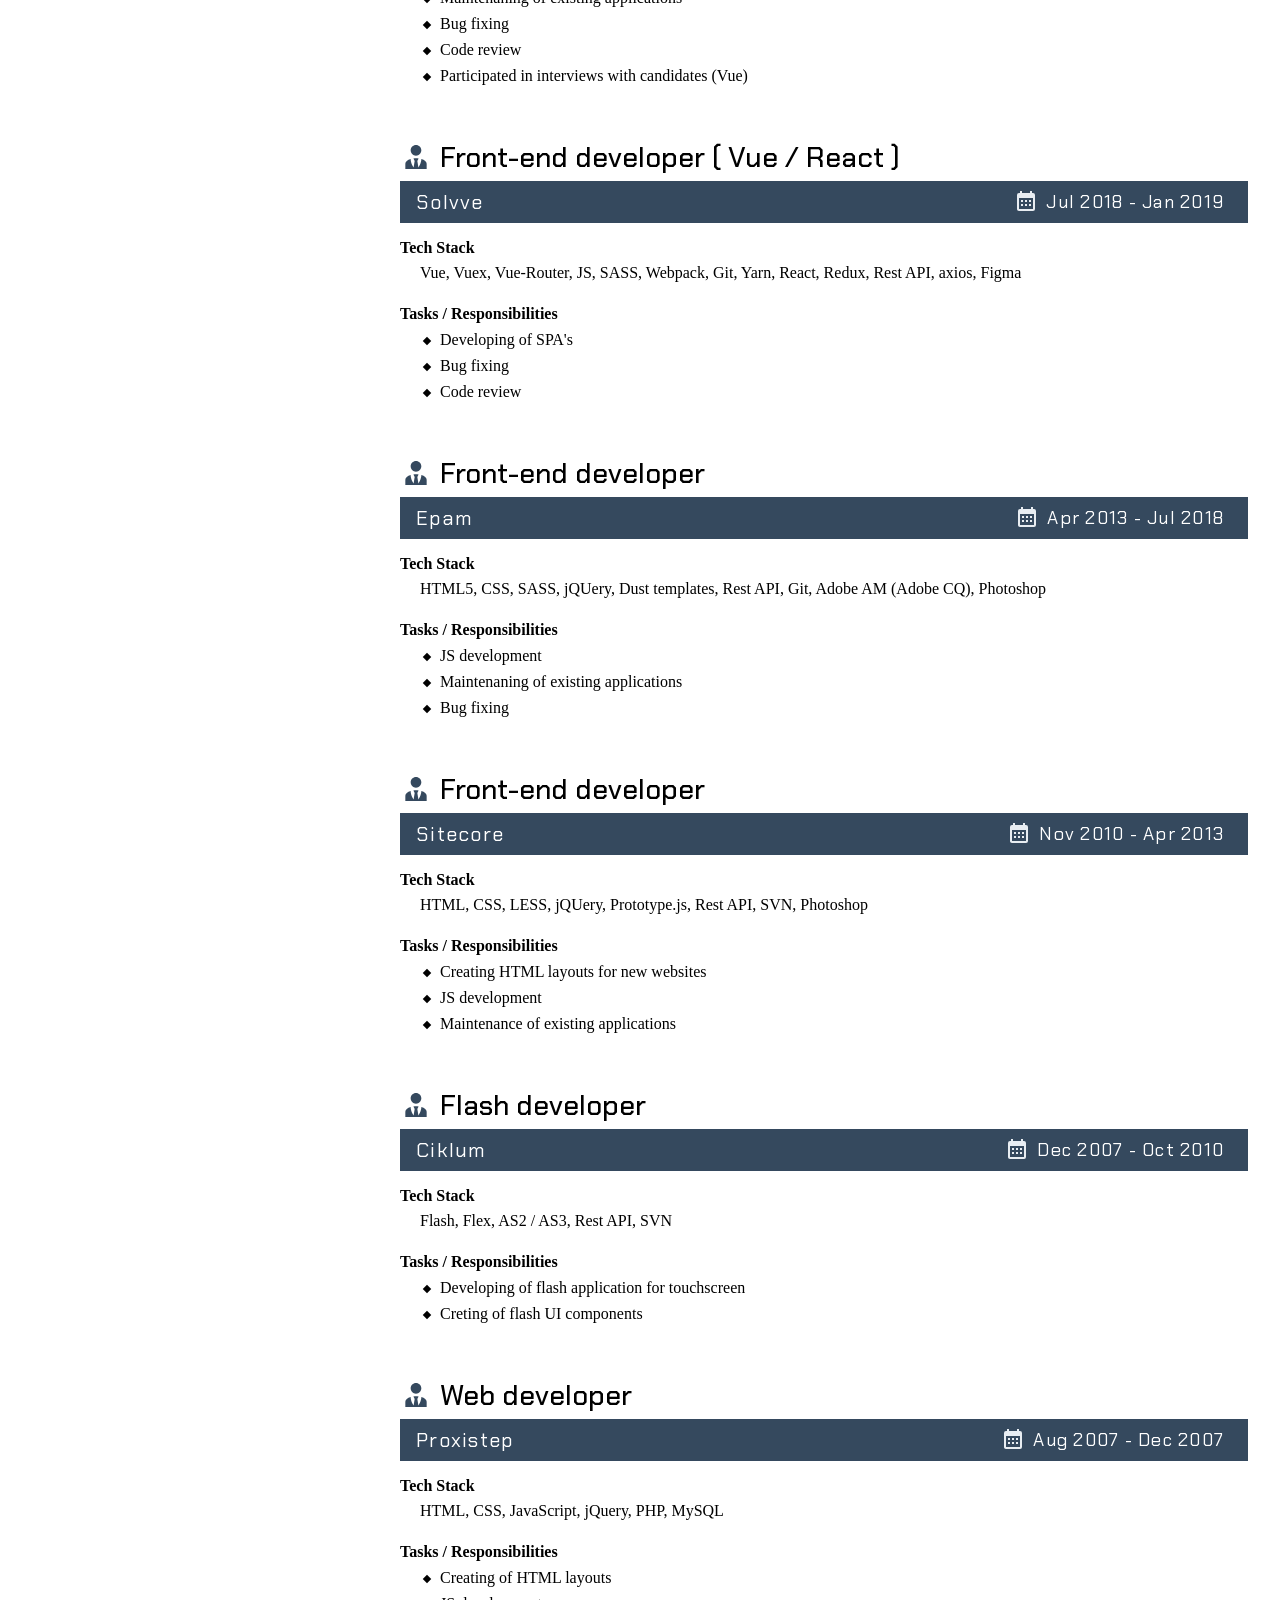
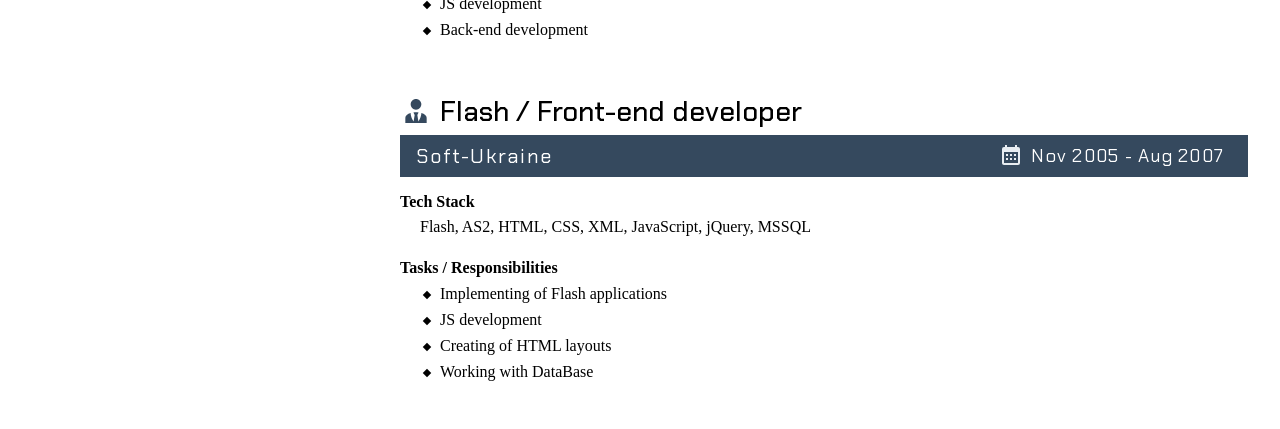
==== commit 0620087e: "..." ====
--- a/index.html
+++ b/index.html
@@ -18,15 +18,6 @@
 
     <div class="contacts">
       <div class="contact-item">
-        <a href="mailto:alexr.lyakhov@gmail.com" target="_blank">
-          <svg style="width:24px; height:24px" viewBox="0 0 24 24">
-            <path d="M20,18H18V9.25L12,13L6,9.25V18H4V6H5.2L12,10.25L18.8,6H20M20,4H4C2.89,4 2,4.89 2,6V18A2,2 0 0,0 4,20H20A2,2 0 0,0 22,18V6C22,4.89 21.1,4 20,4Z"></path>
-          </svg>
-          <span>alexr.lyakhov@gmail.com</span>
-        </a>
-      </div>
-
-      <div class="contact-item">
         <a href="https://www.linkedin.com/in/alexrlyakhov/" target="_blank">
           <svg style="width:24px; height:24px" viewBox="0 0 24 24">
             <title>linkedin</title><path d="M19 3A2 2 0 0 1 21 5V19A2 2 0 0 1 19 21H5A2 2 0 0 1 3 19V5A2 2 0 0 1 5 3H19M18.5 18.5V13.2A3.26 3.26 0 0 0 15.24 9.94C14.39 9.94 13.4 10.46 12.92 11.24V10.13H10.13V18.5H12.92V13.57C12.92 12.8 13.54 12.17 14.31 12.17A1.4 1.4 0 0 1 15.71 13.57V18.5H18.5M6.88 8.56A1.68 1.68 0 0 0 8.56 6.88C8.56 5.95 7.81 5.19 6.88 5.19A1.69 1.69 0 0 0 5.19 6.88C5.19 7.81 5.95 8.56 6.88 8.56M8.27 18.5V10.13H5.5V18.5H8.27Z" />
@@ -43,67 +34,95 @@
           <span>https://github.com/alexander-lyakhov</span>
         </a>
       </div>
+
+      <div class="contact-item">
+        <a href="mailto:alexr.lyakhov@gmail.com" target="_blank">
+          <svg xmlns="http://www.w3.org/2000/svg" viewBox="0 0 24 24">
+            <path d="M20,18H18V9.25L12,13L6,9.25V18H4V6H5.2L12,10.25L18.8,6H20M20,4H4C2.89,4 2,4.89 2,6V18A2,2 0 0,0 4,20H20A2,2 0 0,0 22,18V6C22,4.89 21.1,4 20,4Z"></path>
+          </svg>
+          <span>alexr.lyakhov@gmail.com</span>
+        </a>
+      </div>
+
+      <div class="contact-item">
+        <a href="mailto:alexr.lyakhov@gmail.com" target="_blank">
+          <svg xmlns="http://www.w3.org/2000/svg" viewBox="0 0 24 24">
+            <path d="m9.417 15.181-.397 5.584c.568 0 .814-.244 1.109-.537l2.663-2.545 5.518 4.041c1.012.564 1.725.267 1.998-.931l3.622-16.972.001-.001c.321-1.496-.541-2.081-1.527-1.714l-21.29 8.151c-1.453.564-1.431 1.374-.247 1.741l5.443 1.693 12.643-7.911c.595-.394 1.136-.176.691.218z"/>
+          </svg>
+          <span>https://t.me/alexr_lyakhov</span>
+        </a>
+      </div>
     </div>
 
-    <section class="skills">
-      <h2>
-        <svg xmlns="http://www.w3.org/2000/svg" viewBox="0 0 24 24"><title>lightbulb-on-outline</title><path d="M20,11H23V13H20V11M1,11H4V13H1V11M13,1V4H11V1H13M4.92,3.5L7.05,5.64L5.63,7.05L3.5,4.93L4.92,3.5M16.95,5.63L19.07,3.5L20.5,4.93L18.37,7.05L16.95,5.63M12,6A6,6 0 0,1 18,12C18,14.22 16.79,16.16 15,17.2V19A1,1 0 0,1 14,20H10A1,1 0 0,1 9,19V17.2C7.21,16.16 6,14.22 6,12A6,6 0 0,1 12,6M14,21V22A1,1 0 0,1 13,23H11A1,1 0 0,1 10,22V21H14M11,18H13V15.87C14.73,15.43 16,13.86 16,12A4,4 0 0,0 12,8A4,4 0 0,0 8,12C8,13.86 9.27,15.43 11,15.87V18Z" /></svg>
-        Skills
-      </h2>
-
-      <!--<h3>Front-end</h3>-->
-      <ul class="chips">
-        <li>Vue3</li>
-        <li>Vue-Router</li>
-        <li>Vee I18n</li>
-        <li>VeeValidate</li>
-        <li>Vuex</li>
-        <li>Pinia</li>
-        <li>Nuxt.js</li>
-        <li>PrimeVue</li>
-        <li>Vuetify</li>
-      </ul>
-
-      <ul class="chips">
-        <li>HTML5</li>
-        <li>CSS3</li>
-        <li>SASS</li>
-        <li>Tailwind</li>
-        <li>Pug</li>
-        <li>Handlebars</li>
-        <li>Figma</li>
-        <li>Zeplin</li>
-        <li>Photoshop</li>
-      </ul>
-
-      <ul class="chips">
-        <li>JavaScript</li>
-        <li>TypeScript</li>
-        <li>jQuery</li>
-        <li>Lodash</li>
-        <li>Underscore.js</li>
-        <li>Canvas</li>
-        <li>RestAPI</li>
-        <li>axios</li>
-      </ul>
-
-      <ul class="chips">
-        <li>Webpack</li>
-        <li>Vite</li>
-        <li>npm</li>
-        <li>yarn</li>
-        <li>GitLab</li>
-        <li>BitBucket</li>
-      </ul>
-
-      <!--<h3>Other</h3>-->
-      <ul class="chips">
-        <li>C/C++</li>
-        <li>LUA</li>
-        <li>SQL</li>
-        <li>PostgreSQL</li>
-      </ul>
-    </section>
+    <aside>
+      <section class="skills-01">
+        <h2>
+          <svg xmlns="http://www.w3.org/2000/svg" viewBox="0 0 24 24"><title>lightbulb-on-outline</title><path d="M20,11H23V13H20V11M1,11H4V13H1V11M13,1V4H11V1H13M4.92,3.5L7.05,5.64L5.63,7.05L3.5,4.93L4.92,3.5M16.95,5.63L19.07,3.5L20.5,4.93L18.37,7.05L16.95,5.63M12,6A6,6 0 0,1 18,12C18,14.22 16.79,16.16 15,17.2V19A1,1 0 0,1 14,20H10A1,1 0 0,1 9,19V17.2C7.21,16.16 6,14.22 6,12A6,6 0 0,1 12,6M14,21V22A1,1 0 0,1 13,23H11A1,1 0 0,1 10,22V21H14M11,18H13V15.87C14.73,15.43 16,13.86 16,12A4,4 0 0,0 12,8A4,4 0 0,0 8,12C8,13.86 9.27,15.43 11,15.87V18Z" /></svg>
+          Skills
+        </h2>
+
+        <!--<h3>Front-end</h3>-->
+        <ul class="chips">
+          <li>Vue3</li>
+          <li>Vue-Router</li>
+          <li>Vee I18n</li>
+          <li>VeeValidate</li>
+          <li>Vuex</li>
+          <li>Pinia</li>
+          <li>Nuxt.js</li>
+          <li>PrimeVue</li>
+          <li>Vuetify</li>
+        </ul>
+
+        <ul class="chips">
+          <li>HTML5</li>
+          <li>CSS3</li>
+          <li>SASS</li>
+          <li>Tailwind</li>
+          <li>Pug</li>
+          <li>Handlebars</li>
+          <li>Figma</li>
+          <li>Zeplin</li>
+          <li>Photoshop</li>
+        </ul>
+
+        <ul class="chips">
+          <li>JavaScript</li>
+          <li>TypeScript</li>
+          <li>jQuery</li>
+          <li>Lodash</li>
+          <li>Underscore.js</li>
+          <li>Canvas</li>
+          <li>RestAPI</li>
+          <li>axios</li>
+        </ul>
+
+        <ul class="chips">
+          <li>Webpack</li>
+          <li>Vite</li>
+          <li>npm</li>
+          <li>yarn</li>
+          <li>GitLab</li>
+          <li>BitBucket</li>
+        </ul>
+
+        <!--<h3>Other</h3>-->
+        <ul class="chips">
+          <li>C/C++</li>
+          <li>LUA</li>
+          <li>SQL</li>
+          <li>PostgreSQL</li>
+        </ul>
+      </section>
+
+      <section class="education">
+        <h2>
+          <svg xmlns="http://www.w3.org/2000/svg" viewBox="0 0 24 24"><title>school</title><path d="M12,3L1,9L12,15L21,10.09V17H23V9M5,13.18V17.18L12,21L19,17.18V13.18L12,17L5,13.18Z" /></svg>
+          Education
+        </h2>
+        Dnipropetrovsk National Mining Academy (1993 - 1998)
+      </section>
+    </aside>
 
     <section class="experience">
       <h2>
@@ -113,14 +132,12 @@
 
       <div class="job develit">
         <div class="job-title">
-          <!--<svg xmlns="http://www.w3.org/2000/svg" viewBox="0 0 24 24"><title>briefcase-account</title><path d="M20,6H16V4A2,2 0 0,0 14,2H10C8.89,2 8,2.89 8,4V6H4C2.89,6 2,6.89 2,8V19A2,2 0 0,0 4,21H20A2,2 0 0,0 22,19V8A2,2 0 0,0 20,6M10,4H14V6H10V4M12,9A2.5,2.5 0 0,1 14.5,11.5A2.5,2.5 0 0,1 12,14A2.5,2.5 0 0,1 9.5,11.5A2.5,2.5 0 0,1 12,9M17,19H7V17.75C7,16.37 9.24,15.25 12,15.25C14.76,15.25 17,16.37 17,17.75V19Z" /></svg>-->
-          <!--<svg xmlns="http://www.w3.org/2000/svg" viewBox="0 0 24 24"><title>account-circle</title><path d="M12,19.2C9.5,19.2 7.29,17.92 6,16C6.03,14 10,12.9 12,12.9C14,12.9 17.97,14 18,16C16.71,17.92 14.5,19.2 12,19.2M12,5A3,3 0 0,1 15,8A3,3 0 0,1 12,11A3,3 0 0,1 9,8A3,3 0 0,1 12,5M12,2A10,10 0 0,0 2,12A10,10 0 0,0 12,22A10,10 0 0,0 22,12C22,6.47 17.5,2 12,2Z" /></svg>-->
-          <svg xmlns="http://www.w3.org/2000/svg" viewBox="0 0 24 24"><title>account-tie</title><path d="M12 3C14.21 3 16 4.79 16 7S14.21 11 12 11 8 9.21 8 7 9.79 3 12 3M16 13.54C16 14.6 15.72 17.07 13.81 19.83L13 15L13.94 13.12C13.32 13.05 12.67 13 12 13S10.68 13.05 10.06 13.12L11 15L10.19 19.83C8.28 17.07 8 14.6 8 13.54C5.61 14.24 4 15.5 4 17V21H20V17C20 15.5 18.4 14.24 16 13.54Z" /></svg>
-          Vue / Front-end developer
-        </div>
-
-        <div class="job-subtitle">
-          <span>Develit AB</span>
+          <svg xmlns="http://www.w3.org/2000/svg" viewBox="0 0 24 24"><title>account-tie</title><path d="M12 3C14.21 3 16 4.79 16 7S14.21 11 12 11 8 9.21 8 7 9.79 3 12 3M16 13.54C16 14.6 15.72 17.07 13.81 19.83L13 15L13.94 13.12C13.32 13.05 12.67 13 12 13S10.68 13.05 10.06 13.12L11 15L10.19 19.83C8.28 17.07 8 14.6 8 13.54C5.61 14.24 4 15.5 4 17V21H20V17C20 15.5 18.4 14.24 16 13.54Z" /></svg>
+          Front-end developer ( Vue )
+        </div>
+
+        <div class="job-subtitle">
+          Develit AB
           <span class="interval">
             <svg xmlns="http://www.w3.org/2000/svg" viewBox="0 0 24 24"><title>calendar-month</title><path d="M9,10V12H7V10H9M13,10V12H11V10H13M17,10V12H15V10H17M19,3A2,2 0 0,1 21,5V19A2,2 0 0,1 19,21H5C3.89,21 3,20.1 3,19V5A2,2 0 0,1 5,3H6V1H8V3H16V1H18V3H19M19,19V8H5V19H19M9,14V16H7V14H9M13,14V16H11V14H13M17,14V16H15V14H17Z" /></svg>
             Oct 2023
@@ -142,7 +159,8 @@
       <div class="job ym">
         <div class="job-title">
           <svg xmlns="http://www.w3.org/2000/svg" viewBox="0 0 24 24"><title>account-tie</title><path d="M12 3C14.21 3 16 4.79 16 7S14.21 11 12 11 8 9.21 8 7 9.79 3 12 3M16 13.54C16 14.6 15.72 17.07 13.81 19.83L13 15L13.94 13.12C13.32 13.05 12.67 13 12 13S10.68 13.05 10.06 13.12L11 15L10.19 19.83C8.28 17.07 8 14.6 8 13.54C5.61 14.24 4 15.5 4 17V21H20V17C20 15.5 18.4 14.24 16 13.54Z" /></svg>
-          Vue / Nuxt developer
+          <!--Vue / Nuxt developer-->
+          Fron-end developer ( Vue / Nuxt)
         </div>
 
         <div class="job-subtitle">
@@ -167,7 +185,7 @@
       <div class="job toshiba">
         <div class="job-title">
           <svg xmlns="http://www.w3.org/2000/svg" viewBox="0 0 24 24"><title>account-tie</title><path d="M12 3C14.21 3 16 4.79 16 7S14.21 11 12 11 8 9.21 8 7 9.79 3 12 3M16 13.54C16 14.6 15.72 17.07 13.81 19.83L13 15L13.94 13.12C13.32 13.05 12.67 13 12 13S10.68 13.05 10.06 13.12L11 15L10.19 19.83C8.28 17.07 8 14.6 8 13.54C5.61 14.24 4 15.5 4 17V21H20V17C20 15.5 18.4 14.24 16 13.54Z" /></svg>
-          Vue / Front-end developer
+          Front-end developer ( Vue )
         </div>
 
         <div class="job-subtitle">
@@ -190,7 +208,7 @@
       <div class="job epam-2">
         <div class="job-title">
           <svg xmlns="http://www.w3.org/2000/svg" viewBox="0 0 24 24"><title>account-tie</title><path d="M12 3C14.21 3 16 4.79 16 7S14.21 11 12 11 8 9.21 8 7 9.79 3 12 3M16 13.54C16 14.6 15.72 17.07 13.81 19.83L13 15L13.94 13.12C13.32 13.05 12.67 13 12 13S10.68 13.05 10.06 13.12L11 15L10.19 19.83C8.28 17.07 8 14.6 8 13.54C5.61 14.24 4 15.5 4 17V21H20V17C20 15.5 18.4 14.24 16 13.54Z" /></svg>
-          Vue / Front-end developer
+          Front-end developer ( Vue / React )
         </div>
 
         <div class="job-subtitle">
@@ -202,7 +220,7 @@
         </div>
 
         <h3>Tech Stack</h3>
-        <p>Nuxt / Vue, Vuex, Vue-Router, Storybook, JS, Rest API, axios, SASS, Webpack, Git, Yarn, Figma, Zeplin</p>
+        <p>Nuxt / Vue, Vuex, Vue-Router, React, Redux, JS, Rest API, axios, SASS, Webpack, Git, Yarn, Figma, Zeplin</p>
 
         <h3>Tasks/ Responsibilities</h3>
         <ul>
@@ -217,7 +235,7 @@
       <div class="job solvve">
         <div class="job-title">
           <svg xmlns="http://www.w3.org/2000/svg" viewBox="0 0 24 24"><title>account-tie</title><path d="M12 3C14.21 3 16 4.79 16 7S14.21 11 12 11 8 9.21 8 7 9.79 3 12 3M16 13.54C16 14.6 15.72 17.07 13.81 19.83L13 15L13.94 13.12C13.32 13.05 12.67 13 12 13S10.68 13.05 10.06 13.12L11 15L10.19 19.83C8.28 17.07 8 14.6 8 13.54C5.61 14.24 4 15.5 4 17V21H20V17C20 15.5 18.4 14.24 16 13.54Z" /></svg>
-          Vue developer / React developer
+          Front-end developer ( Vue / React )
         </div>
 
         <div class="job-subtitle">
@@ -364,11 +382,6 @@
         </ul>
       </div>
     </section>
-
-    <section class="education">
-      <h2>Education</h2>
-      Dnipropetrovsk National Mining Academy (1993 - 1998)
-    </section>
   </main>
 </body>
 </html>
--- a/css/index.css
+++ b/css/index.css
@@ -1 +1 @@
-@import"https://fonts.googleapis.com/css2?family=Chakra+Petch:ital,wght@0,300;0,400;0,500;0,600;0,700;1,300;1,400;1,500;1,600;1,700&family=Open+Sans:ital,wght@0,300..800;1,300..800&display=swap";.open-sans-cv{font-family:"Open Sans",sans-serif;font-optical-sizing:auto;font-weight:400;font-style:normal;font-variation-settings:"wdth" 100}.gray-tone{background:#f8f8f8;border:1px solid #ccc;padding:1rem .75rem}.blue-tone{background:rgb(225.0734693878,231.4408163265,238.1265306122);border:2px solid #35495e;padding:1rem}.blank-tone{background:#fff;border:none}.interval-green{font:1rem verdana,"lucida console";font-weight:bold;color:#fff;background:#41b883;text-shadow:1px 1px 1px rgba(0,0,0,.5019607843)}.interval-green:before{border-left:10px solid rgba(0,0,0,0);border-right:10px solid #41b883;border-top:18px solid rgba(0,0,0,0);border-bottom:18px solid #41b883}.interval-white{font:1rem verdana,"lucida console";color:#000;background:#fff}.interval-white:before{border-left:10px solid rgba(0,0,0,0);border-right:10px solid #fff;border-top:18px solid rgba(0,0,0,0);border-bottom:18px solid #fff}*{box-sizing:border-box;margin:0;padding:0}html,body{font:16px verdana;color:#000;background:#404040}main{background:#fff;display:grid;gap:2rem 3rem;grid-template-columns:320px 1fr;min-width:320px;max-width:1280px;min-height:100vh;margin:auto;padding:1.25rem 2rem 2.5rem}header{grid-column:-1/1;text-align:center;width:75%;margin:auto;padding:2rem 0 2rem}header .title{font:2.5rem "Chakra Petch",verdana;font-weight:400;padding:.75rem 0;letter-spacing:8px;text-transform:uppercase}header .subtitle{font-size:1.25rem;color:#fff;background:#41b883;border-radius:6px;display:inline-flex;margin-top:.75rem;padding:.5rem 1rem}.contacts{grid-column:-1/1}.contacts .contact-item{line-height:2.2}.contacts .contact-item a{display:flex;gap:.25rem;align-items:center}.contacts .contact-item svg{display:block;width:24px;height:24px;fill:#35495e}h2{font:1.25rem verdana;border-bottom:1px solid #41b883;display:flex;align-items:center;gap:.5rem;padding-bottom:.5rem}h2 svg{width:24px;height:24px;fill:#41b883}h2:not(first-child){margin:.5rem 0 1rem}h3{font-weight:bold;margin-top:1rem}p{line-height:1.5;padding:.25rem 1.5rem}a{color:inherit;text-decoration:none}.chips{display:flex;flex-wrap:wrap;align-items:flex-start;align-content:flex-start;padding-top:.25rem}.chips li{background:#fff;border:1px solid gray;border-radius:4px;box-shadow:2px 2px 2px rgba(0,0,0,.2509803922);display:block;margin:.25rem .25rem 0 0;padding:.375rem .5rem}.chips:not(:first-of-type){margin-top:1.25rem}section{border-radius:6px;margin:1rem 0}section .job{box-sizing:content-box;margin-top:3rem}section .job-title{font-family:"Chakra Petch",verdana;font-size:1.75rem;font-weight:500;display:flex;align-items:center;gap:.5rem;align-items:center;height:2rem}section .job-title svg{width:32px;height:32px;fill:#35495e}section .job-subtitle{font-family:"Chakra Petch",verdana;font-size:1.25rem;color:#fff;background:#35495e;letter-spacing:1.25px;display:flex;justify-content:space-between;align-items:center;margin:.5rem 0 0 0;padding:.5rem 1rem}section .job .interval{font-size:1.125rem;color:#fff;display:flex;gap:.5rem;align-items:center;height:100%;padding:0 .5rem;position:relative}section .job .interval svg{width:24px;height:24px;fill:rgb(231.5959183673,236.5755102041,241.8040816327)}section .job h3{padding:0 .5rem}section .job ul{padding:.25rem 1.5rem}section .job ul li{padding:.25rem 1rem;position:relative}section .job ul li:before{content:"";display:block;background:#000;width:6px;height:6px;position:absolute;left:0;top:11px;transform:rotate(45deg)}section.contacts>div{display:grid;grid-template-columns:repeat(2, 1fr);grid-gap:.5rem .75rem}section.contacts .item{background:#fff;display:flex;align-items:center;height:40px}section.contacts .item-icon{background:#35495e;border:1px solid #000;display:flex;justify-content:center;align-items:center;width:48px;height:40px}section.contacts .item span,section.contacts .item a{border:1px solid silver;border-left:none;display:flex;align-items:center;width:100%;height:100%;padding:0 .75rem}section.contacts .item-ln{grid-column:1/-1}@media screen and (max-width: 900px){html{font-size:.875rem}section.contacts>div{grid-template-columns:1fr}section .job-title .interval:before{border-left:10px solid rgba(0,0,0,0);border-right:10px solid #fff;border-top:18px solid rgba(0,0,0,0);border-bottom:18px solid #fff}}@media print{html,body{font-size:11px;background:#fff;width:100%}main{width:100%;grid-template-columns:256px 1fr}section.contacts>div{grid-template-columns:1fr}}
+@import"https://fonts.googleapis.com/css2?family=Chakra+Petch:ital,wght@0,300;0,400;0,500;0,600;0,700;1,300;1,400;1,500;1,600;1,700&family=Open+Sans:ital,wght@0,300..800;1,300..800&display=swap";.open-sans-cv{font-family:"Open Sans",sans-serif;font-optical-sizing:auto;font-weight:400;font-style:normal;font-variation-settings:"wdth" 100}.gray-tone{background:#f8f8f8;border:1px solid #ccc;padding:1rem .75rem}.blue-tone{background:rgb(225.0734693878,231.4408163265,238.1265306122);border:2px solid #35495e;padding:1rem}.blank-tone{background:#fff;border:none}.interval-green{font:1rem verdana,"lucida console";font-weight:bold;color:#fff;background:#41b883;text-shadow:1px 1px 1px rgba(0,0,0,.5019607843)}.interval-green:before{border-left:10px solid rgba(0,0,0,0);border-right:10px solid #41b883;border-top:18px solid rgba(0,0,0,0);border-bottom:18px solid #41b883}.interval-white{font:1rem verdana,"lucida console";color:#000;background:#fff}.interval-white:before{border-left:10px solid rgba(0,0,0,0);border-right:10px solid #fff;border-top:18px solid rgba(0,0,0,0);border-bottom:18px solid #fff}*{box-sizing:border-box;margin:0;padding:0}html,body{font:16px verdana;color:#000;background:#404040}main{background:#fff;display:grid;gap:2rem 3rem;grid-template-columns:320px 1fr;min-width:320px;max-width:1280px;min-height:100vh;margin:auto;padding:1.25rem 2rem 2.5rem}header{grid-column:-1/1;text-align:center;width:75%;margin:auto;padding:2rem 0 2rem}header .title{font:2.5rem "Chakra Petch",verdana;font-weight:400;border-bottom:1px solid #41b883;padding:.75rem 0;letter-spacing:8px;text-transform:uppercase}header .subtitle{font-size:1.25rem;margin-top:.75rem;padding:.5rem 1rem}.contacts{grid-column:-1/1;display:grid;grid-template-columns:1fr 1fr;gap:8px;margin-bottom:1rem}.contacts .contact-item{background:#f4f4f4;border-left:2px solid #41b883;line-height:2.2;padding:4px 8px}.contacts .contact-item a{display:flex;gap:.5rem;align-items:center}.contacts .contact-item svg{display:block;width:24px;height:24px;fill:#35495e}h2{font:1.25rem verdana;border-bottom:1px solid #41b883;display:flex;align-items:center;gap:.5rem;padding-bottom:.5rem}h2 svg{width:24px;height:24px;fill:#41b883}h2:not(first-child){margin:.5rem 0 1rem}h3{font-weight:bold;margin-top:1rem}p{line-height:1.5;padding:.25rem 1.25rem}a{color:inherit;text-decoration:none}.chips{display:flex;flex-wrap:wrap;align-items:flex-start;align-content:flex-start;padding-top:.25rem}.chips li{font-size:.875rem;background:#fff;border:1px solid #a0a0a0;border-radius:4px;box-shadow:2px 2px 2px rgba(0,0,0,.2509803922);display:block;margin:.5rem .5rem 0 0;padding:.375rem .5rem;cursor:default}.chips:not(:first-of-type){margin-top:1.25rem}aside section:not(:first-child){margin-top:3rem}section{border-radius:6px}section .job{box-sizing:content-box;margin-top:3rem}section .job:first-of-type{margin-top:1.5rem}section .job-title{font-family:"Chakra Petch",verdana;font-size:1.75rem;font-weight:500;display:flex;align-items:center;gap:.5rem;align-items:center;height:2rem}section .job-title svg{width:32px;height:32px;fill:#35495e}section .job-subtitle{font-family:"Chakra Petch",verdana;font-size:1.25rem;color:#fff;background:#35495e;letter-spacing:1.25px;display:flex;justify-content:space-between;align-items:center;margin:.5rem 0 0 0;padding:.5rem 1rem}section .job-subtitle span{display:flex;align-items:center;gap:.5rem}section .job .interval{font-size:1.125rem;color:#fff;height:100%;padding:0 .5rem}section .job .interval svg{width:24px;height:24px;fill:rgb(231.5959183673,236.5755102041,241.8040816327)}section .job ul{padding:.25rem 1.5rem}section .job ul li{padding:.25rem 1rem;position:relative}section .job ul li:before{content:"";display:block;background:#000;width:6px;height:6px;position:absolute;left:0;top:11px;transform:rotate(45deg)}@media screen and (max-width: 960px){html{font-size:.875rem}main{grid-template-columns:1fr}section .job-title .interval:before{border-left:10px solid rgba(0,0,0,0);border-right:10px solid #fff;border-top:18px solid rgba(0,0,0,0);border-bottom:18px solid #fff}}@media screen and (max-width: 830px){.contacts{grid-template-columns:1fr}}@media print{html,body{font-size:12px;background:#fff;width:100%}main{width:100%;grid-template-columns:256px 1fr}section.contacts>div{grid-template-columns:1fr}}
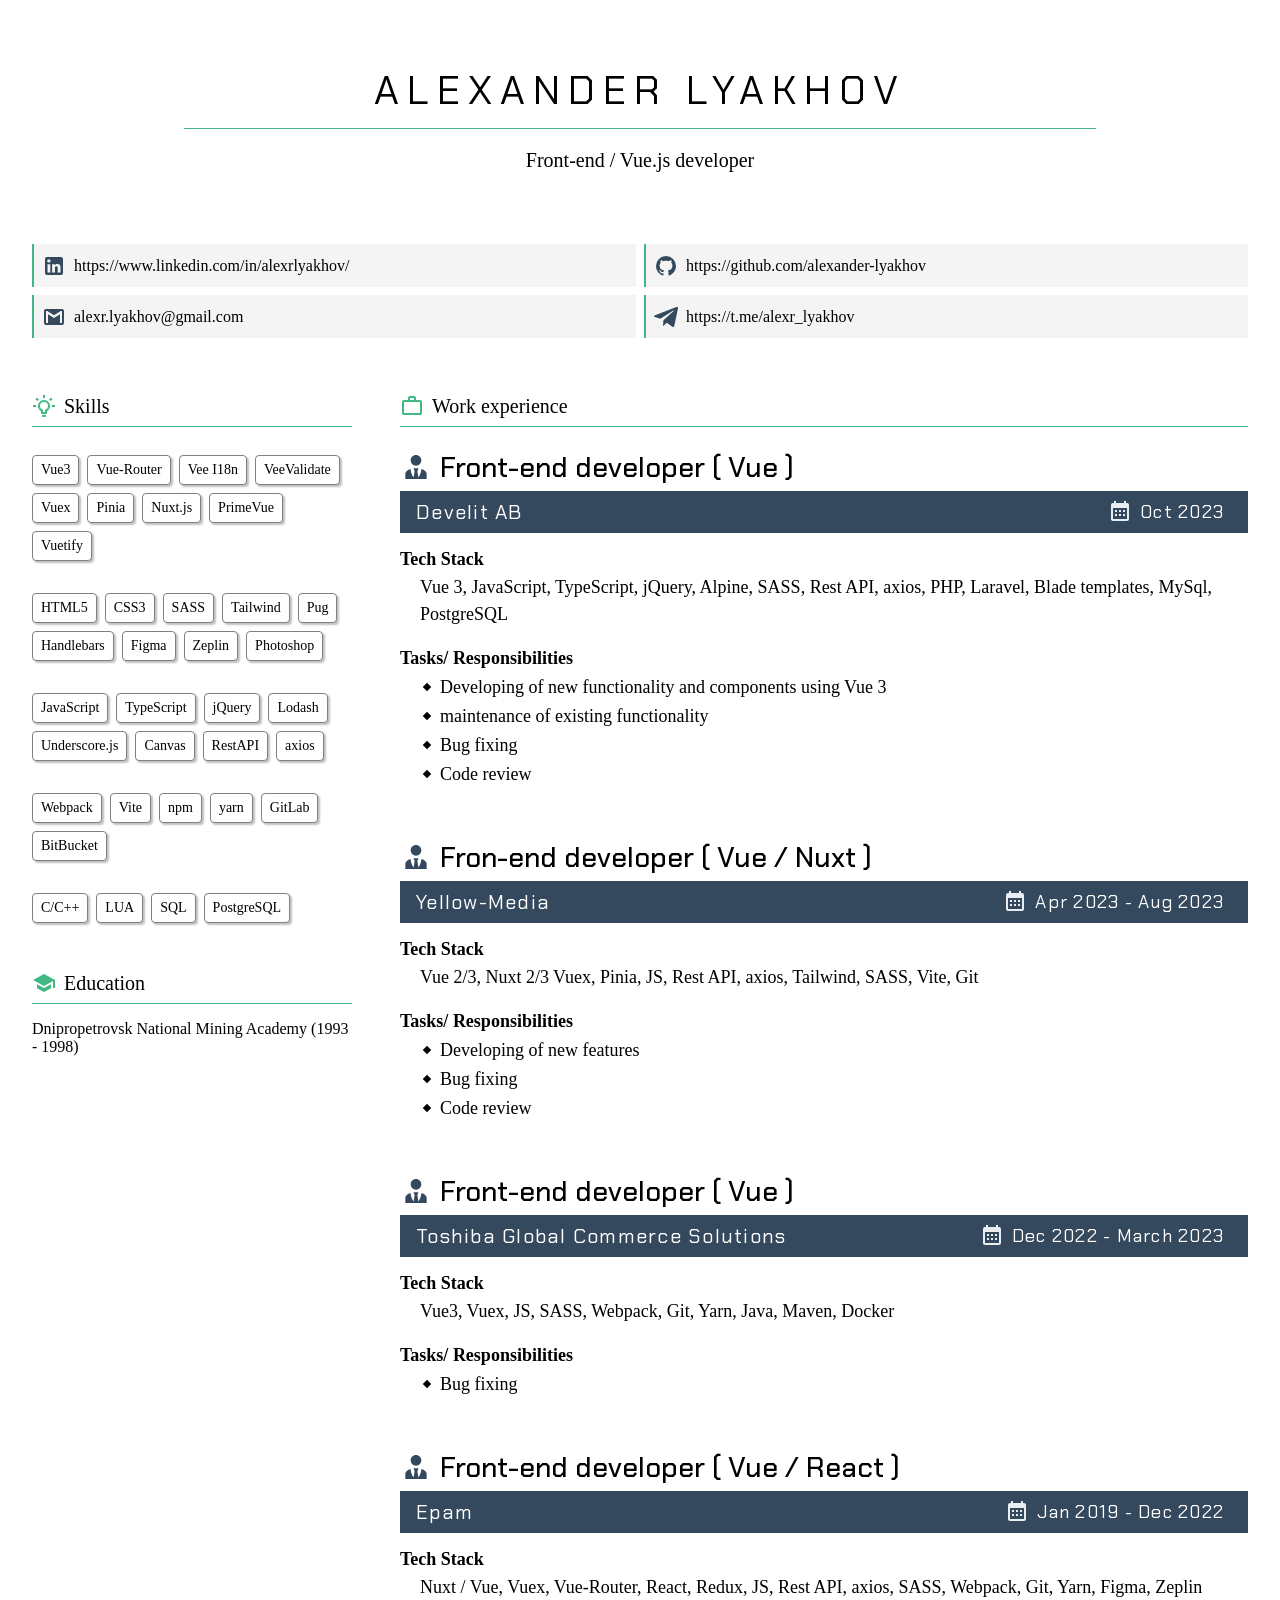
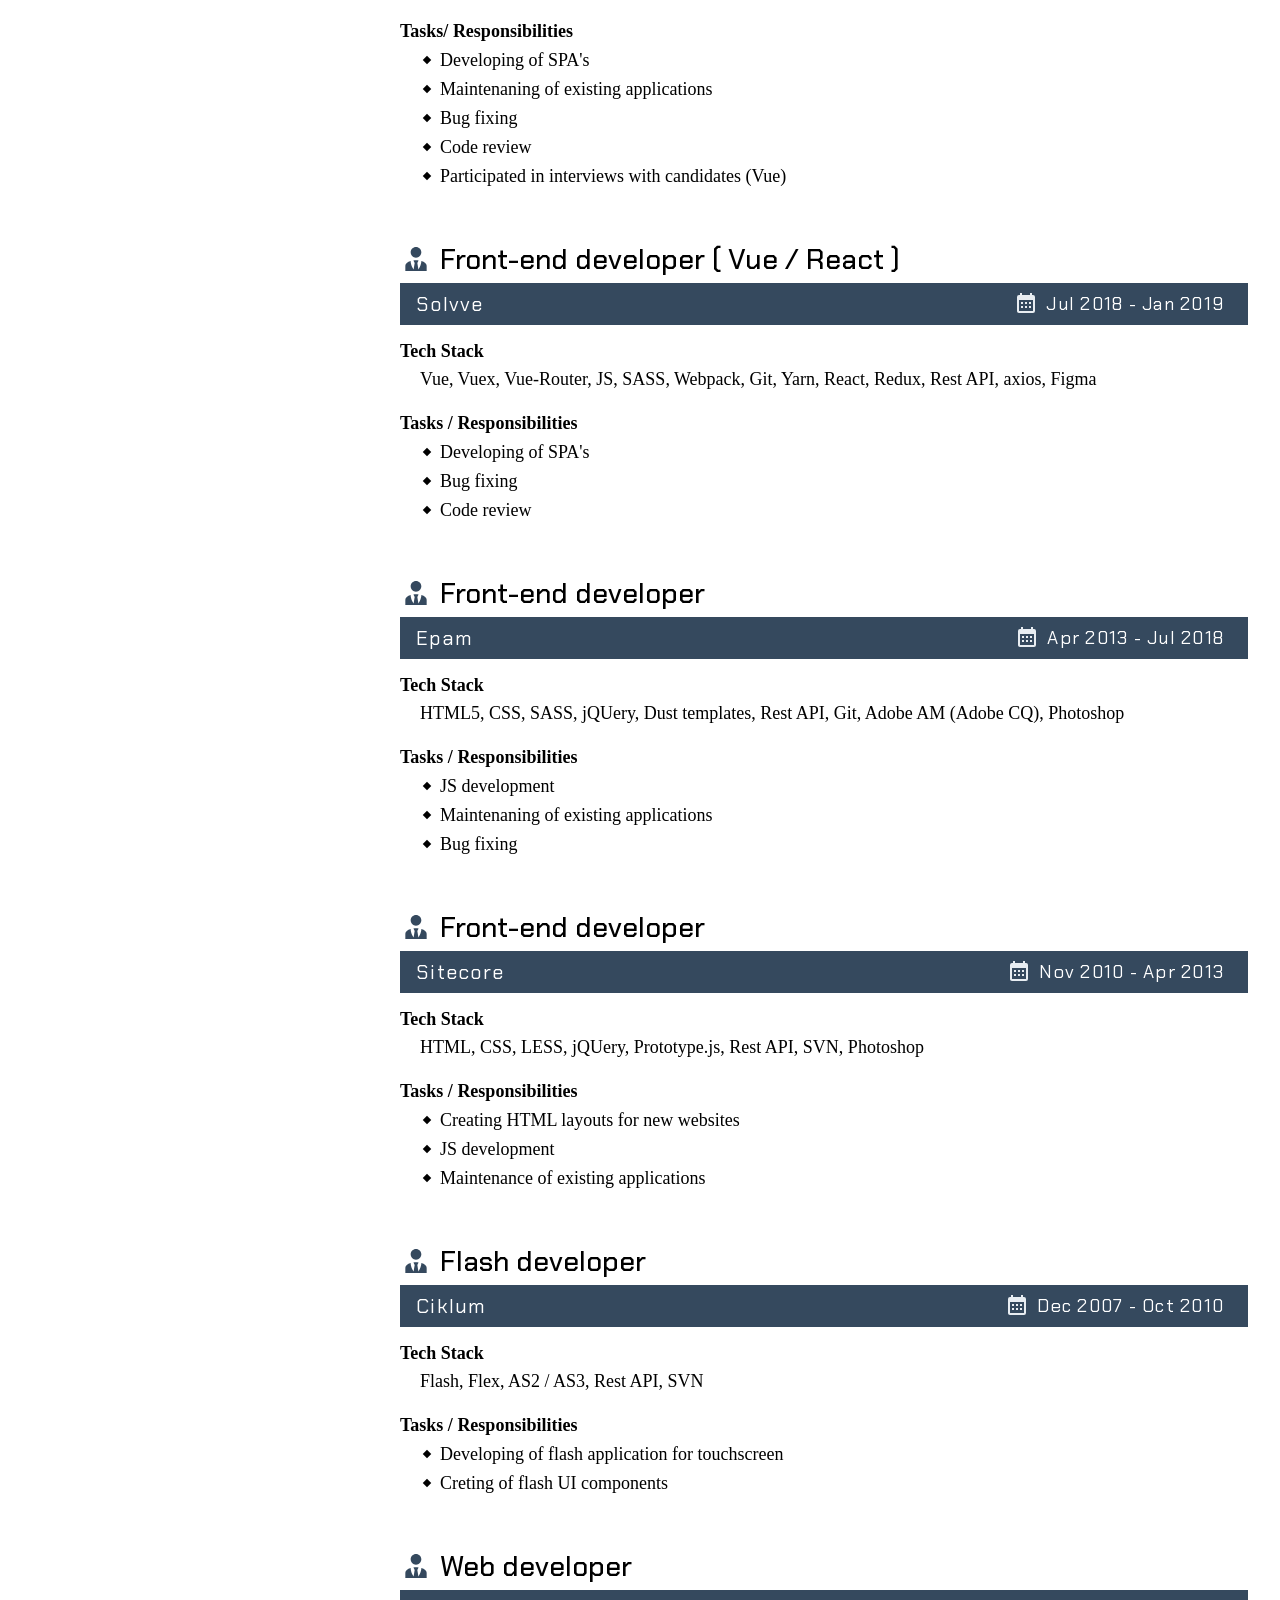
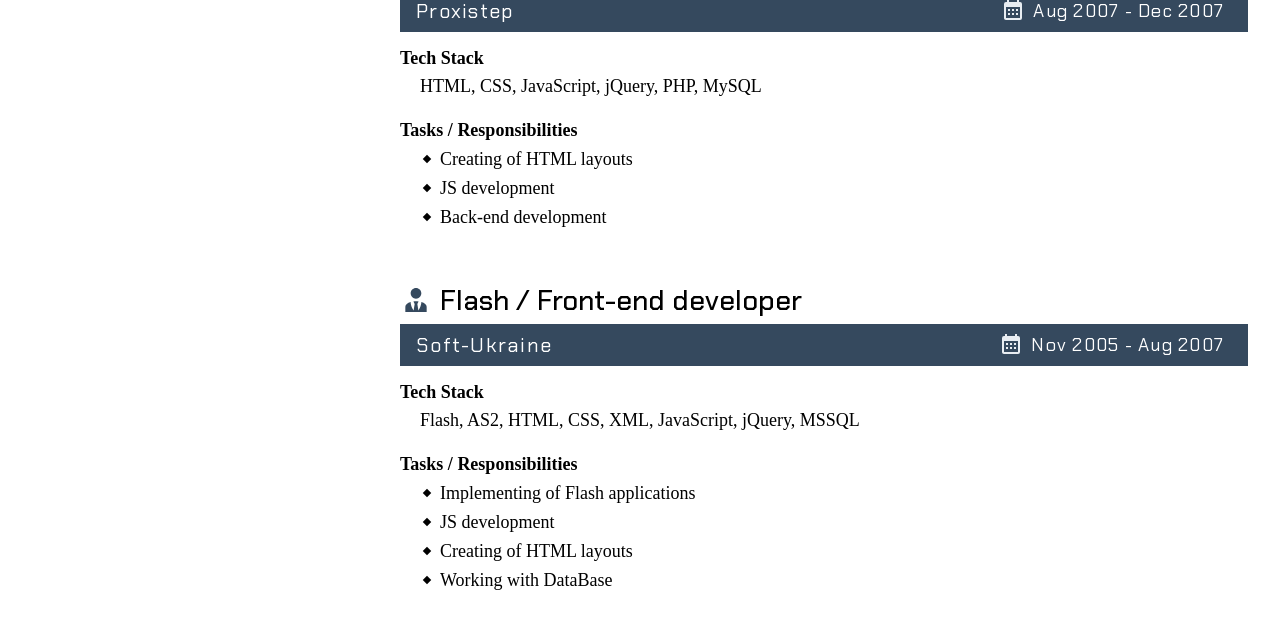
==== commit 78fd0a06: "..." ====
--- a/index.html
+++ b/index.html
@@ -160,7 +160,7 @@
         <div class="job-title">
           <svg xmlns="http://www.w3.org/2000/svg" viewBox="0 0 24 24"><title>account-tie</title><path d="M12 3C14.21 3 16 4.79 16 7S14.21 11 12 11 8 9.21 8 7 9.79 3 12 3M16 13.54C16 14.6 15.72 17.07 13.81 19.83L13 15L13.94 13.12C13.32 13.05 12.67 13 12 13S10.68 13.05 10.06 13.12L11 15L10.19 19.83C8.28 17.07 8 14.6 8 13.54C5.61 14.24 4 15.5 4 17V21H20V17C20 15.5 18.4 14.24 16 13.54Z" /></svg>
           <!--Vue / Nuxt developer-->
-          Fron-end developer ( Vue / Nuxt)
+          Fron-end developer ( Vue / Nuxt )
         </div>
 
         <div class="job-subtitle">
--- a/css/index.css
+++ b/css/index.css
@@ -1 +1 @@
-@import"https://fonts.googleapis.com/css2?family=Chakra+Petch:ital,wght@0,300;0,400;0,500;0,600;0,700;1,300;1,400;1,500;1,600;1,700&family=Open+Sans:ital,wght@0,300..800;1,300..800&display=swap";.open-sans-cv{font-family:"Open Sans",sans-serif;font-optical-sizing:auto;font-weight:400;font-style:normal;font-variation-settings:"wdth" 100}.gray-tone{background:#f8f8f8;border:1px solid #ccc;padding:1rem .75rem}.blue-tone{background:rgb(225.0734693878,231.4408163265,238.1265306122);border:2px solid #35495e;padding:1rem}.blank-tone{background:#fff;border:none}.interval-green{font:1rem verdana,"lucida console";font-weight:bold;color:#fff;background:#41b883;text-shadow:1px 1px 1px rgba(0,0,0,.5019607843)}.interval-green:before{border-left:10px solid rgba(0,0,0,0);border-right:10px solid #41b883;border-top:18px solid rgba(0,0,0,0);border-bottom:18px solid #41b883}.interval-white{font:1rem verdana,"lucida console";color:#000;background:#fff}.interval-white:before{border-left:10px solid rgba(0,0,0,0);border-right:10px solid #fff;border-top:18px solid rgba(0,0,0,0);border-bottom:18px solid #fff}*{box-sizing:border-box;margin:0;padding:0}html,body{font:16px verdana;color:#000;background:#404040}main{background:#fff;display:grid;gap:2rem 3rem;grid-template-columns:320px 1fr;min-width:320px;max-width:1280px;min-height:100vh;margin:auto;padding:1.25rem 2rem 2.5rem}header{grid-column:-1/1;text-align:center;width:75%;margin:auto;padding:2rem 0 2rem}header .title{font:2.5rem "Chakra Petch",verdana;font-weight:400;border-bottom:1px solid #41b883;padding:.75rem 0;letter-spacing:8px;text-transform:uppercase}header .subtitle{font-size:1.25rem;margin-top:.75rem;padding:.5rem 1rem}.contacts{grid-column:-1/1;display:grid;grid-template-columns:1fr 1fr;gap:8px;margin-bottom:1rem}.contacts .contact-item{background:#f4f4f4;border-left:2px solid #41b883;line-height:2.2;padding:4px 8px}.contacts .contact-item a{display:flex;gap:.5rem;align-items:center}.contacts .contact-item svg{display:block;width:24px;height:24px;fill:#35495e}h2{font:1.25rem verdana;border-bottom:1px solid #41b883;display:flex;align-items:center;gap:.5rem;padding-bottom:.5rem}h2 svg{width:24px;height:24px;fill:#41b883}h2:not(first-child){margin:.5rem 0 1rem}h3{font-weight:bold;margin-top:1rem}p{line-height:1.5;padding:.25rem 1.25rem}a{color:inherit;text-decoration:none}.chips{display:flex;flex-wrap:wrap;align-items:flex-start;align-content:flex-start;padding-top:.25rem}.chips li{font-size:.875rem;background:#fff;border:1px solid #a0a0a0;border-radius:4px;box-shadow:2px 2px 2px rgba(0,0,0,.2509803922);display:block;margin:.5rem .5rem 0 0;padding:.375rem .5rem;cursor:default}.chips:not(:first-of-type){margin-top:1.25rem}aside section:not(:first-child){margin-top:3rem}section{border-radius:6px}section .job{box-sizing:content-box;margin-top:3rem}section .job:first-of-type{margin-top:1.5rem}section .job-title{font-family:"Chakra Petch",verdana;font-size:1.75rem;font-weight:500;display:flex;align-items:center;gap:.5rem;align-items:center;height:2rem}section .job-title svg{width:32px;height:32px;fill:#35495e}section .job-subtitle{font-family:"Chakra Petch",verdana;font-size:1.25rem;color:#fff;background:#35495e;letter-spacing:1.25px;display:flex;justify-content:space-between;align-items:center;margin:.5rem 0 0 0;padding:.5rem 1rem}section .job-subtitle span{display:flex;align-items:center;gap:.5rem}section .job .interval{font-size:1.125rem;color:#fff;height:100%;padding:0 .5rem}section .job .interval svg{width:24px;height:24px;fill:rgb(231.5959183673,236.5755102041,241.8040816327)}section .job ul{padding:.25rem 1.5rem}section .job ul li{padding:.25rem 1rem;position:relative}section .job ul li:before{content:"";display:block;background:#000;width:6px;height:6px;position:absolute;left:0;top:11px;transform:rotate(45deg)}@media screen and (max-width: 960px){html{font-size:.875rem}main{grid-template-columns:1fr}section .job-title .interval:before{border-left:10px solid rgba(0,0,0,0);border-right:10px solid #fff;border-top:18px solid rgba(0,0,0,0);border-bottom:18px solid #fff}}@media screen and (max-width: 830px){.contacts{grid-template-columns:1fr}}@media print{html,body{font-size:12px;background:#fff;width:100%}main{width:100%;grid-template-columns:256px 1fr}section.contacts>div{grid-template-columns:1fr}}
+@import"https://fonts.googleapis.com/css2?family=Chakra+Petch:ital,wght@0,300;0,400;0,500;0,600;0,700;1,300;1,400;1,500;1,600;1,700&family=Open+Sans:ital,wght@0,300..800;1,300..800&display=swap";.open-sans-cv{font-family:"Open Sans",sans-serif;font-optical-sizing:auto;font-weight:400;font-style:normal;font-variation-settings:"wdth" 100}.gray-tone{background:#f8f8f8;border:1px solid #ccc;padding:1rem .75rem}.blue-tone{background:rgb(225.0734693878,231.4408163265,238.1265306122);border:2px solid #35495e;padding:1rem}.blank-tone{background:#fff;border:none}.interval-green{font:1rem verdana,"lucida console";font-weight:bold;color:#fff;background:#41b883;text-shadow:1px 1px 1px rgba(0,0,0,.5019607843)}.interval-green:before{border-left:10px solid rgba(0,0,0,0);border-right:10px solid #41b883;border-top:18px solid rgba(0,0,0,0);border-bottom:18px solid #41b883}.interval-white{font:1rem verdana,"lucida console";color:#000;background:#fff}.interval-white:before{border-left:10px solid rgba(0,0,0,0);border-right:10px solid #fff;border-top:18px solid rgba(0,0,0,0);border-bottom:18px solid #fff}*{box-sizing:border-box;margin:0;padding:0}html,body{font:16px verdana;color:#000;background:#404040}main{background:#fff;display:grid;gap:2rem 3rem;grid-template-columns:320px 1fr;min-width:320px;max-width:1280px;min-height:100vh;margin:auto;padding:1.25rem 2rem 2.5rem}header{grid-column:-1/1;text-align:center;width:75%;margin:auto;padding:2rem 0 2rem}header .title{font:2.5rem "Chakra Petch",verdana;font-weight:400;border-bottom:1px solid #41b883;padding:.75rem 0;letter-spacing:8px;text-transform:uppercase}header .subtitle{font-size:1.25rem;margin-top:.75rem;padding:.5rem 1rem}.contacts{grid-column:-1/1;display:grid;grid-template-columns:1fr 1fr;gap:8px;margin-bottom:1rem}.contacts .contact-item{background:#f4f4f4;border-left:2px solid #41b883;line-height:2.2;padding:4px 8px}.contacts .contact-item a{display:flex;gap:.5rem;align-items:center}.contacts .contact-item svg{display:block;width:24px;height:24px;fill:#35495e}h2{font:1.25rem verdana;border-bottom:1px solid #41b883;display:flex;align-items:center;gap:.5rem;padding-bottom:.5rem}h2 svg{width:24px;height:24px;fill:#41b883}h2:not(first-child){margin:.5rem 0 1rem}h3{font-size:1.125rem;font-weight:bold;margin-top:1rem}p{font-size:1.125rem;line-height:1.5;padding:.25rem 1.25rem}a{color:inherit;text-decoration:none}.chips{display:flex;flex-wrap:wrap;align-items:flex-start;align-content:flex-start;padding-top:.25rem}.chips li{font-size:.875rem;background:#fff;border:1px solid gray;border-radius:4px;box-shadow:2px 2px 2px rgba(0,0,0,.2509803922);display:block;margin:.5rem .5rem 0 0;padding:.375rem .5rem;cursor:default}.chips:not(:first-of-type){margin-top:1.25rem}aside section:not(:first-child){margin-top:3rem}section{border-radius:6px}section .job{box-sizing:content-box;margin-top:3rem}section .job:first-of-type{margin-top:1.5rem}section .job-title{font-family:"Chakra Petch",verdana;font-size:1.75rem;font-weight:500;display:flex;align-items:center;gap:.5rem;align-items:center;height:2rem}section .job-title svg{width:32px;height:32px;fill:#35495e}section .job-subtitle{font-family:"Chakra Petch",verdana;font-size:1.25rem;color:#fff;background:#35495e;letter-spacing:1.25px;display:flex;justify-content:space-between;align-items:center;margin:.5rem 0 0 0;padding:.5rem 1rem}section .job-subtitle span{display:flex;align-items:center;gap:.5rem}section .job .interval{font-size:1.125rem;color:#fff;height:100%;padding:0 .5rem}section .job .interval svg{width:24px;height:24px;fill:rgb(231.5959183673,236.5755102041,241.8040816327)}section .job ul{padding:.25rem 1.5rem}section .job ul li{font-size:1.125rem;position:relative;padding:.25rem 1rem}section .job ul li:before{content:"";display:block;background:#000;width:6px;height:6px;position:absolute;left:0;top:11px;transform:rotate(45deg)}@media screen and (max-width: 960px){html{font-size:.875rem}main{grid-template-columns:1fr}section .job-title .interval:before{border-left:10px solid rgba(0,0,0,0);border-right:10px solid #fff;border-top:18px solid rgba(0,0,0,0);border-bottom:18px solid #fff}}@media screen and (max-width: 830px){.contacts{grid-template-columns:1fr}}@media print{html,body{font-size:12px;background:#fff;width:100%}main{width:100%;grid-template-columns:256px 1fr}section.contacts>div{grid-template-columns:1fr}}
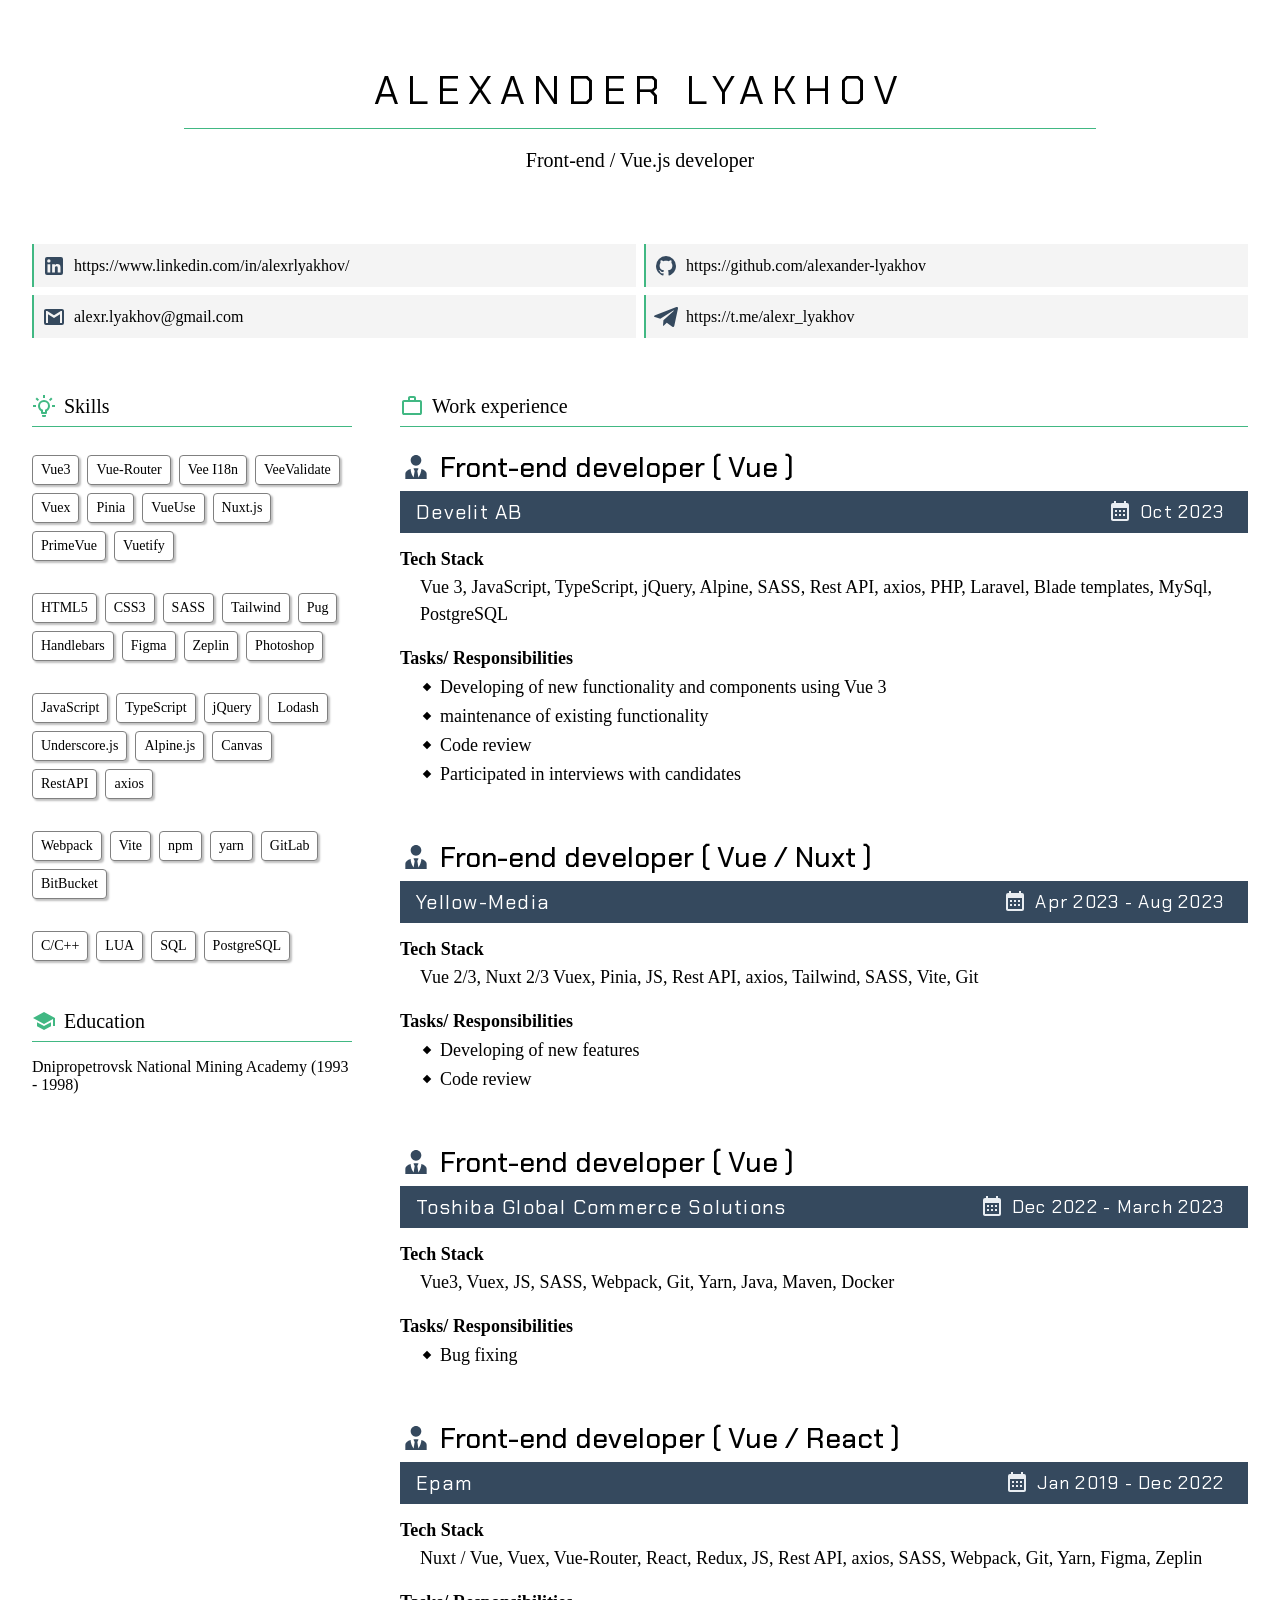
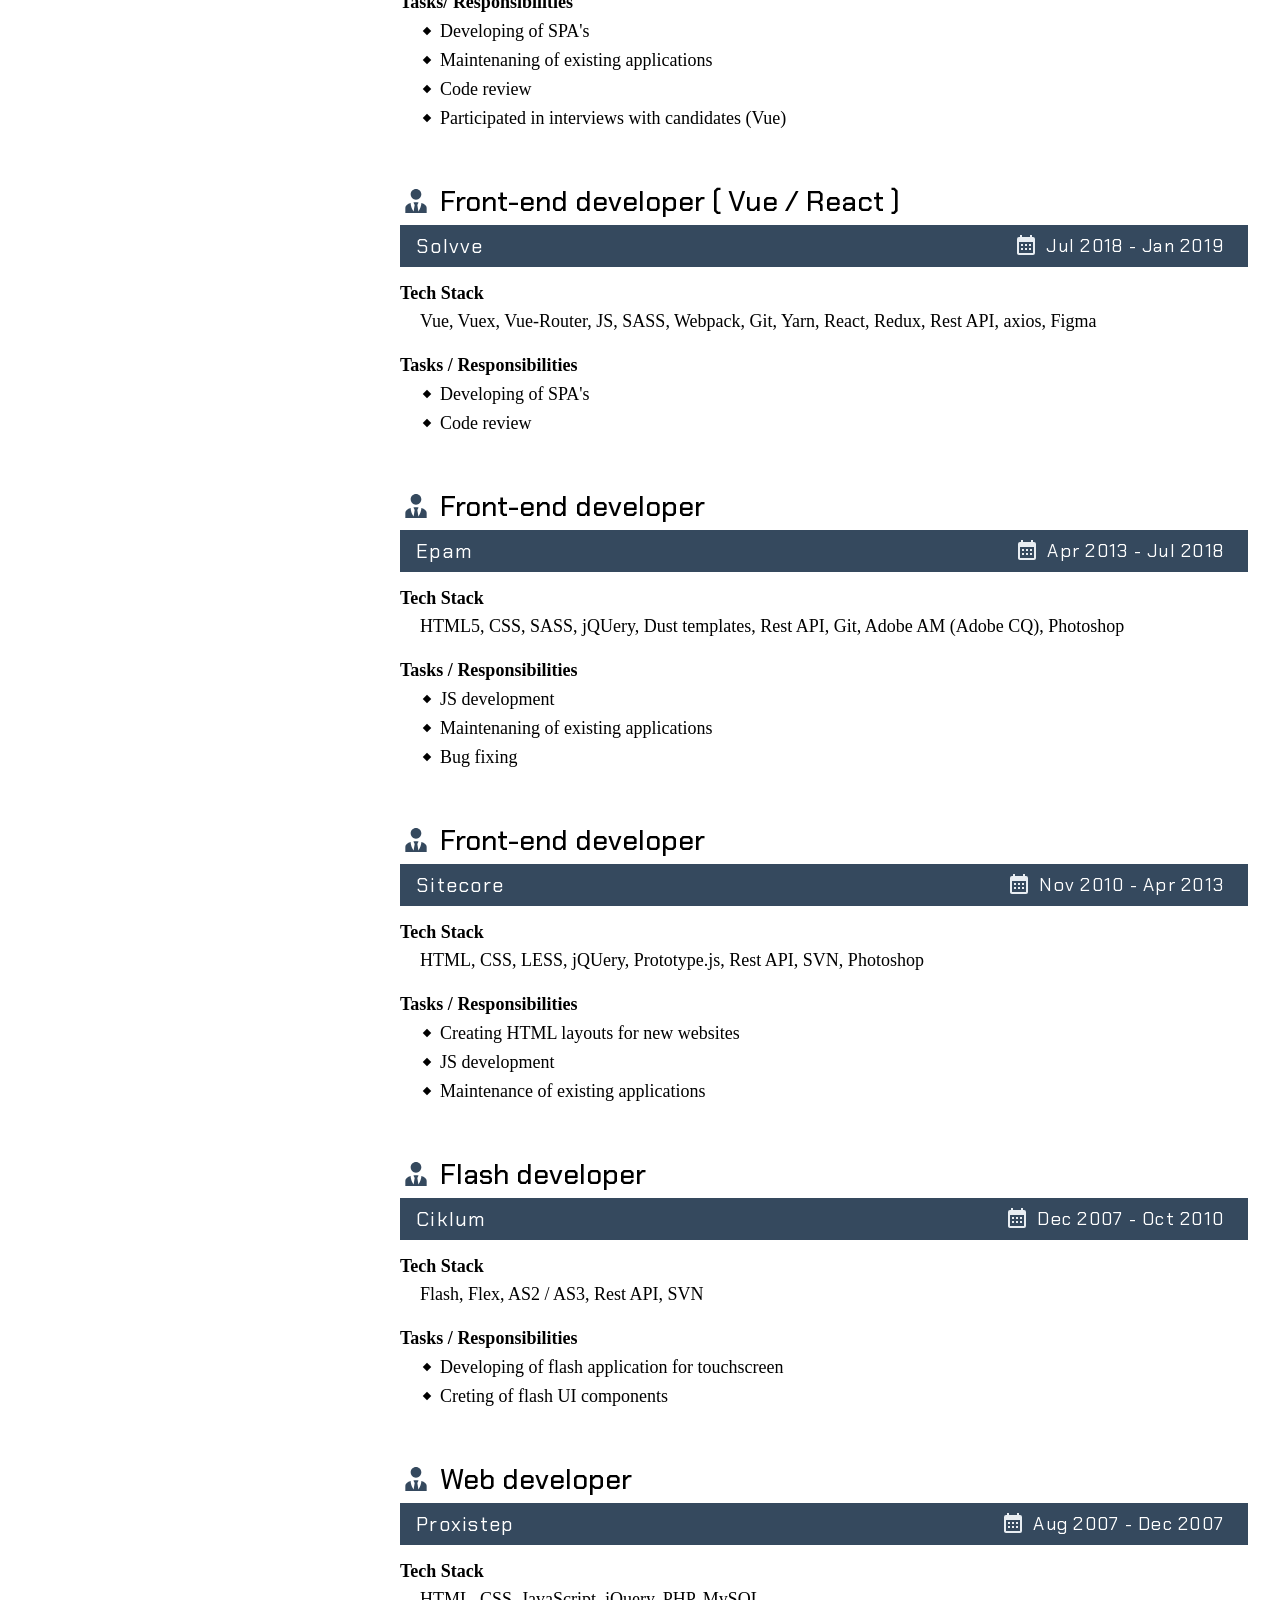
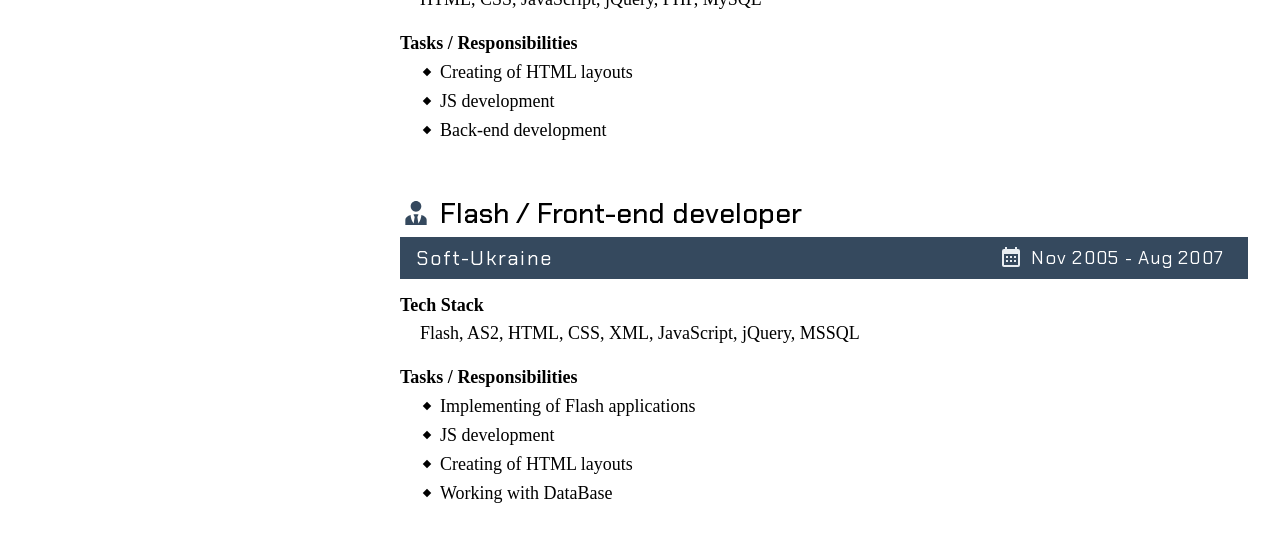
==== commit d8ad1299: "..." ====
--- a/index.html
+++ b/index.html
@@ -69,6 +69,7 @@
           <li>VeeValidate</li>
           <li>Vuex</li>
           <li>Pinia</li>
+          <li>VueUse</li>
           <li>Nuxt.js</li>
           <li>PrimeVue</li>
           <li>Vuetify</li>
@@ -92,6 +93,7 @@
           <li>jQuery</li>
           <li>Lodash</li>
           <li>Underscore.js</li>
+          <li>Alpine.js</li>
           <li>Canvas</li>
           <li>RestAPI</li>
           <li>axios</li>
@@ -151,8 +153,8 @@
         <ul>
           <li>Developing of new functionality and components using Vue 3</li>
           <li>maintenance of existing functionality</li>
-          <li>Bug fixing</li>
           <li>Code review</li>
+            <li>Participated in interviews with candidates</li>
         </ul>
       </div>
 
@@ -177,7 +179,6 @@
         <h3>Tasks/ Responsibilities</h3>
         <ul>
           <li>Developing of new features</li>
-          <li>Bug fixing</li>
           <li>Code review</li>
         </ul>
       </div>
@@ -226,7 +227,6 @@
         <ul>
           <li>Developing of SPA's</li>
           <li>Maintenaning of existing applications</li>
-          <li>Bug fixing</li>
           <li>Code review</li>
           <li>Participated in interviews with candidates (Vue)</li>
         </ul>
@@ -252,7 +252,6 @@
         <h3>Tasks / Responsibilities</h3>
         <ul>
           <li>Developing of SPA's </li>
-          <li>Bug fixing</li>
           <li>Code review</li>
         </ul>
       </div>
